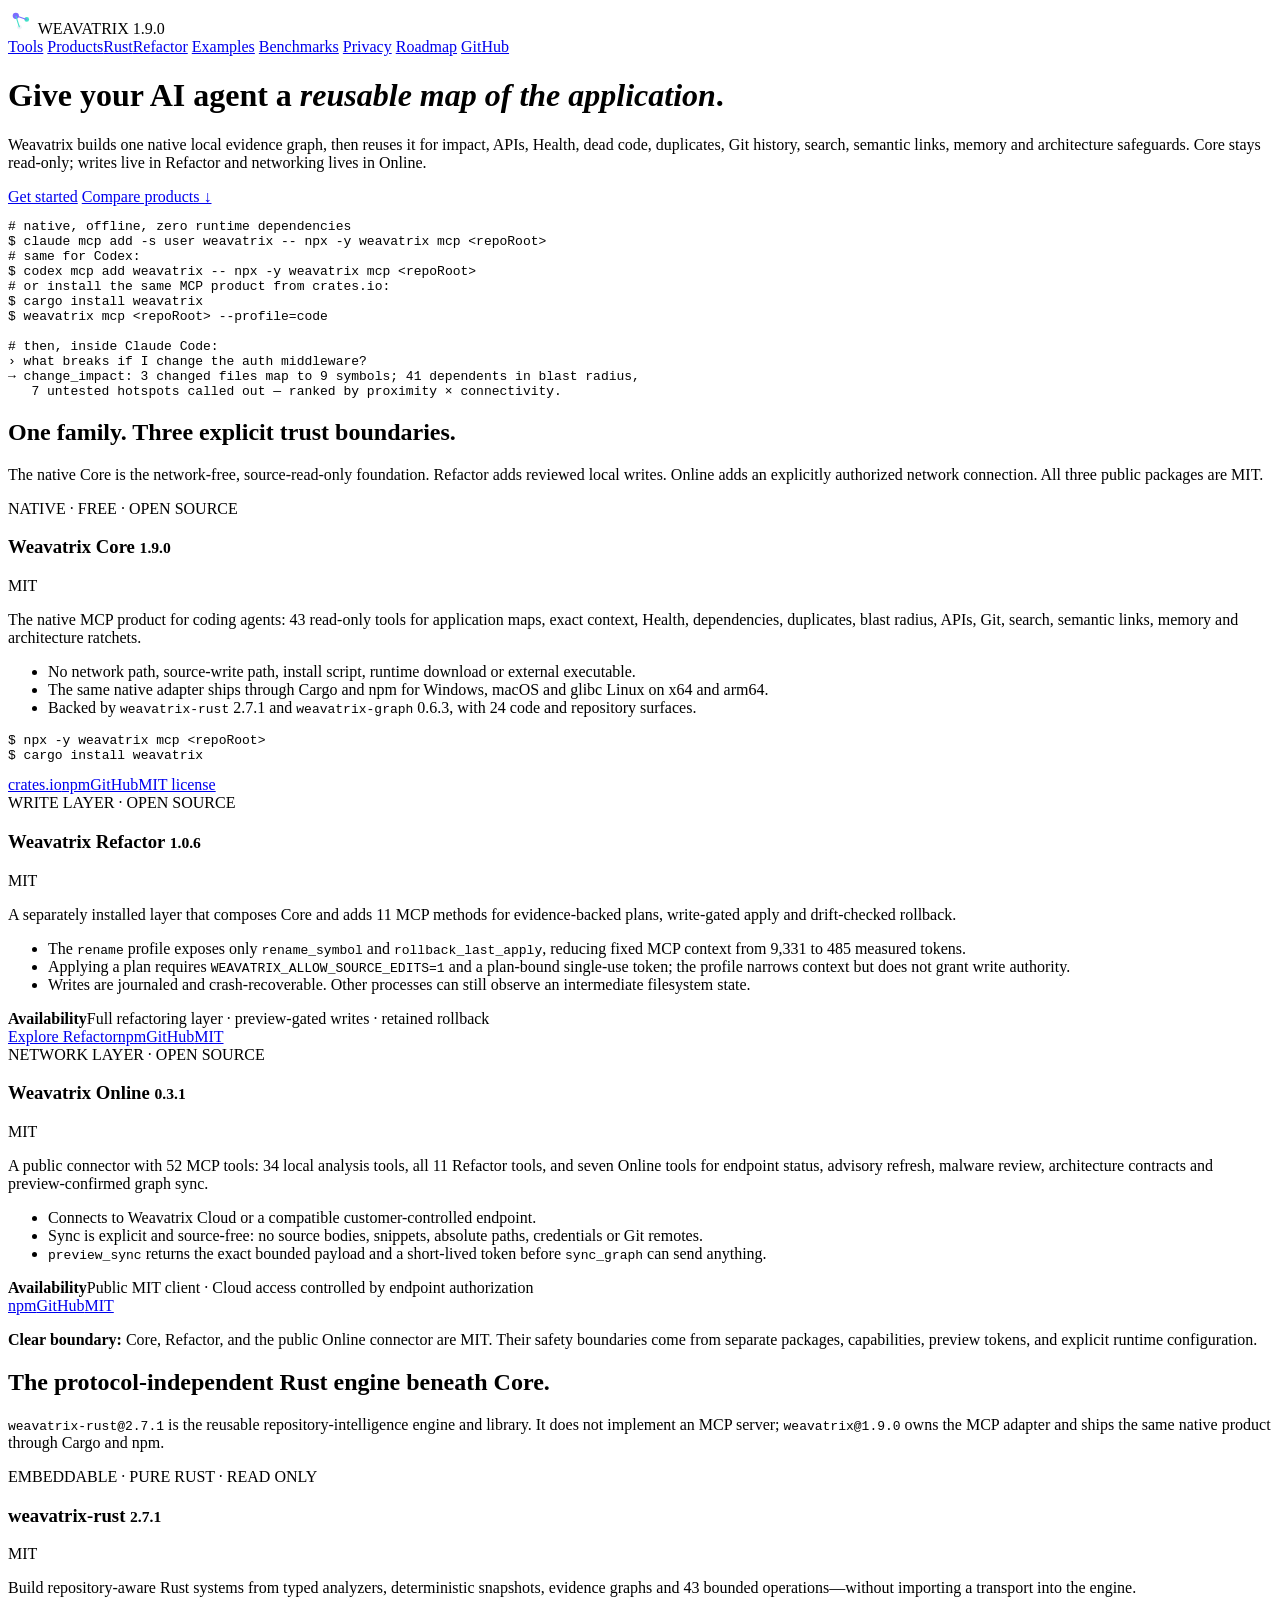
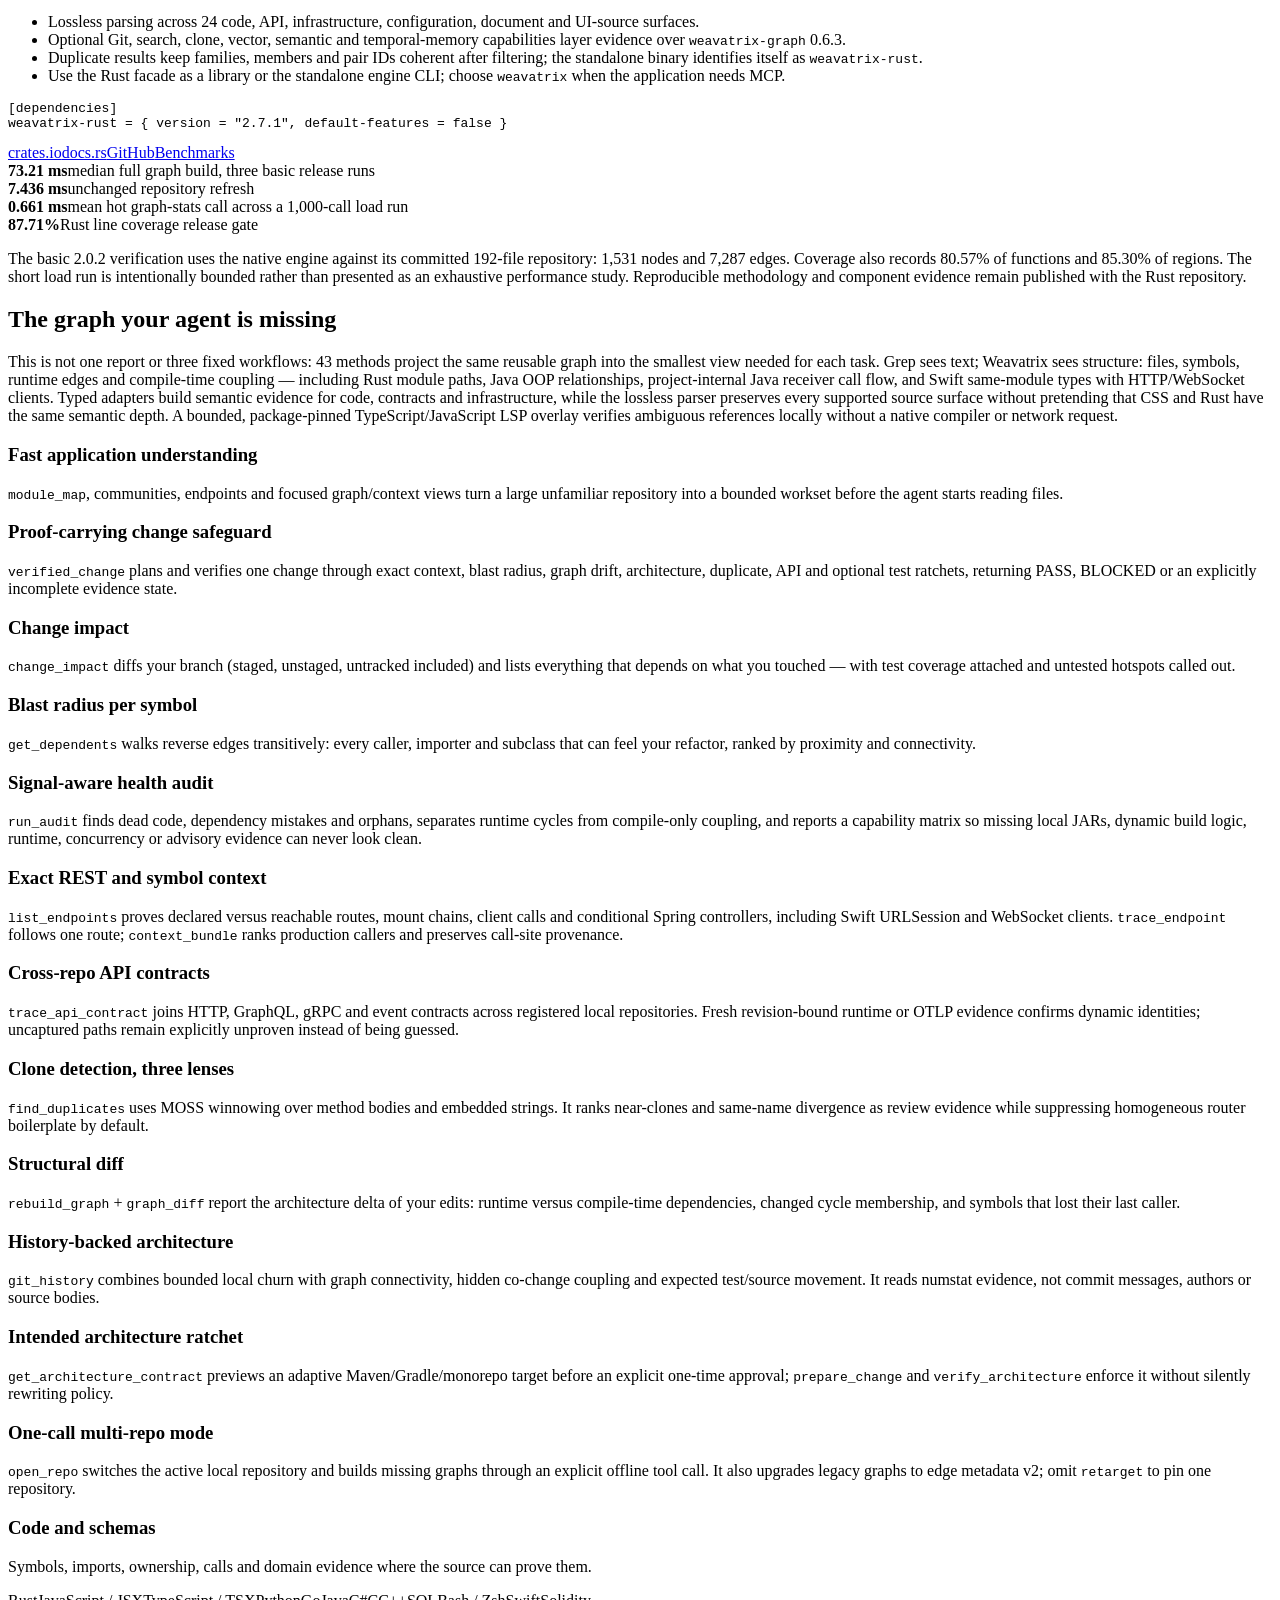
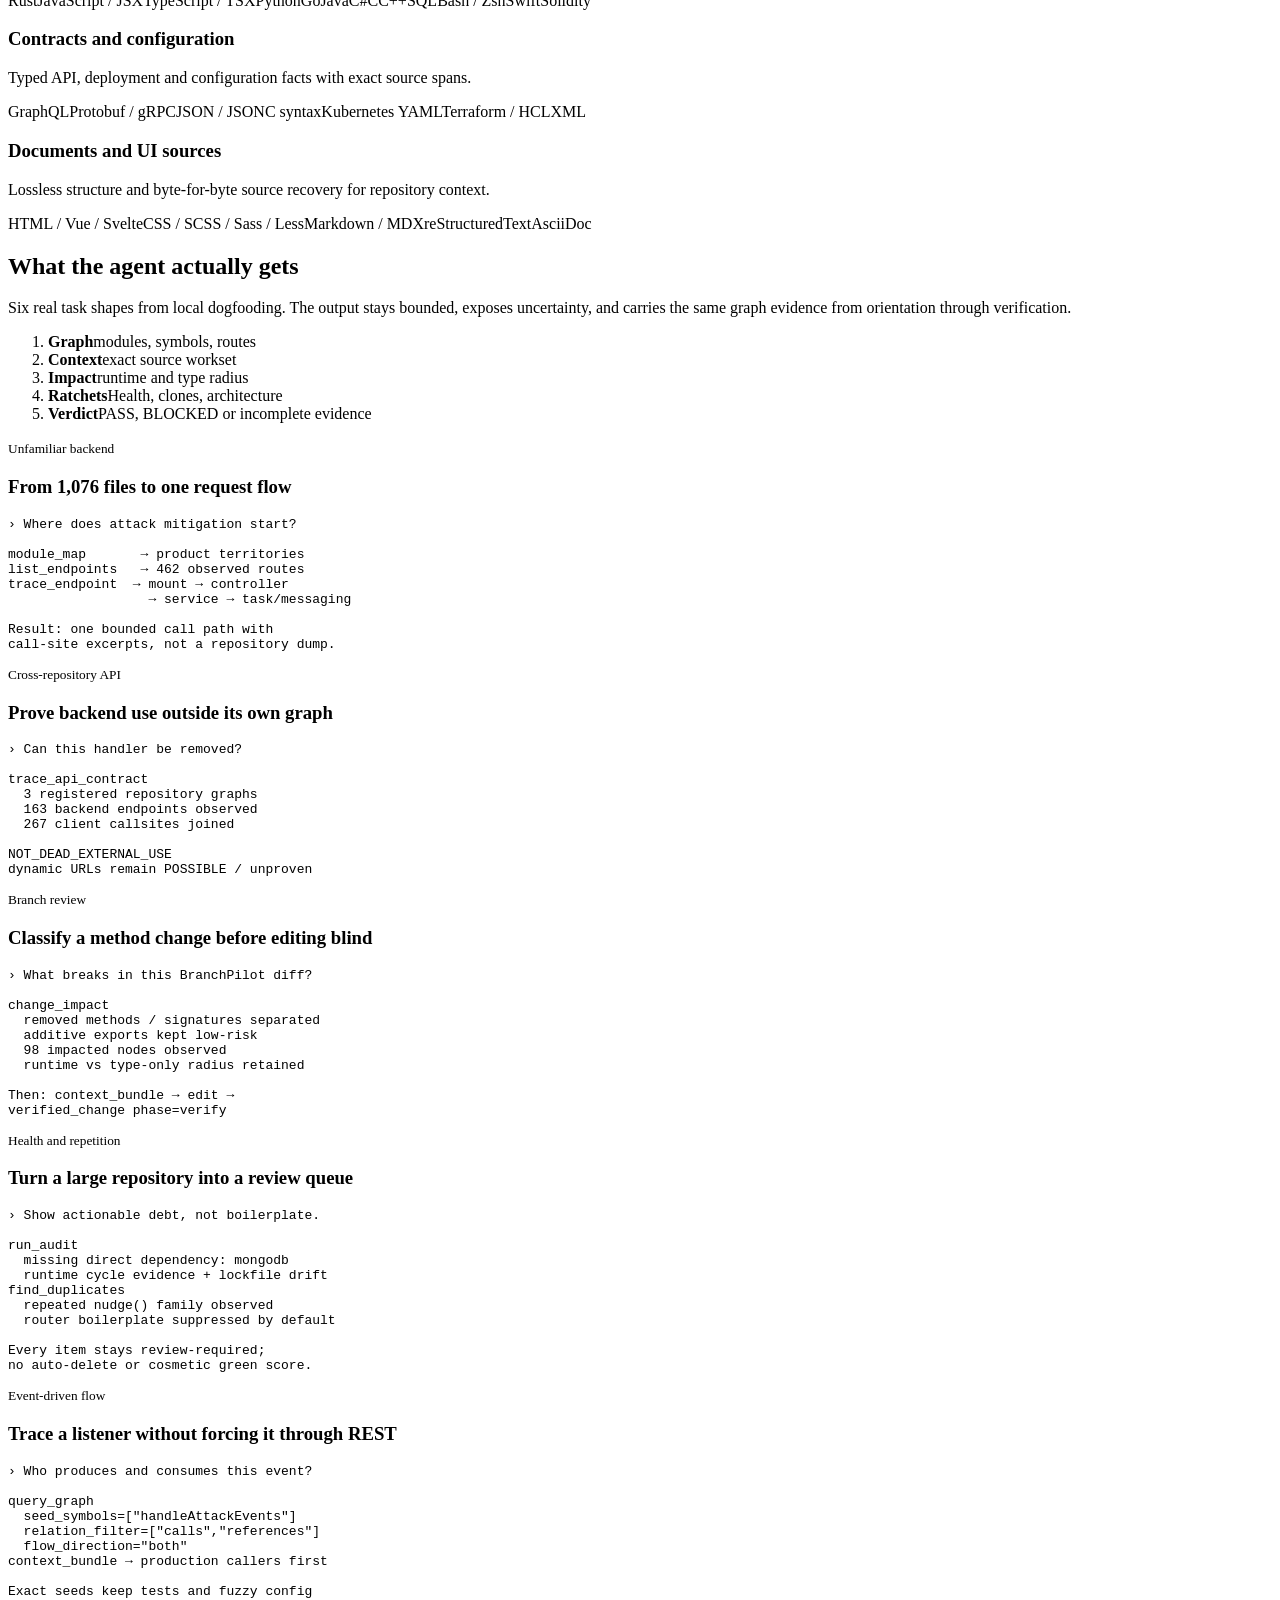
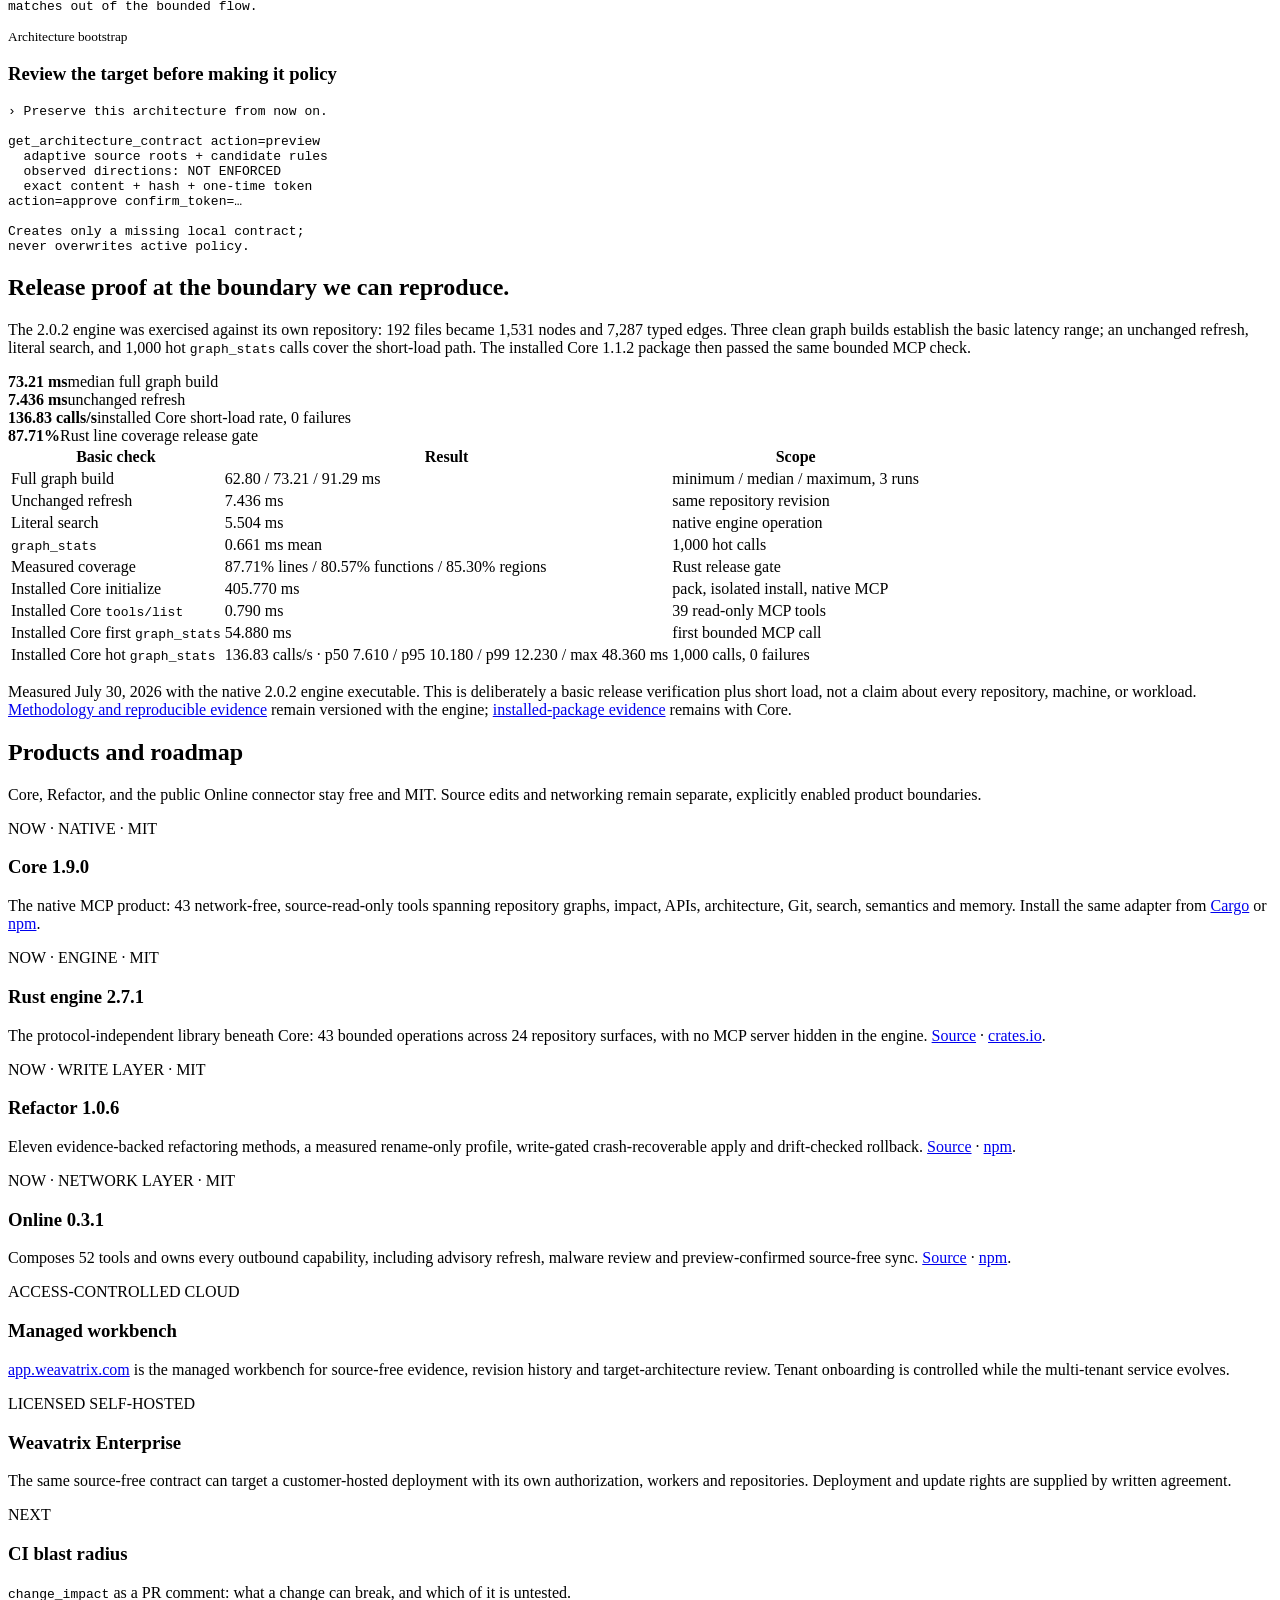
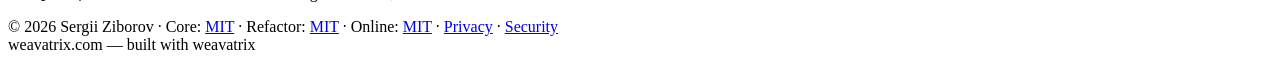
==== site/index.html @ f77d5ce9 "docs: track Core 1.9.0 and Swift client routes The public copy now names the 1.9.0 / 2.7.1 cut and s" ====
﻿<!doctype html>
<html lang="en">
<head>
<meta charset="utf-8">
<meta name="viewport" content="width=device-width, initial-scale=1">
<title>Weavatrix — native repository intelligence for AI coding agents</title>
<meta name="description" content="Weavatrix gives coding agents 43 native, read-only MCP tools backed by a protocol-independent Rust evidence engine across 24 code and configuration surfaces.">
<meta name="keywords" content="MCP server, Model Context Protocol, code graph, blast radius, change impact analysis, AI coding agent, Claude Code, Codex, dependency graph, dead code, clone detection, static analysis, Rust, JavaScript, JSX, TypeScript, TSX, Python, Go, Java, C#, C, C++, SQL, Bash, Zsh, Swift, Solidity, GraphQL, Protobuf, gRPC, JSON, JSONC, Kubernetes YAML, Terraform, HCL, XML, HTML, Vue, Svelte, CSS, SCSS, Sass, Less, Markdown, MDX, reStructuredText, AsciiDoc">
<meta name="robots" content="index, follow">
<link rel="canonical" href="https://weavatrix.com/">
<meta property="og:type" content="website">
<meta property="og:site_name" content="Weavatrix">
<meta property="og:title" content="Weavatrix — give your coding agent the repository map">
<meta property="og:description" content="43 native read-only MCP tools, one reusable evidence graph, 24 code and configuration surfaces, and explicit write and network boundaries.">
<meta property="og:url" content="https://weavatrix.com/">
<meta property="og:image" content="https://weavatrix.com/og-image-v4.png">
<meta property="og:image:width" content="1731">
<meta property="og:image:height" content="909">
<meta name="twitter:card" content="summary_large_image">
<meta name="twitter:title" content="Weavatrix — native repository intelligence for coding agents">
<meta name="twitter:description" content="43 read-only MCP tools backed by one protocol-independent Rust evidence engine across 24 repository surfaces.">
<meta name="twitter:image" content="https://weavatrix.com/og-image-v4.png">
<link rel="icon" type="image/svg+xml" href="/favicon.svg">
<link rel="icon" type="image/png" sizes="32x32" href="/favicon-32.png">
<link rel="apple-touch-icon" href="/apple-touch-icon.png">
<script type="application/ld+json">
{
  "@context": "https://schema.org",
  "@type": "SoftwareApplication",
  "name": "Weavatrix",
  "applicationCategory": "DeveloperApplication",
  "operatingSystem": "Windows, macOS, Linux",
  "description": "Native repository intelligence for coding agents: 43 read-only MCP tools backed by a protocol-independent Rust evidence engine across 24 repository surfaces.",
  "url": "https://weavatrix.com",
  "downloadUrl": "https://www.npmjs.com/package/weavatrix",
  "softwareVersion": "1.9.0",
  "license": "https://opensource.org/licenses/MIT",
  "offers": { "@type": "Offer", "price": "0", "priceCurrency": "USD" },
  "author": { "@type": "Person", "name": "Sergii Ziborov", "url": "https://github.com/sergii-ziborov" },
  "sameAs": [
    "https://github.com/sergii-ziborov/weavatrix", "https://www.npmjs.com/package/weavatrix",
    "https://github.com/sergii-ziborov/weavatrix-rust", "https://crates.io/crates/weavatrix-rust"
  ]
}
</script>
<link rel="stylesheet" href="/styles.css?v=0.3.11-products-1">
</head>
<body>
<div class="wrap">
  <header>
    <div class="mark">
      <svg width="26" height="26" viewBox="0 0 100 100"><circle cx="30" cy="30" r="12" fill="#7c6cff"/><circle cx="72" cy="44" r="9" fill="#40e0c8"/><circle cx="44" cy="74" r="9" fill="#f0f2f8"/><line x1="30" y1="30" x2="72" y2="44" stroke="#7c6cff" stroke-width="4"/><line x1="30" y1="30" x2="44" y2="74" stroke="#40e0c8" stroke-width="4"/></svg>
      WEAVATRIX <span class="badge">1.9.0</span>
    </div>
    <nav>
      <a href="#features">Tools</a>
      <a href="#products">Products</a><a href="#rust">Rust</a><a href="/refactor">Refactor</a>
      <a href="#examples">Examples</a>
      <a href="#benchmarks">Benchmarks</a>
      <a href="/privacy">Privacy</a>
      <a href="#roadmap">Roadmap</a>
      <a href="https://github.com/sergii-ziborov/weavatrix">GitHub</a>
    </nav>
  </header>
  <div class="hero">
    <div id="hero-field" aria-hidden="true"></div>
    <div id="net" class="hero-graph" aria-hidden="true"></div>
    <div class="hero-inner">
      <h1>Give your AI agent a <em>reusable map of the application</em>.</h1>
      <p class="sub">Weavatrix builds one native local evidence graph, then reuses it for impact, APIs, Health, dead code, duplicates, Git history, search, semantic links, memory and architecture safeguards. Core stays read-only; writes live in Refactor and networking lives in Online.</p>
      <a class="cta" href="#install">Get started</a>
      <a class="cta2" href="#products">Compare products ↓</a>
    </div>
    <div class="term" id="install">
      <div class="term-bar"><i></i><i></i><i></i></div>
       <pre><span class="c"># native, offline, zero runtime dependencies</span>
<span class="g">$</span> claude mcp add -s user weavatrix -- npx -y weavatrix mcp <span class="p">&lt;repoRoot&gt;</span>
<span class="c"># same for Codex:</span>
<span class="g">$</span> codex mcp add weavatrix -- npx -y weavatrix mcp <span class="p">&lt;repoRoot&gt;</span>
<span class="c"># or install the same MCP product from crates.io:</span>&#10;<span class="g">$</span> cargo install weavatrix&#10;<span class="g">$</span> weavatrix mcp <span class="p">&lt;repoRoot&gt;</span> --profile=code

<span class="c"># then, inside Claude Code:</span>
<span class="g">›</span> what breaks if I change the auth middleware?
<span class="c">→ change_impact: 3 changed files map to 9 symbols; 41 dependents in blast radius,
   7 untested hotspots called out — ranked by proximity × connectivity.</span></pre>
    </div>
  </div>
  <section id="products">
    <h2>One family. Three explicit trust boundaries.</h2>
    <p class="lead product-lead">The native Core is the network-free, source-read-only foundation. Refactor adds reviewed local writes. Online adds an explicitly authorized network connection. All three public packages are MIT.</p>
    <div class="product-grid">
      <article class="product-card core-product">
        <div class="product-head"><div><span class="product-kicker">NATIVE · FREE · OPEN SOURCE</span><h3>Weavatrix Core <small>1.9.0</small></h3></div><span class="license-chip mit-chip">MIT</span></div>
        <p>The native MCP product for coding agents: 43 read-only tools for application maps, exact context, Health, dependencies, duplicates, blast radius, APIs, Git, search, semantic links, memory and architecture ratchets.</p>
        <ul><li>No network path, source-write path, install script, runtime download or external executable.</li><li>The same native adapter ships through Cargo and npm for Windows, macOS and glibc Linux on x64 and arm64.</li><li>Backed by <code>weavatrix-rust</code> 2.7.1 and <code>weavatrix-graph</code> 0.6.3, with 24 code and repository surfaces.</li></ul>
        <pre><span class="g">$</span> npx -y weavatrix mcp &lt;repoRoot&gt;&#10;<span class="g">$</span> cargo install weavatrix</pre>
        <div class="product-actions"><a href="https://crates.io/crates/weavatrix">crates.io</a><a href="https://www.npmjs.com/package/weavatrix">npm</a><a href="https://github.com/sergii-ziborov/weavatrix">GitHub</a><a href="/license">MIT license</a></div>
      </article>
      <article class="product-card refactor-product">
        <div class="product-head"><div><span class="product-kicker">WRITE LAYER · OPEN SOURCE</span><h3>Weavatrix Refactor <small>1.0.6</small></h3></div><span class="license-chip refactor-chip">MIT</span></div>
        <p>A separately installed layer that composes Core and adds 11 MCP methods for evidence-backed plans, write-gated apply and drift-checked rollback.</p>
        <ul><li>The <code>rename</code> profile exposes only <code>rename_symbol</code> and <code>rollback_last_apply</code>, reducing fixed MCP context from 9,331 to 485 measured tokens.</li><li>Applying a plan requires <code>WEAVATRIX_ALLOW_SOURCE_EDITS=1</code> and a plan-bound single-use token; the profile narrows context but does not grant write authority.</li><li>Writes are journaled and crash-recoverable. Other processes can still observe an intermediate filesystem state.</li></ul>
        <div class="availability"><b>Availability</b><span>Full refactoring layer · preview-gated writes · retained rollback</span></div>
        <div class="product-actions"><a href="/refactor">Explore Refactor</a><a href="https://www.npmjs.com/package/weavatrix-refactor">npm</a><a href="https://github.com/sergii-ziborov/weavatrix-refactor">GitHub</a><a href="https://github.com/sergii-ziborov/weavatrix-refactor/blob/main/LICENSE">MIT</a></div>
      </article>
      <article class="product-card online-product">
        <div class="product-head"><div><span class="product-kicker">NETWORK LAYER · OPEN SOURCE</span><h3>Weavatrix Online <small>0.3.1</small></h3></div><span class="license-chip online-chip">MIT</span></div>
        <p>A public connector with 52 MCP tools: 34 local analysis tools, all 11 Refactor tools, and seven Online tools for endpoint status, advisory refresh, malware review, architecture contracts and preview-confirmed graph sync.</p>
        <ul><li>Connects to Weavatrix Cloud or a compatible customer-controlled endpoint.</li><li>Sync is explicit and source-free: no source bodies, snippets, absolute paths, credentials or Git remotes.</li><li><code>preview_sync</code> returns the exact bounded payload and a short-lived token before <code>sync_graph</code> can send anything.</li></ul>
        <div class="availability"><b>Availability</b><span>Public MIT client · Cloud access controlled by endpoint authorization</span></div>
        <div class="product-actions"><a href="https://www.npmjs.com/package/weavatrix-online">npm</a><a href="https://github.com/sergii-ziborov/weavatrix-online">GitHub</a><a href="https://github.com/sergii-ziborov/weavatrix-online/blob/main/LICENSE.md">MIT</a></div>
      </article>
    </div>
    <p class="license-note"><strong>Clear boundary:</strong> Core, Refactor, and the public Online connector are MIT. Their safety boundaries come from separate packages, capabilities, preview tokens, and explicit runtime configuration.</p>
  </section>
  <section id="rust"><h2>The protocol-independent Rust engine beneath Core.</h2><p class="lead"><code>weavatrix-rust@2.7.1</code> is the reusable repository-intelligence engine and library. It does not implement an MCP server; <code>weavatrix@1.9.0</code> owns the MCP adapter and ships the same native product through Cargo and npm.</p><div class="rust-grid"><article class="product-card rust-product"><div class="product-head"><div><span class="product-kicker">EMBEDDABLE · PURE RUST · READ ONLY</span><h3>weavatrix-rust <small>2.7.1</small></h3></div><span class="license-chip mit-chip">MIT</span></div><p>Build repository-aware Rust systems from typed analyzers, deterministic snapshots, evidence graphs and 43 bounded operations—without importing a transport into the engine.</p><ul><li>Lossless parsing across 24 code, API, infrastructure, configuration, document and UI-source surfaces.</li><li>Optional Git, search, clone, vector, semantic and temporal-memory capabilities layer evidence over <code>weavatrix-graph</code> 0.6.3.</li><li>Duplicate results keep families, members and pair IDs coherent after filtering; the standalone binary identifies itself as <code>weavatrix-rust</code>.</li><li>Use the Rust facade as a library or the standalone engine CLI; choose <code>weavatrix</code> when the application needs MCP.</li></ul><pre>[dependencies]&#10;weavatrix-rust = { version = "2.7.1", default-features = false }</pre><div class="product-actions"><a href="https://crates.io/crates/weavatrix-rust">crates.io</a><a href="https://docs.rs/weavatrix-rust">docs.rs</a><a href="https://github.com/sergii-ziborov/weavatrix-rust">GitHub</a><a href="https://github.com/sergii-ziborov/weavatrix-rust/blob/main/docs/benchmarks.md">Benchmarks</a></div></article><div class="rust-metrics" aria-label="Weavatrix Rust 2.0.2 basic release verification"><div class="metric"><strong>73.21 ms</strong><span>median full graph build, three basic release runs</span></div><div class="metric"><strong>7.436 ms</strong><span>unchanged repository refresh</span></div><div class="metric"><strong>0.661 ms</strong><span>mean hot graph-stats call across a 1,000-call load run</span></div><div class="metric"><strong>87.71%</strong><span>Rust line coverage release gate</span></div></div></div><p class="method-note">The basic 2.0.2 verification uses the native engine against its committed 192-file repository: 1,531 nodes and 7,287 edges. Coverage also records 80.57% of functions and 85.30% of regions. The short load run is intentionally bounded rather than presented as an exhaustive performance study. Reproducible methodology and component evidence remain published with the Rust repository.</p></section>
  <section id="features">
    <h2>The graph your agent is missing</h2>
    <p class="lead">This is not one report or three fixed workflows: 43 methods project the same reusable graph into the smallest view needed for each task. Grep sees text; Weavatrix sees structure: files, symbols, runtime edges and compile-time coupling — including Rust module paths, Java OOP relationships, project-internal Java receiver call flow, and Swift same-module types with HTTP/WebSocket clients. Typed adapters build semantic evidence for code, contracts and infrastructure, while the lossless parser preserves every supported source surface without pretending that CSS and Rust have the same semantic depth. A bounded, package-pinned TypeScript/JavaScript LSP overlay verifies ambiguous references locally without a native compiler or network request.</p>
    <div class="grid">
      <div class="card"><h3><span class="dot"></span>Fast application understanding</h3><p><code>module_map</code>, communities, endpoints and focused graph/context views turn a large unfamiliar repository into a bounded workset before the agent starts reading files.</p></div>
      <div class="card"><h3><span class="dot t"></span>Proof-carrying change safeguard</h3><p><code>verified_change</code> plans and verifies one change through exact context, blast radius, graph drift, architecture, duplicate, API and optional test ratchets, returning PASS, BLOCKED or an explicitly incomplete evidence state.</p></div>
      <div class="card"><h3><span class="dot"></span>Change impact</h3><p><code>change_impact</code> diffs your branch (staged, unstaged, untracked included) and lists everything that depends on what you touched — with test coverage attached and untested hotspots called out.</p></div>
      <div class="card"><h3><span class="dot t"></span>Blast radius per symbol</h3><p><code>get_dependents</code> walks reverse edges transitively: every caller, importer and subclass that can feel your refactor, ranked by proximity and connectivity.</p></div>
      <div class="card"><h3><span class="dot"></span>Signal-aware health audit</h3><p><code>run_audit</code> finds dead code, dependency mistakes and orphans, separates runtime cycles from compile-only coupling, and reports a capability matrix so missing local JARs, dynamic build logic, runtime, concurrency or advisory evidence can never look clean.</p></div>
      <div class="card"><h3><span class="dot t"></span>Exact REST and symbol context</h3><p><code>list_endpoints</code> proves declared versus reachable routes, mount chains, client calls and conditional Spring controllers, including Swift URLSession and WebSocket clients. <code>trace_endpoint</code> follows one route; <code>context_bundle</code> ranks production callers and preserves call-site provenance.</p></div>
      <div class="card"><h3><span class="dot"></span>Cross-repo API contracts</h3><p><code>trace_api_contract</code> joins HTTP, GraphQL, gRPC and event contracts across registered local repositories. Fresh revision-bound runtime or OTLP evidence confirms dynamic identities; uncaptured paths remain explicitly unproven instead of being guessed.</p></div>
      <div class="card"><h3><span class="dot"></span>Clone detection, three lenses</h3><p><code>find_duplicates</code> uses MOSS winnowing over method bodies and embedded strings. It ranks near-clones and same-name divergence as review evidence while suppressing homogeneous router boilerplate by default.</p></div>
      <div class="card"><h3><span class="dot t"></span>Structural diff</h3><p><code>rebuild_graph</code> + <code>graph_diff</code> report the architecture delta of your edits: runtime versus compile-time dependencies, changed cycle membership, and symbols that lost their last caller.</p></div>
      <div class="card"><h3><span class="dot"></span>History-backed architecture</h3><p><code>git_history</code> combines bounded local churn with graph connectivity, hidden co-change coupling and expected test/source movement. It reads numstat evidence, not commit messages, authors or source bodies.</p></div>
      <div class="card"><h3><span class="dot t"></span>Intended architecture ratchet</h3><p><code>get_architecture_contract</code> previews an adaptive Maven/Gradle/monorepo target before an explicit one-time approval; <code>prepare_change</code> and <code>verify_architecture</code> enforce it without silently rewriting policy.</p></div>
      <div class="card"><h3><span class="dot"></span>One-call multi-repo mode</h3><p><code>open_repo</code> switches the active local repository and builds missing graphs through an explicit offline tool call. It also upgrades legacy graphs to edge metadata v2; omit <code>retarget</code> to pin one repository.</p></div>
    </div>
    <div class="language-surfaces" aria-label="24 supported languages and repository surfaces">
      <div class="language-group"><h3>Code and schemas</h3><p>Symbols, imports, ownership, calls and domain evidence where the source can prove them.</p><div class="langs"><span>Rust</span><span>JavaScript / JSX</span><span>TypeScript / TSX</span><span>Python</span><span>Go</span><span>Java</span><span>C#</span><span>C</span><span>C++</span><span>SQL</span><span>Bash / Zsh</span><span>Swift</span><span>Solidity</span></div></div>
      <div class="language-group"><h3>Contracts and configuration</h3><p>Typed API, deployment and configuration facts with exact source spans.</p><div class="langs"><span>GraphQL</span><span>Protobuf / gRPC</span><span>JSON / JSONC syntax</span><span>Kubernetes YAML</span><span>Terraform / HCL</span><span>XML</span></div></div>
      <div class="language-group"><h3>Documents and UI sources</h3><p>Lossless structure and byte-for-byte source recovery for repository context.</p><div class="langs"><span>HTML / Vue / Svelte</span><span>CSS / SCSS / Sass / Less</span><span>Markdown / MDX</span><span>reStructuredText</span><span>AsciiDoc</span></div></div>
    </div>
  </section>
  <section id="examples">
    <h2>What the agent actually gets</h2>
    <p class="lead">Six real task shapes from local dogfooding. The output stays bounded, exposes
      uncertainty, and carries the same graph evidence from orientation through verification.</p>

    <ol class="proof-flow" aria-label="Proof-carrying change pipeline">
      <li><b>Graph</b><span>modules, symbols, routes</span></li>
      <li><b>Context</b><span>exact source workset</span></li>
      <li><b>Impact</b><span>runtime and type radius</span></li>
      <li><b>Ratchets</b><span>Health, clones, architecture</span></li>
      <li><b>Verdict</b><span>PASS, BLOCKED or incomplete evidence</span></li>
    </ol>

    <div class="scenario-grid">
      <article class="scenario">
        <div class="scenario-head"><small>Unfamiliar backend</small><h3>From 1,076 files to one request flow</h3></div>
        <pre><span class="prompt">› Where does attack mitigation start?</span>

module_map       → product territories
list_endpoints   → 462 observed routes
trace_endpoint  → mount → controller
                  → service → task/messaging

<span class="result">Result: one bounded call path with
call-site excerpts, not a repository dump.</span></pre>
      </article>

      <article class="scenario">
        <div class="scenario-head"><small>Cross-repository API</small><h3>Prove backend use outside its own graph</h3></div>
        <pre><span class="prompt">› Can this handler be removed?</span>

trace_api_contract
  3 registered repository graphs
  163 backend endpoints observed
  267 client callsites joined

<span class="result">NOT_DEAD_EXTERNAL_USE</span>
dynamic URLs remain POSSIBLE / unproven</pre>
      </article>

      <article class="scenario">
        <div class="scenario-head"><small>Branch review</small><h3>Classify a method change before editing blind</h3></div>
        <pre><span class="prompt">› What breaks in this BranchPilot diff?</span>

change_impact
  removed methods / signatures separated
  additive exports kept low-risk
  98 impacted nodes observed
  runtime vs type-only radius retained

<span class="result">Then: context_bundle → edit →
verified_change phase=verify</span></pre>
      </article>

      <article class="scenario">
        <div class="scenario-head"><small>Health and repetition</small><h3>Turn a large repository into a review queue</h3></div>
        <pre><span class="prompt">› Show actionable debt, not boilerplate.</span>

run_audit
  missing direct dependency: mongodb
  runtime cycle evidence + lockfile drift
find_duplicates
  repeated nudge() family observed
  router boilerplate suppressed by default

<span class="result">Every item stays review-required;
no auto-delete or cosmetic green score.</span></pre>
      </article>

      <article class="scenario">
        <div class="scenario-head"><small>Event-driven flow</small><h3>Trace a listener without forcing it through REST</h3></div>
        <pre><span class="prompt">› Who produces and consumes this event?</span>

query_graph
  seed_symbols=["handleAttackEvents"]
  relation_filter=["calls","references"]
  flow_direction="both"
context_bundle → production callers first

<span class="result">Exact seeds keep tests and fuzzy config
matches out of the bounded flow.</span></pre>
      </article>

      <article class="scenario">
        <div class="scenario-head"><small>Architecture bootstrap</small><h3>Review the target before making it policy</h3></div>
        <pre><span class="prompt">› Preserve this architecture from now on.</span>

get_architecture_contract action=preview
  adaptive source roots + candidate rules
  observed directions: NOT ENFORCED
  exact content + hash + one-time token
action=approve confirm_token=…

<span class="result">Creates only a missing local contract;
never overwrites active policy.</span></pre>
      </article>
    </div>
  </section>

  <section id="benchmarks">
    <h2>Release proof at the boundary we can reproduce.</h2>
    <p class="lead">The 2.0.2 engine was exercised against its own repository:
      192 files became 1,531 nodes and 7,287 typed edges. Three clean graph
      builds establish the basic latency range; an unchanged refresh, literal
      search, and 1,000 hot <code>graph_stats</code> calls cover the short-load path.
      The installed Core 1.1.2 package then passed the same bounded MCP check.</p>

    <div class="bench-summary">
      <div class="metric"><strong>73.21 ms</strong><span>median full graph build</span></div>
      <div class="metric"><strong>7.436 ms</strong><span>unchanged refresh</span></div>
      <div class="metric"><strong>136.83 calls/s</strong><span>installed Core short-load rate, 0 failures</span></div>
      <div class="metric"><strong>87.71%</strong><span>Rust line coverage release gate</span></div>
    </div>

    <div class="bench-table-wrap">
      <table class="bench-table">
        <thead><tr><th>Basic check</th><th>Result</th><th>Scope</th></tr></thead>
        <tbody>
          <tr><td>Full graph build</td><td><span class="pass">62.80 / 73.21 / 91.29 ms</span></td><td>minimum / median / maximum, 3 runs</td></tr>
          <tr><td>Unchanged refresh</td><td><span class="pass">7.436 ms</span></td><td>same repository revision</td></tr>
          <tr><td>Literal search</td><td><span class="pass">5.504 ms</span></td><td>native engine operation</td></tr>
          <tr><td><code>graph_stats</code></td><td><span class="pass">0.661 ms mean</span></td><td>1,000 hot calls</td></tr>
          <tr><td>Measured coverage</td><td><span class="pass">87.71% lines / 80.57% functions / 85.30% regions</span></td><td>Rust release gate</td></tr>
          <tr><td>Installed Core initialize</td><td><span class="pass">405.770 ms</span></td><td>pack, isolated install, native MCP</td></tr>
          <tr><td>Installed Core <code>tools/list</code></td><td><span class="pass">0.790 ms</span></td><td>39 read-only MCP tools</td></tr>
          <tr><td>Installed Core first <code>graph_stats</code></td><td><span class="pass">54.880 ms</span></td><td>first bounded MCP call</td></tr>
          <tr><td>Installed Core hot <code>graph_stats</code></td><td><span class="pass">136.83 calls/s · p50 7.610 / p95 10.180 / p99 12.230 / max 48.360 ms</span></td><td>1,000 calls, 0 failures</td></tr>
        </tbody>
      </table>
    </div>
    <p class="method-note">Measured July 30, 2026 with the native 2.0.2 engine
      executable. This is deliberately a basic release verification plus short
      load, not a claim about every repository, machine, or workload.
      <a href="https://github.com/sergii-ziborov/weavatrix-rust/blob/main/docs/benchmarks.md">Methodology and reproducible evidence</a>
      remain versioned with the engine; <a href="https://github.com/sergii-ziborov/weavatrix/blob/main/docs/benchmarks.md">installed-package evidence</a> remains with Core.</p>
  </section>

  <section id="roadmap">
    <h2>Products and roadmap</h2>
    <p class="lead">Core, Refactor, and the public Online connector stay free and MIT. Source edits and networking remain separate, explicitly enabled product boundaries.</p>
    <div class="road">
      <div class="step now"><span class="tag">NOW · NATIVE · MIT</span><h3>Core 1.9.0</h3><p>The native MCP product: 43 network-free, source-read-only tools spanning repository graphs, impact, APIs, architecture, Git, search, semantics and memory. Install the same adapter from <a href="https://crates.io/crates/weavatrix">Cargo</a> or <a href="https://www.npmjs.com/package/weavatrix">npm</a>.</p></div>
      <div class="step now"><span class="tag">NOW · ENGINE · MIT</span><h3>Rust engine 2.7.1</h3><p>The protocol-independent library beneath Core: 43 bounded operations across 24 repository surfaces, with no MCP server hidden in the engine. <a href="https://github.com/sergii-ziborov/weavatrix-rust">Source</a> · <a href="https://crates.io/crates/weavatrix-rust">crates.io</a>.</p></div>
      <div class="step now"><span class="tag">NOW · WRITE LAYER · MIT</span><h3>Refactor 1.0.6</h3><p>Eleven evidence-backed refactoring methods, a measured rename-only profile, write-gated crash-recoverable apply and drift-checked rollback. <a href="https://github.com/sergii-ziborov/weavatrix-refactor">Source</a> · <a href="https://www.npmjs.com/package/weavatrix-refactor">npm</a>.</p></div>
      <div class="step now"><span class="tag">NOW · NETWORK LAYER · MIT</span><h3>Online 0.3.1</h3><p>Composes 52 tools and owns every outbound capability, including advisory refresh, malware review and preview-confirmed source-free sync. <a href="https://github.com/sergii-ziborov/weavatrix-online">Source</a> · <a href="https://www.npmjs.com/package/weavatrix-online">npm</a>.</p></div>
      <div class="step next"><span class="tag">ACCESS-CONTROLLED CLOUD</span><h3>Managed workbench</h3><p><a href="https://app.weavatrix.com">app.weavatrix.com</a> is the managed workbench for source-free evidence, revision history and target-architecture review. Tenant onboarding is controlled while the multi-tenant service evolves.</p></div>
      <div class="step next"><span class="tag">LICENSED SELF-HOSTED</span><h3>Weavatrix Enterprise</h3><p>The same source-free contract can target a customer-hosted deployment with its own authorization, workers and repositories. Deployment and update rights are supplied by written agreement.</p></div>
      <div class="step later"><span class="tag">NEXT</span><h3>CI blast radius</h3><p><code>change_impact</code> as a PR comment: what a change can break, and which of it is untested.</p></div>
    </div>
  </section>

  <footer>
    <div>© 2026 Sergii Ziborov · Core: <a href="/license">MIT</a> · Refactor: <a href="https://github.com/sergii-ziborov/weavatrix-refactor/blob/main/LICENSE">MIT</a> · Online: <a href="https://github.com/sergii-ziborov/weavatrix-online/blob/main/LICENSE.md">MIT</a> · <a href="/privacy">Privacy</a> · <a href="/security">Security</a></div>
    <div>weavatrix.com — built with weavatrix</div>
  </footer>
</div>

<script src="/hero-field.js?v=0.3.9-hero-field-1"></script>
<script src="/graph-animation.js?v=0.3.9-hero-graph-6"></script>
</body>
</html>
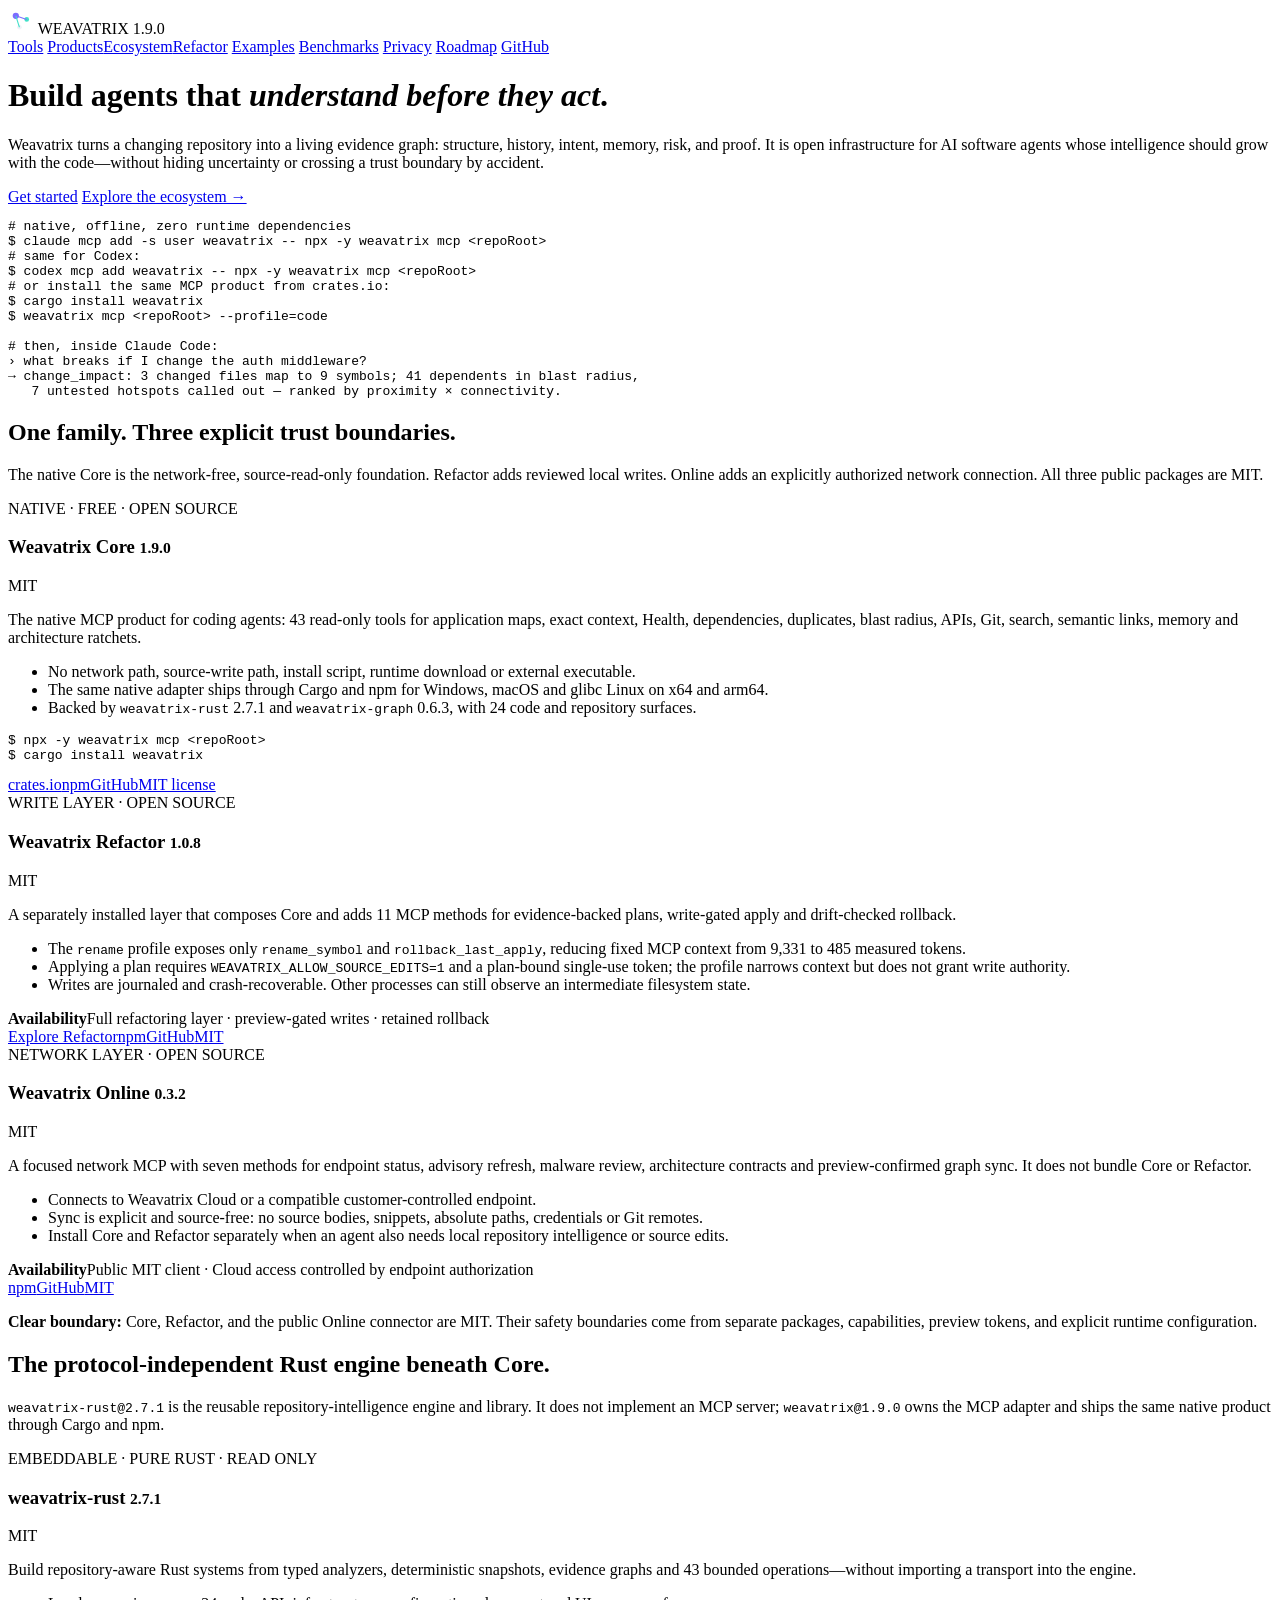
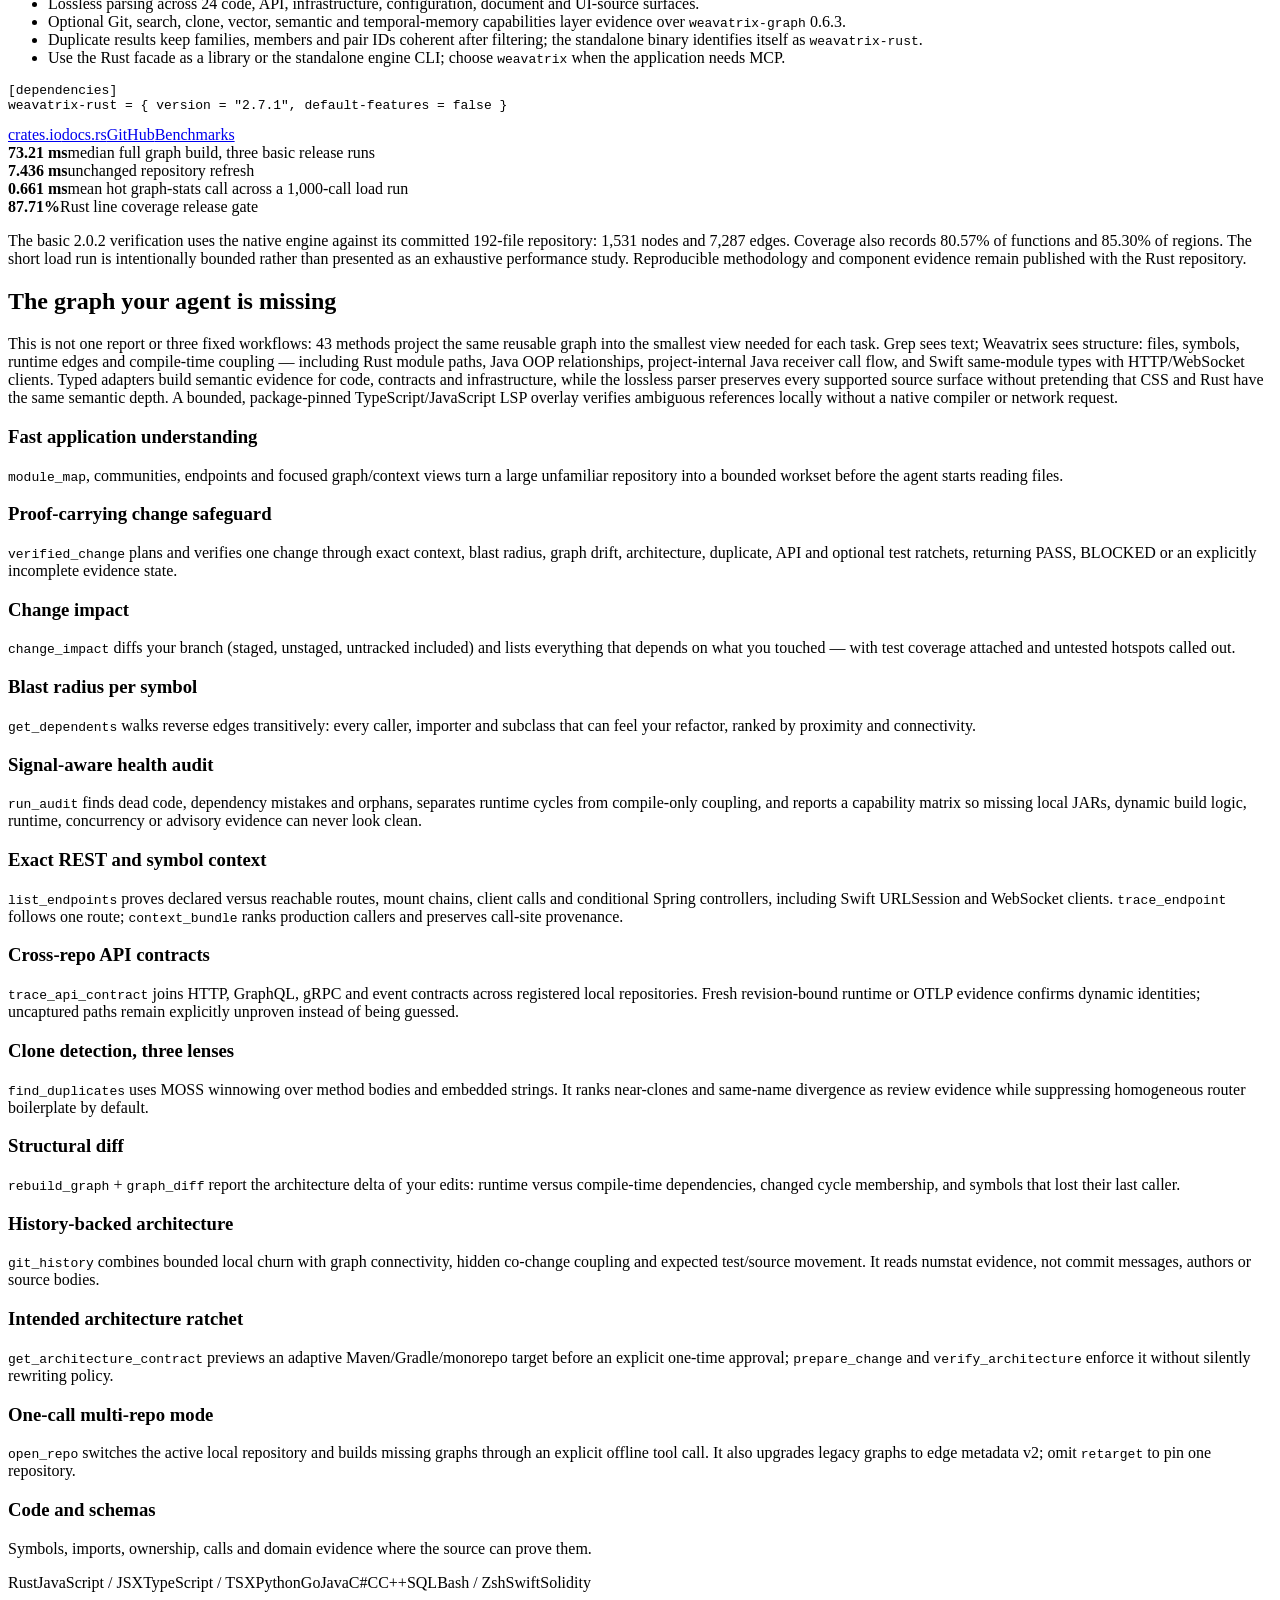
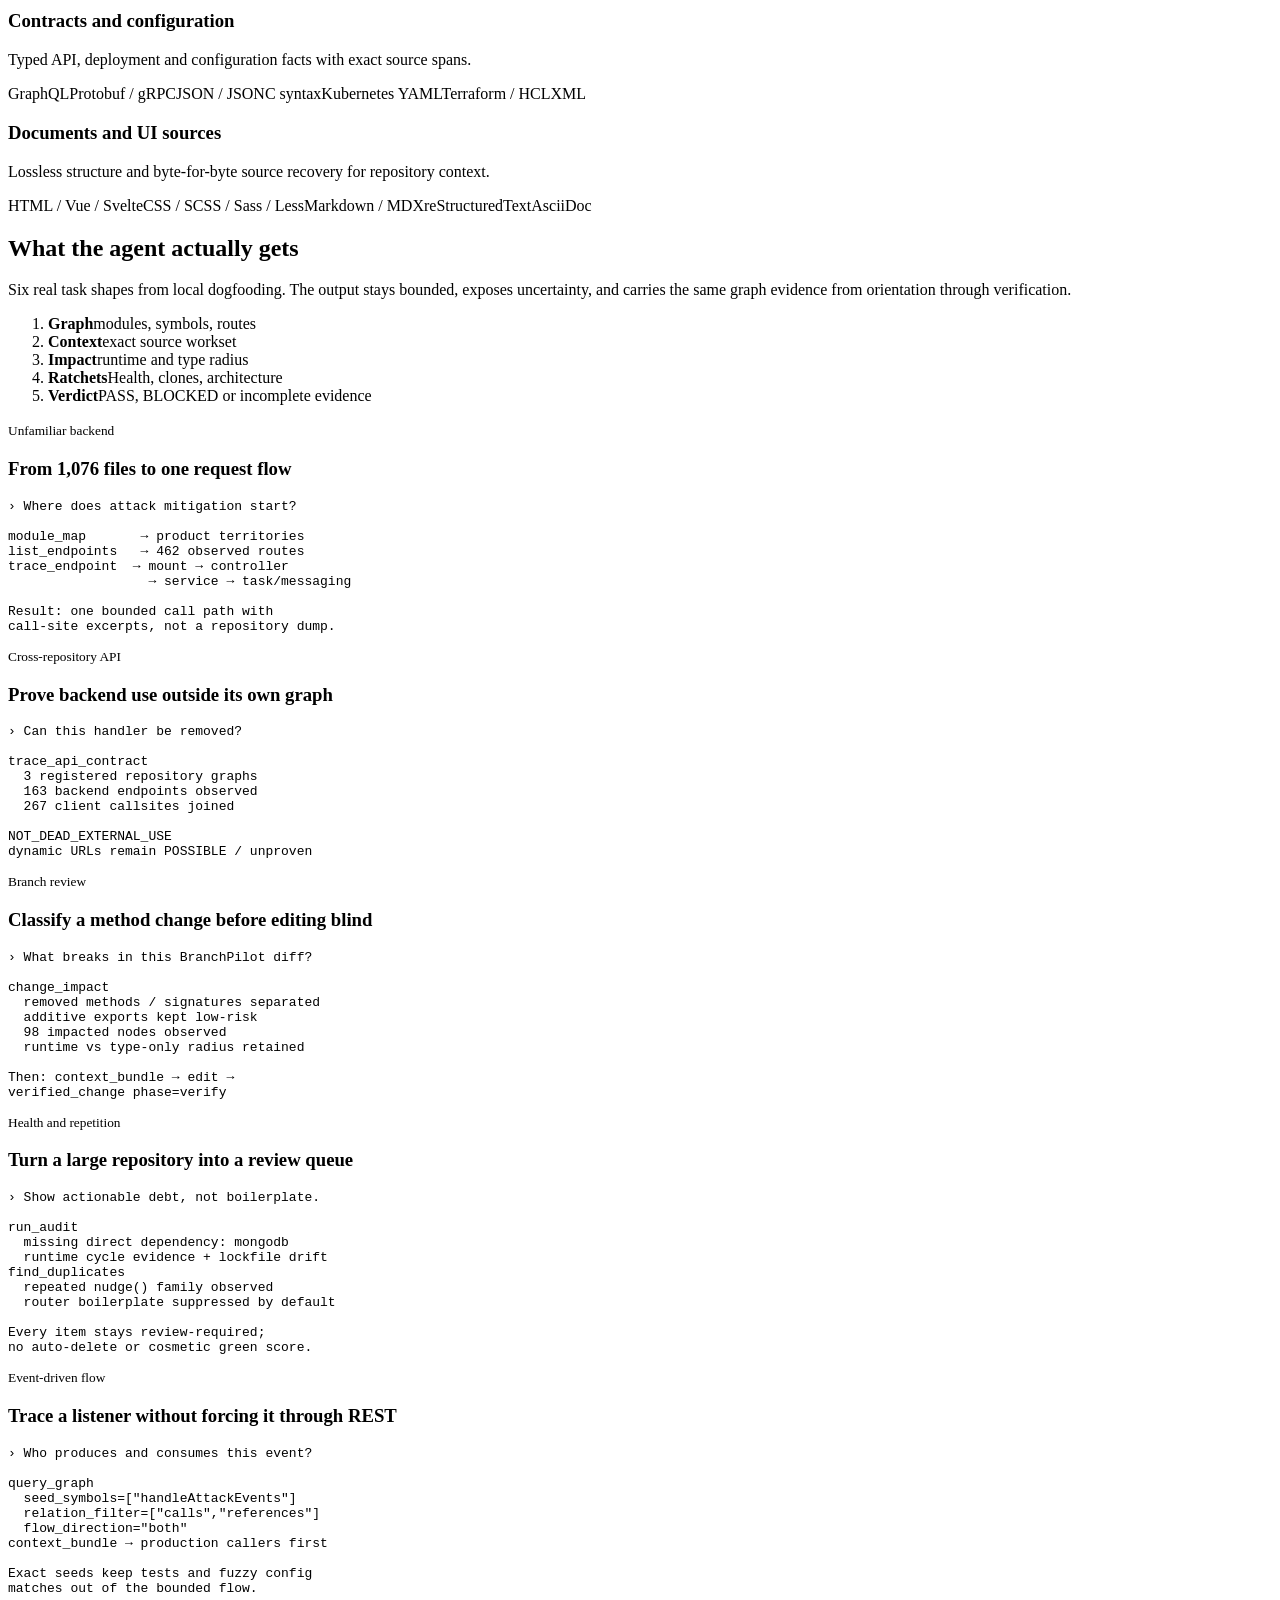
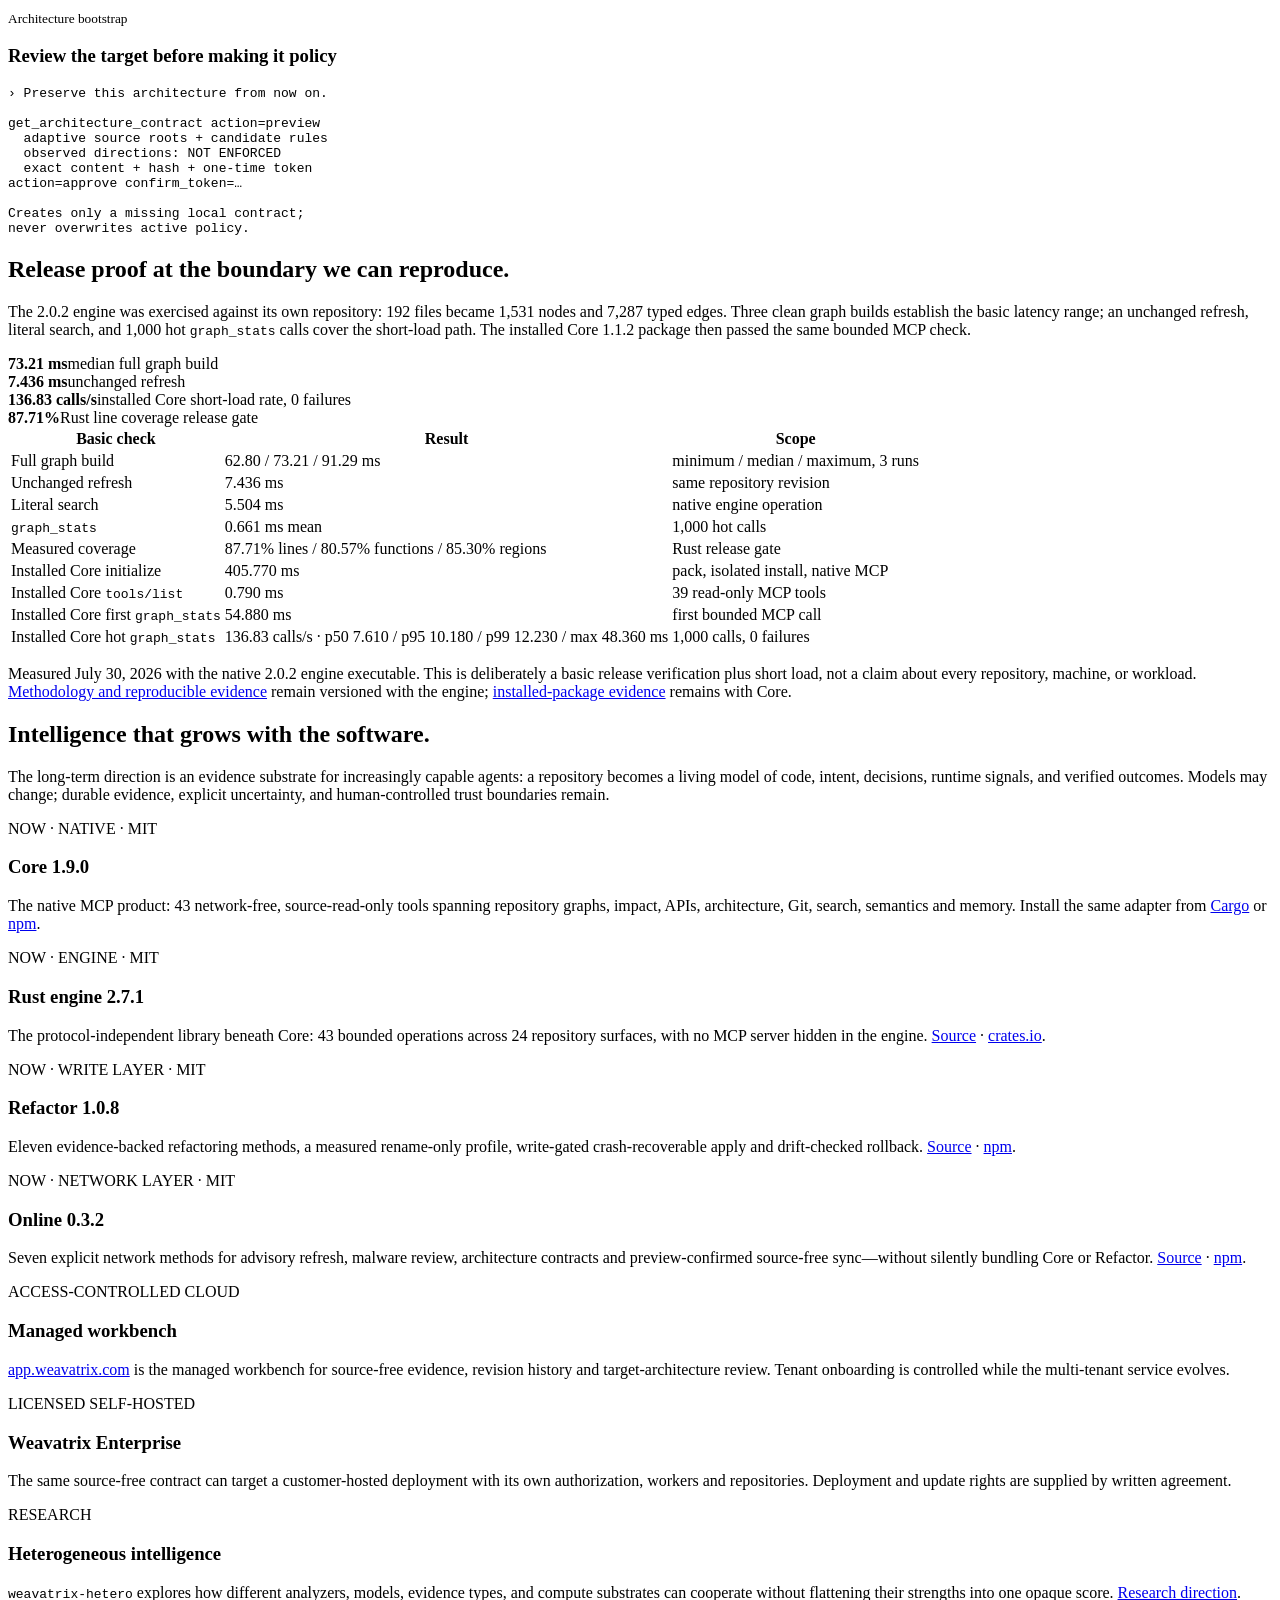
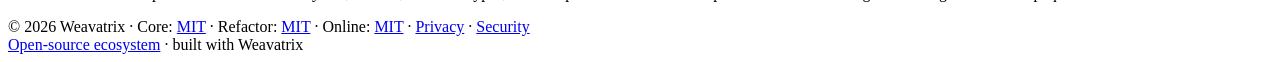
==== commit 0a3d20a0: "feat: map the Weavatrix agent ecosystem" ====
--- a/site/index.html
+++ b/site/index.html
@@ -3,22 +3,22 @@
 <head>
 <meta charset="utf-8">
 <meta name="viewport" content="width=device-width, initial-scale=1">
-<title>Weavatrix — native repository intelligence for AI coding agents</title>
-<meta name="description" content="Weavatrix gives coding agents 43 native, read-only MCP tools backed by a protocol-independent Rust evidence engine across 24 code and configuration surfaces.">
+<title>Weavatrix — evidence infrastructure for AI software agents</title>
+<meta name="description" content="Weavatrix turns repositories into evidence graphs, durable memory, and safe action surfaces for the next generation of AI software agents.">
 <meta name="keywords" content="MCP server, Model Context Protocol, code graph, blast radius, change impact analysis, AI coding agent, Claude Code, Codex, dependency graph, dead code, clone detection, static analysis, Rust, JavaScript, JSX, TypeScript, TSX, Python, Go, Java, C#, C, C++, SQL, Bash, Zsh, Swift, Solidity, GraphQL, Protobuf, gRPC, JSON, JSONC, Kubernetes YAML, Terraform, HCL, XML, HTML, Vue, Svelte, CSS, SCSS, Sass, Less, Markdown, MDX, reStructuredText, AsciiDoc">
 <meta name="robots" content="index, follow">
 <link rel="canonical" href="https://weavatrix.com/">
 <meta property="og:type" content="website">
 <meta property="og:site_name" content="Weavatrix">
-<meta property="og:title" content="Weavatrix — give your coding agent the repository map">
-<meta property="og:description" content="43 native read-only MCP tools, one reusable evidence graph, 24 code and configuration surfaces, and explicit write and network boundaries.">
+<meta property="og:title" content="Weavatrix — intelligence that grows with the code">
+<meta property="og:description" content="Open infrastructure for AI agents: evidence graphs, repository memory, bounded intelligence, safe refactoring, and explicit trust boundaries.">
 <meta property="og:url" content="https://weavatrix.com/">
 <meta property="og:image" content="https://weavatrix.com/og-image-v4.png">
 <meta property="og:image:width" content="1731">
 <meta property="og:image:height" content="909">
 <meta name="twitter:card" content="summary_large_image">
-<meta name="twitter:title" content="Weavatrix — native repository intelligence for coding agents">
-<meta name="twitter:description" content="43 read-only MCP tools backed by one protocol-independent Rust evidence engine across 24 repository surfaces.">
+<meta name="twitter:title" content="Weavatrix — evidence infrastructure for AI agents">
+<meta name="twitter:description" content="Repository graphs, memory, search, proof, and safe action surfaces for agents that need to understand before they change.">
 <meta name="twitter:image" content="https://weavatrix.com/og-image-v4.png">
 <link rel="icon" type="image/svg+xml" href="/favicon.svg">
 <link rel="icon" type="image/png" sizes="32x32" href="/favicon-32.png">
@@ -30,20 +30,20 @@
   "name": "Weavatrix",
   "applicationCategory": "DeveloperApplication",
   "operatingSystem": "Windows, macOS, Linux",
-  "description": "Native repository intelligence for coding agents: 43 read-only MCP tools backed by a protocol-independent Rust evidence engine across 24 repository surfaces.",
+  "description": "Open evidence infrastructure for AI software agents: repository graphs, memory, bounded intelligence, and safe action surfaces.",
   "url": "https://weavatrix.com",
   "downloadUrl": "https://www.npmjs.com/package/weavatrix",
   "softwareVersion": "1.9.0",
   "license": "https://opensource.org/licenses/MIT",
   "offers": { "@type": "Offer", "price": "0", "priceCurrency": "USD" },
-  "author": { "@type": "Person", "name": "Sergii Ziborov", "url": "https://github.com/sergii-ziborov" },
+  "author": { "@type": "Organization", "name": "Weavatrix", "url": "https://github.com/Weavatrix" },
   "sameAs": [
-    "https://github.com/sergii-ziborov/weavatrix", "https://www.npmjs.com/package/weavatrix",
-    "https://github.com/sergii-ziborov/weavatrix-rust", "https://crates.io/crates/weavatrix-rust"
+    "https://github.com/Weavatrix/weavatrix", "https://www.npmjs.com/package/weavatrix",
+    "https://github.com/Weavatrix/weavatrix-rust", "https://crates.io/crates/weavatrix-rust"
   ]
 }
 </script>
-<link rel="stylesheet" href="/styles.css?v=0.3.11-products-1">
+<link rel="stylesheet" href="/styles.css?v=0.4.0-ecosystem-1">
 </head>
 <body>
 <div class="wrap">
@@ -54,22 +54,22 @@
     </div>
     <nav>
       <a href="#features">Tools</a>
-      <a href="#products">Products</a><a href="#rust">Rust</a><a href="/refactor">Refactor</a>
+      <a href="#products">Products</a><a href="/ecosystem">Ecosystem</a><a href="/refactor">Refactor</a>
       <a href="#examples">Examples</a>
       <a href="#benchmarks">Benchmarks</a>
       <a href="/privacy">Privacy</a>
       <a href="#roadmap">Roadmap</a>
-      <a href="https://github.com/sergii-ziborov/weavatrix">GitHub</a>
+      <a href="https://github.com/Weavatrix">GitHub</a>
     </nav>
   </header>
   <div class="hero">
     <div id="hero-field" aria-hidden="true"></div>
     <div id="net" class="hero-graph" aria-hidden="true"></div>
     <div class="hero-inner">
-      <h1>Give your AI agent a <em>reusable map of the application</em>.</h1>
-      <p class="sub">Weavatrix builds one native local evidence graph, then reuses it for impact, APIs, Health, dead code, duplicates, Git history, search, semantic links, memory and architecture safeguards. Core stays read-only; writes live in Refactor and networking lives in Online.</p>
+      <h1>Build agents that <em>understand before they act</em>.</h1>
+      <p class="sub">Weavatrix turns a changing repository into a living evidence graph: structure, history, intent, memory, risk, and proof. It is open infrastructure for AI software agents whose intelligence should grow with the code—without hiding uncertainty or crossing a trust boundary by accident.</p>
       <a class="cta" href="#install">Get started</a>
-      <a class="cta2" href="#products">Compare products ↓</a>
+      <a class="cta2" href="/ecosystem">Explore the ecosystem →</a>
     </div>
     <div class="term" id="install">
       <div class="term-bar"><i></i><i></i><i></i></div>
@@ -94,26 +94,26 @@
         <p>The native MCP product for coding agents: 43 read-only tools for application maps, exact context, Health, dependencies, duplicates, blast radius, APIs, Git, search, semantic links, memory and architecture ratchets.</p>
         <ul><li>No network path, source-write path, install script, runtime download or external executable.</li><li>The same native adapter ships through Cargo and npm for Windows, macOS and glibc Linux on x64 and arm64.</li><li>Backed by <code>weavatrix-rust</code> 2.7.1 and <code>weavatrix-graph</code> 0.6.3, with 24 code and repository surfaces.</li></ul>
         <pre><span class="g">$</span> npx -y weavatrix mcp &lt;repoRoot&gt;&#10;<span class="g">$</span> cargo install weavatrix</pre>
-        <div class="product-actions"><a href="https://crates.io/crates/weavatrix">crates.io</a><a href="https://www.npmjs.com/package/weavatrix">npm</a><a href="https://github.com/sergii-ziborov/weavatrix">GitHub</a><a href="/license">MIT license</a></div>
+        <div class="product-actions"><a href="https://crates.io/crates/weavatrix">crates.io</a><a href="https://www.npmjs.com/package/weavatrix">npm</a><a href="https://github.com/Weavatrix/weavatrix">GitHub</a><a href="/license">MIT license</a></div>
       </article>
       <article class="product-card refactor-product">
-        <div class="product-head"><div><span class="product-kicker">WRITE LAYER · OPEN SOURCE</span><h3>Weavatrix Refactor <small>1.0.6</small></h3></div><span class="license-chip refactor-chip">MIT</span></div>
+        <div class="product-head"><div><span class="product-kicker">WRITE LAYER · OPEN SOURCE</span><h3>Weavatrix Refactor <small>1.0.8</small></h3></div><span class="license-chip refactor-chip">MIT</span></div>
         <p>A separately installed layer that composes Core and adds 11 MCP methods for evidence-backed plans, write-gated apply and drift-checked rollback.</p>
         <ul><li>The <code>rename</code> profile exposes only <code>rename_symbol</code> and <code>rollback_last_apply</code>, reducing fixed MCP context from 9,331 to 485 measured tokens.</li><li>Applying a plan requires <code>WEAVATRIX_ALLOW_SOURCE_EDITS=1</code> and a plan-bound single-use token; the profile narrows context but does not grant write authority.</li><li>Writes are journaled and crash-recoverable. Other processes can still observe an intermediate filesystem state.</li></ul>
         <div class="availability"><b>Availability</b><span>Full refactoring layer · preview-gated writes · retained rollback</span></div>
-        <div class="product-actions"><a href="/refactor">Explore Refactor</a><a href="https://www.npmjs.com/package/weavatrix-refactor">npm</a><a href="https://github.com/sergii-ziborov/weavatrix-refactor">GitHub</a><a href="https://github.com/sergii-ziborov/weavatrix-refactor/blob/main/LICENSE">MIT</a></div>
+        <div class="product-actions"><a href="/refactor">Explore Refactor</a><a href="https://www.npmjs.com/package/weavatrix-refactor">npm</a><a href="https://github.com/Weavatrix/weavatrix-refactor">GitHub</a><a href="https://github.com/Weavatrix/weavatrix-refactor/blob/main/LICENSE">MIT</a></div>
       </article>
       <article class="product-card online-product">
-        <div class="product-head"><div><span class="product-kicker">NETWORK LAYER · OPEN SOURCE</span><h3>Weavatrix Online <small>0.3.1</small></h3></div><span class="license-chip online-chip">MIT</span></div>
-        <p>A public connector with 52 MCP tools: 34 local analysis tools, all 11 Refactor tools, and seven Online tools for endpoint status, advisory refresh, malware review, architecture contracts and preview-confirmed graph sync.</p>
-        <ul><li>Connects to Weavatrix Cloud or a compatible customer-controlled endpoint.</li><li>Sync is explicit and source-free: no source bodies, snippets, absolute paths, credentials or Git remotes.</li><li><code>preview_sync</code> returns the exact bounded payload and a short-lived token before <code>sync_graph</code> can send anything.</li></ul>
+        <div class="product-head"><div><span class="product-kicker">NETWORK LAYER · OPEN SOURCE</span><h3>Weavatrix Online <small>0.3.2</small></h3></div><span class="license-chip online-chip">MIT</span></div>
+        <p>A focused network MCP with seven methods for endpoint status, advisory refresh, malware review, architecture contracts and preview-confirmed graph sync. It does not bundle Core or Refactor.</p>
+        <ul><li>Connects to Weavatrix Cloud or a compatible customer-controlled endpoint.</li><li>Sync is explicit and source-free: no source bodies, snippets, absolute paths, credentials or Git remotes.</li><li>Install Core and Refactor separately when an agent also needs local repository intelligence or source edits.</li></ul>
         <div class="availability"><b>Availability</b><span>Public MIT client · Cloud access controlled by endpoint authorization</span></div>
-        <div class="product-actions"><a href="https://www.npmjs.com/package/weavatrix-online">npm</a><a href="https://github.com/sergii-ziborov/weavatrix-online">GitHub</a><a href="https://github.com/sergii-ziborov/weavatrix-online/blob/main/LICENSE.md">MIT</a></div>
+        <div class="product-actions"><a href="https://www.npmjs.com/package/weavatrix-online">npm</a><a href="https://github.com/Weavatrix/weavatrix-online">GitHub</a><a href="https://github.com/Weavatrix/weavatrix-online/blob/main/LICENSE.md">MIT</a></div>
       </article>
     </div>
     <p class="license-note"><strong>Clear boundary:</strong> Core, Refactor, and the public Online connector are MIT. Their safety boundaries come from separate packages, capabilities, preview tokens, and explicit runtime configuration.</p>
   </section>
-  <section id="rust"><h2>The protocol-independent Rust engine beneath Core.</h2><p class="lead"><code>weavatrix-rust@2.7.1</code> is the reusable repository-intelligence engine and library. It does not implement an MCP server; <code>weavatrix@1.9.0</code> owns the MCP adapter and ships the same native product through Cargo and npm.</p><div class="rust-grid"><article class="product-card rust-product"><div class="product-head"><div><span class="product-kicker">EMBEDDABLE · PURE RUST · READ ONLY</span><h3>weavatrix-rust <small>2.7.1</small></h3></div><span class="license-chip mit-chip">MIT</span></div><p>Build repository-aware Rust systems from typed analyzers, deterministic snapshots, evidence graphs and 43 bounded operations—without importing a transport into the engine.</p><ul><li>Lossless parsing across 24 code, API, infrastructure, configuration, document and UI-source surfaces.</li><li>Optional Git, search, clone, vector, semantic and temporal-memory capabilities layer evidence over <code>weavatrix-graph</code> 0.6.3.</li><li>Duplicate results keep families, members and pair IDs coherent after filtering; the standalone binary identifies itself as <code>weavatrix-rust</code>.</li><li>Use the Rust facade as a library or the standalone engine CLI; choose <code>weavatrix</code> when the application needs MCP.</li></ul><pre>[dependencies]&#10;weavatrix-rust = { version = "2.7.1", default-features = false }</pre><div class="product-actions"><a href="https://crates.io/crates/weavatrix-rust">crates.io</a><a href="https://docs.rs/weavatrix-rust">docs.rs</a><a href="https://github.com/sergii-ziborov/weavatrix-rust">GitHub</a><a href="https://github.com/sergii-ziborov/weavatrix-rust/blob/main/docs/benchmarks.md">Benchmarks</a></div></article><div class="rust-metrics" aria-label="Weavatrix Rust 2.0.2 basic release verification"><div class="metric"><strong>73.21 ms</strong><span>median full graph build, three basic release runs</span></div><div class="metric"><strong>7.436 ms</strong><span>unchanged repository refresh</span></div><div class="metric"><strong>0.661 ms</strong><span>mean hot graph-stats call across a 1,000-call load run</span></div><div class="metric"><strong>87.71%</strong><span>Rust line coverage release gate</span></div></div></div><p class="method-note">The basic 2.0.2 verification uses the native engine against its committed 192-file repository: 1,531 nodes and 7,287 edges. Coverage also records 80.57% of functions and 85.30% of regions. The short load run is intentionally bounded rather than presented as an exhaustive performance study. Reproducible methodology and component evidence remain published with the Rust repository.</p></section>
+  <section id="rust"><h2>The protocol-independent Rust engine beneath Core.</h2><p class="lead"><code>weavatrix-rust@2.7.1</code> is the reusable repository-intelligence engine and library. It does not implement an MCP server; <code>weavatrix@1.9.0</code> owns the MCP adapter and ships the same native product through Cargo and npm.</p><div class="rust-grid"><article class="product-card rust-product"><div class="product-head"><div><span class="product-kicker">EMBEDDABLE · PURE RUST · READ ONLY</span><h3>weavatrix-rust <small>2.7.1</small></h3></div><span class="license-chip mit-chip">MIT</span></div><p>Build repository-aware Rust systems from typed analyzers, deterministic snapshots, evidence graphs and 43 bounded operations—without importing a transport into the engine.</p><ul><li>Lossless parsing across 24 code, API, infrastructure, configuration, document and UI-source surfaces.</li><li>Optional Git, search, clone, vector, semantic and temporal-memory capabilities layer evidence over <code>weavatrix-graph</code> 0.6.3.</li><li>Duplicate results keep families, members and pair IDs coherent after filtering; the standalone binary identifies itself as <code>weavatrix-rust</code>.</li><li>Use the Rust facade as a library or the standalone engine CLI; choose <code>weavatrix</code> when the application needs MCP.</li></ul><pre>[dependencies]&#10;weavatrix-rust = { version = "2.7.1", default-features = false }</pre><div class="product-actions"><a href="https://crates.io/crates/weavatrix-rust">crates.io</a><a href="https://docs.rs/weavatrix-rust">docs.rs</a><a href="https://github.com/Weavatrix/weavatrix-rust">GitHub</a><a href="https://github.com/Weavatrix/weavatrix-rust/blob/main/docs/benchmarks.md">Benchmarks</a></div></article><div class="rust-metrics" aria-label="Weavatrix Rust 2.0.2 basic release verification"><div class="metric"><strong>73.21 ms</strong><span>median full graph build, three basic release runs</span></div><div class="metric"><strong>7.436 ms</strong><span>unchanged repository refresh</span></div><div class="metric"><strong>0.661 ms</strong><span>mean hot graph-stats call across a 1,000-call load run</span></div><div class="metric"><strong>87.71%</strong><span>Rust line coverage release gate</span></div></div></div><p class="method-note">The basic 2.0.2 verification uses the native engine against its committed 192-file repository: 1,531 nodes and 7,287 edges. Coverage also records 80.57% of functions and 85.30% of regions. The short load run is intentionally bounded rather than presented as an exhaustive performance study. Reproducible methodology and component evidence remain published with the Rust repository.</p></section>
   <section id="features">
     <h2>The graph your agent is missing</h2>
     <p class="lead">This is not one report or three fixed workflows: 43 methods project the same reusable graph into the smallest view needed for each task. Grep sees text; Weavatrix sees structure: files, symbols, runtime edges and compile-time coupling — including Rust module paths, Java OOP relationships, project-internal Java receiver call flow, and Swift same-module types with HTTP/WebSocket clients. Typed adapters build semantic evidence for code, contracts and infrastructure, while the lossless parser preserves every supported source surface without pretending that CSS and Rust have the same semantic depth. A bounded, package-pinned TypeScript/JavaScript LSP overlay verifies ambiguous references locally without a native compiler or network request.</p>
@@ -270,27 +270,27 @@
     <p class="method-note">Measured July 30, 2026 with the native 2.0.2 engine
       executable. This is deliberately a basic release verification plus short
       load, not a claim about every repository, machine, or workload.
-      <a href="https://github.com/sergii-ziborov/weavatrix-rust/blob/main/docs/benchmarks.md">Methodology and reproducible evidence</a>
-      remain versioned with the engine; <a href="https://github.com/sergii-ziborov/weavatrix/blob/main/docs/benchmarks.md">installed-package evidence</a> remains with Core.</p>
+      <a href="https://github.com/Weavatrix/weavatrix-rust/blob/main/docs/benchmarks.md">Methodology and reproducible evidence</a>
+      remain versioned with the engine; <a href="https://github.com/Weavatrix/weavatrix/blob/main/docs/benchmarks.md">installed-package evidence</a> remains with Core.</p>
   </section>
 
   <section id="roadmap">
-    <h2>Products and roadmap</h2>
-    <p class="lead">Core, Refactor, and the public Online connector stay free and MIT. Source edits and networking remain separate, explicitly enabled product boundaries.</p>
+    <h2>Intelligence that grows with the software.</h2>
+    <p class="lead">The long-term direction is an evidence substrate for increasingly capable agents: a repository becomes a living model of code, intent, decisions, runtime signals, and verified outcomes. Models may change; durable evidence, explicit uncertainty, and human-controlled trust boundaries remain.</p>
     <div class="road">
       <div class="step now"><span class="tag">NOW · NATIVE · MIT</span><h3>Core 1.9.0</h3><p>The native MCP product: 43 network-free, source-read-only tools spanning repository graphs, impact, APIs, architecture, Git, search, semantics and memory. Install the same adapter from <a href="https://crates.io/crates/weavatrix">Cargo</a> or <a href="https://www.npmjs.com/package/weavatrix">npm</a>.</p></div>
-      <div class="step now"><span class="tag">NOW · ENGINE · MIT</span><h3>Rust engine 2.7.1</h3><p>The protocol-independent library beneath Core: 43 bounded operations across 24 repository surfaces, with no MCP server hidden in the engine. <a href="https://github.com/sergii-ziborov/weavatrix-rust">Source</a> · <a href="https://crates.io/crates/weavatrix-rust">crates.io</a>.</p></div>
-      <div class="step now"><span class="tag">NOW · WRITE LAYER · MIT</span><h3>Refactor 1.0.6</h3><p>Eleven evidence-backed refactoring methods, a measured rename-only profile, write-gated crash-recoverable apply and drift-checked rollback. <a href="https://github.com/sergii-ziborov/weavatrix-refactor">Source</a> · <a href="https://www.npmjs.com/package/weavatrix-refactor">npm</a>.</p></div>
-      <div class="step now"><span class="tag">NOW · NETWORK LAYER · MIT</span><h3>Online 0.3.1</h3><p>Composes 52 tools and owns every outbound capability, including advisory refresh, malware review and preview-confirmed source-free sync. <a href="https://github.com/sergii-ziborov/weavatrix-online">Source</a> · <a href="https://www.npmjs.com/package/weavatrix-online">npm</a>.</p></div>
+      <div class="step now"><span class="tag">NOW · ENGINE · MIT</span><h3>Rust engine 2.7.1</h3><p>The protocol-independent library beneath Core: 43 bounded operations across 24 repository surfaces, with no MCP server hidden in the engine. <a href="https://github.com/Weavatrix/weavatrix-rust">Source</a> · <a href="https://crates.io/crates/weavatrix-rust">crates.io</a>.</p></div>
+      <div class="step now"><span class="tag">NOW · WRITE LAYER · MIT</span><h3>Refactor 1.0.8</h3><p>Eleven evidence-backed refactoring methods, a measured rename-only profile, write-gated crash-recoverable apply and drift-checked rollback. <a href="https://github.com/Weavatrix/weavatrix-refactor">Source</a> · <a href="https://www.npmjs.com/package/weavatrix-refactor">npm</a>.</p></div>
+      <div class="step now"><span class="tag">NOW · NETWORK LAYER · MIT</span><h3>Online 0.3.2</h3><p>Seven explicit network methods for advisory refresh, malware review, architecture contracts and preview-confirmed source-free sync—without silently bundling Core or Refactor. <a href="https://github.com/Weavatrix/weavatrix-online">Source</a> · <a href="https://www.npmjs.com/package/weavatrix-online">npm</a>.</p></div>
       <div class="step next"><span class="tag">ACCESS-CONTROLLED CLOUD</span><h3>Managed workbench</h3><p><a href="https://app.weavatrix.com">app.weavatrix.com</a> is the managed workbench for source-free evidence, revision history and target-architecture review. Tenant onboarding is controlled while the multi-tenant service evolves.</p></div>
       <div class="step next"><span class="tag">LICENSED SELF-HOSTED</span><h3>Weavatrix Enterprise</h3><p>The same source-free contract can target a customer-hosted deployment with its own authorization, workers and repositories. Deployment and update rights are supplied by written agreement.</p></div>
-      <div class="step later"><span class="tag">NEXT</span><h3>CI blast radius</h3><p><code>change_impact</code> as a PR comment: what a change can break, and which of it is untested.</p></div>
+      <div class="step later"><span class="tag">RESEARCH</span><h3>Heterogeneous intelligence</h3><p><code>weavatrix-hetero</code> explores how different analyzers, models, evidence types, and compute substrates can cooperate without flattening their strengths into one opaque score. <a href="/ecosystem#research">Research direction</a>.</p></div>
     </div>
   </section>
 
   <footer>
-    <div>© 2026 Sergii Ziborov · Core: <a href="/license">MIT</a> · Refactor: <a href="https://github.com/sergii-ziborov/weavatrix-refactor/blob/main/LICENSE">MIT</a> · Online: <a href="https://github.com/sergii-ziborov/weavatrix-online/blob/main/LICENSE.md">MIT</a> · <a href="/privacy">Privacy</a> · <a href="/security">Security</a></div>
-    <div>weavatrix.com — built with weavatrix</div>
+    <div>© 2026 Weavatrix · Core: <a href="/license">MIT</a> · Refactor: <a href="https://github.com/Weavatrix/weavatrix-refactor/blob/main/LICENSE">MIT</a> · Online: <a href="https://github.com/Weavatrix/weavatrix-online/blob/main/LICENSE.md">MIT</a> · <a href="/privacy">Privacy</a> · <a href="/security">Security</a></div>
+    <div><a href="/ecosystem">Open-source ecosystem</a> · built with Weavatrix</div>
   </footer>
 </div>
 
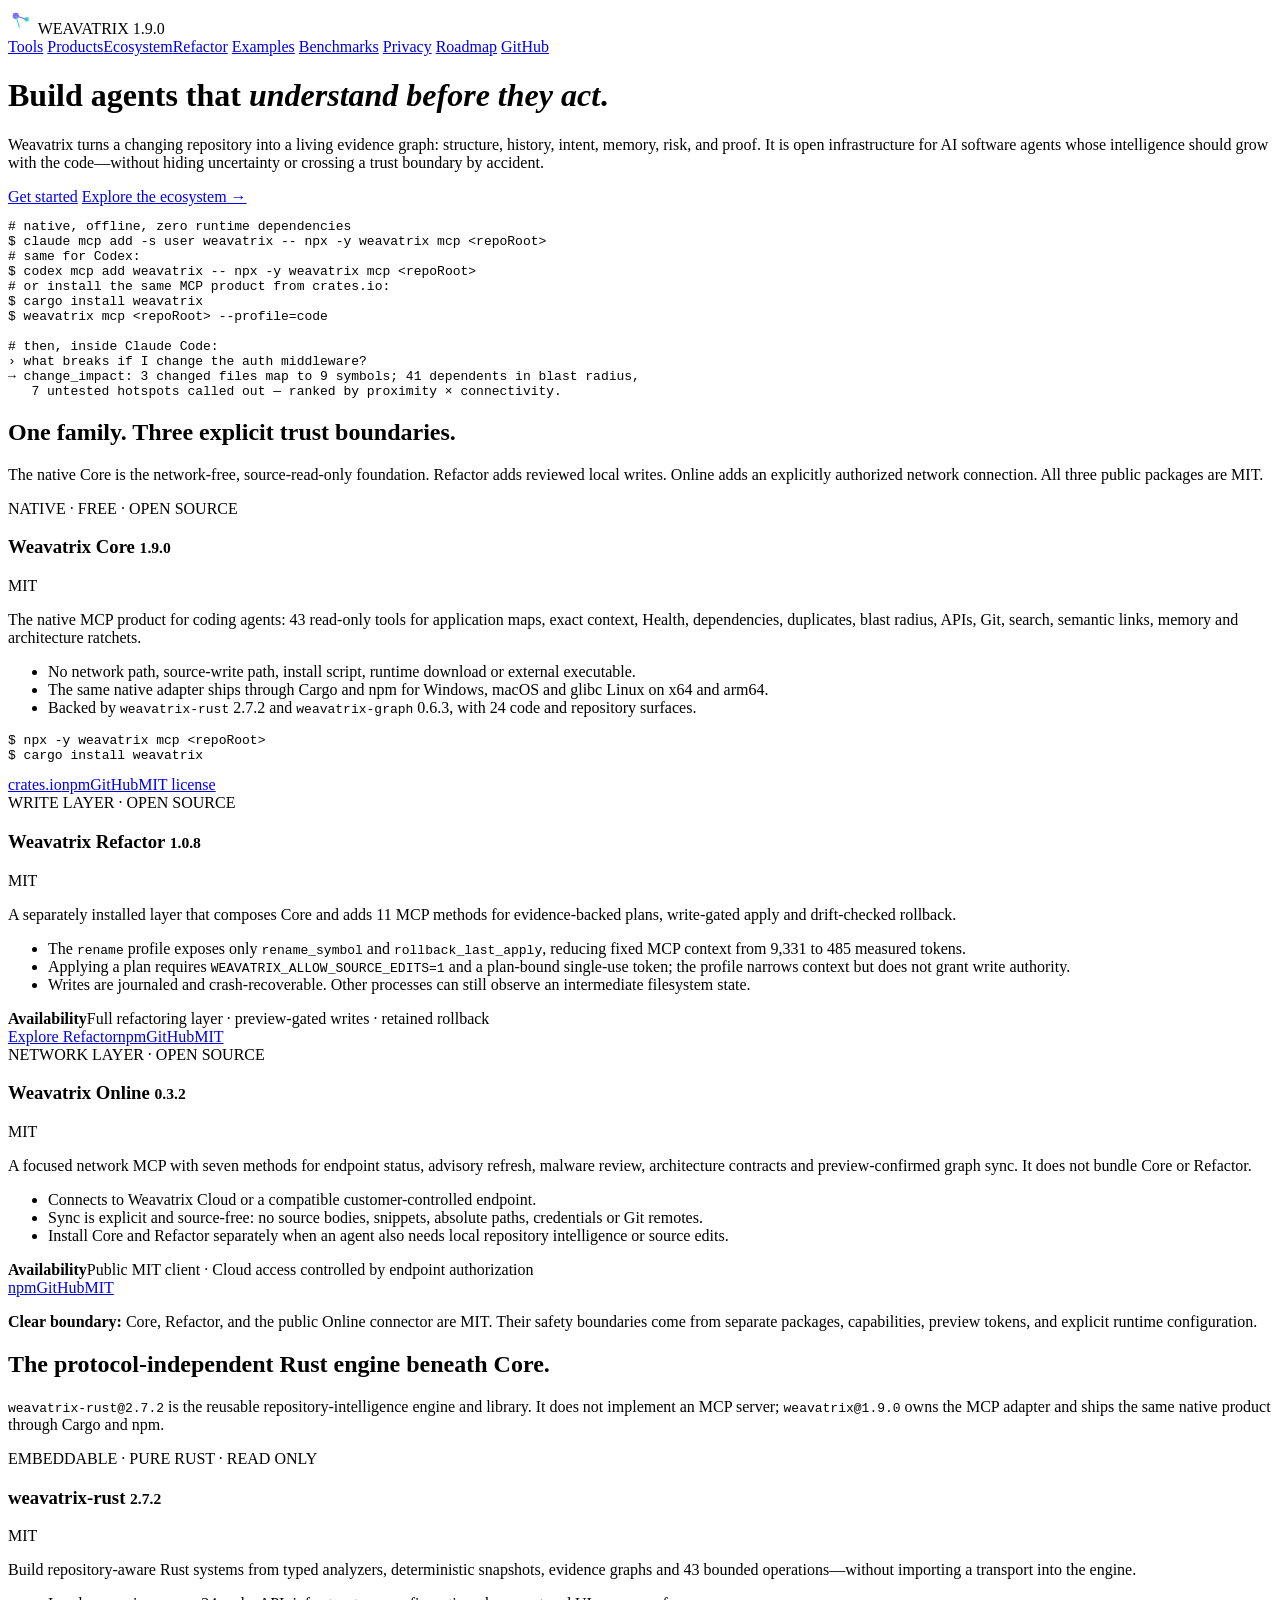
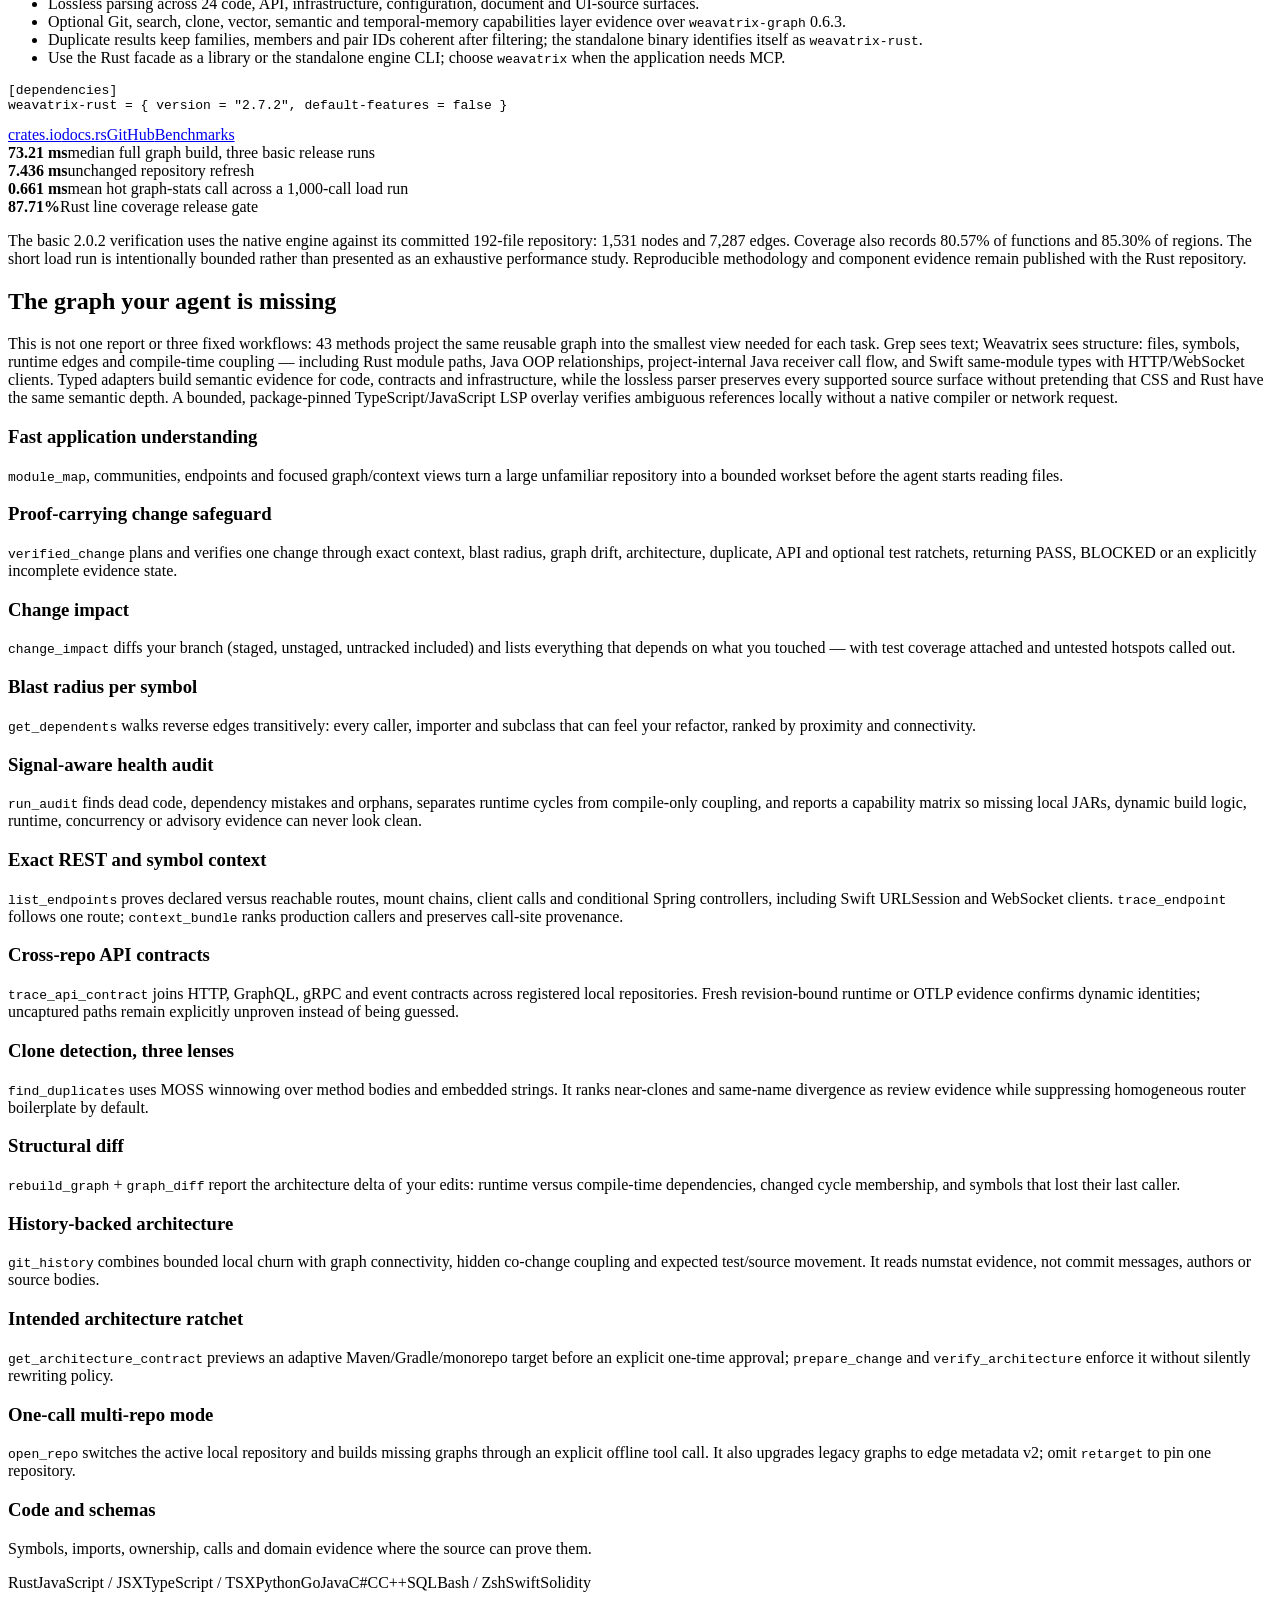
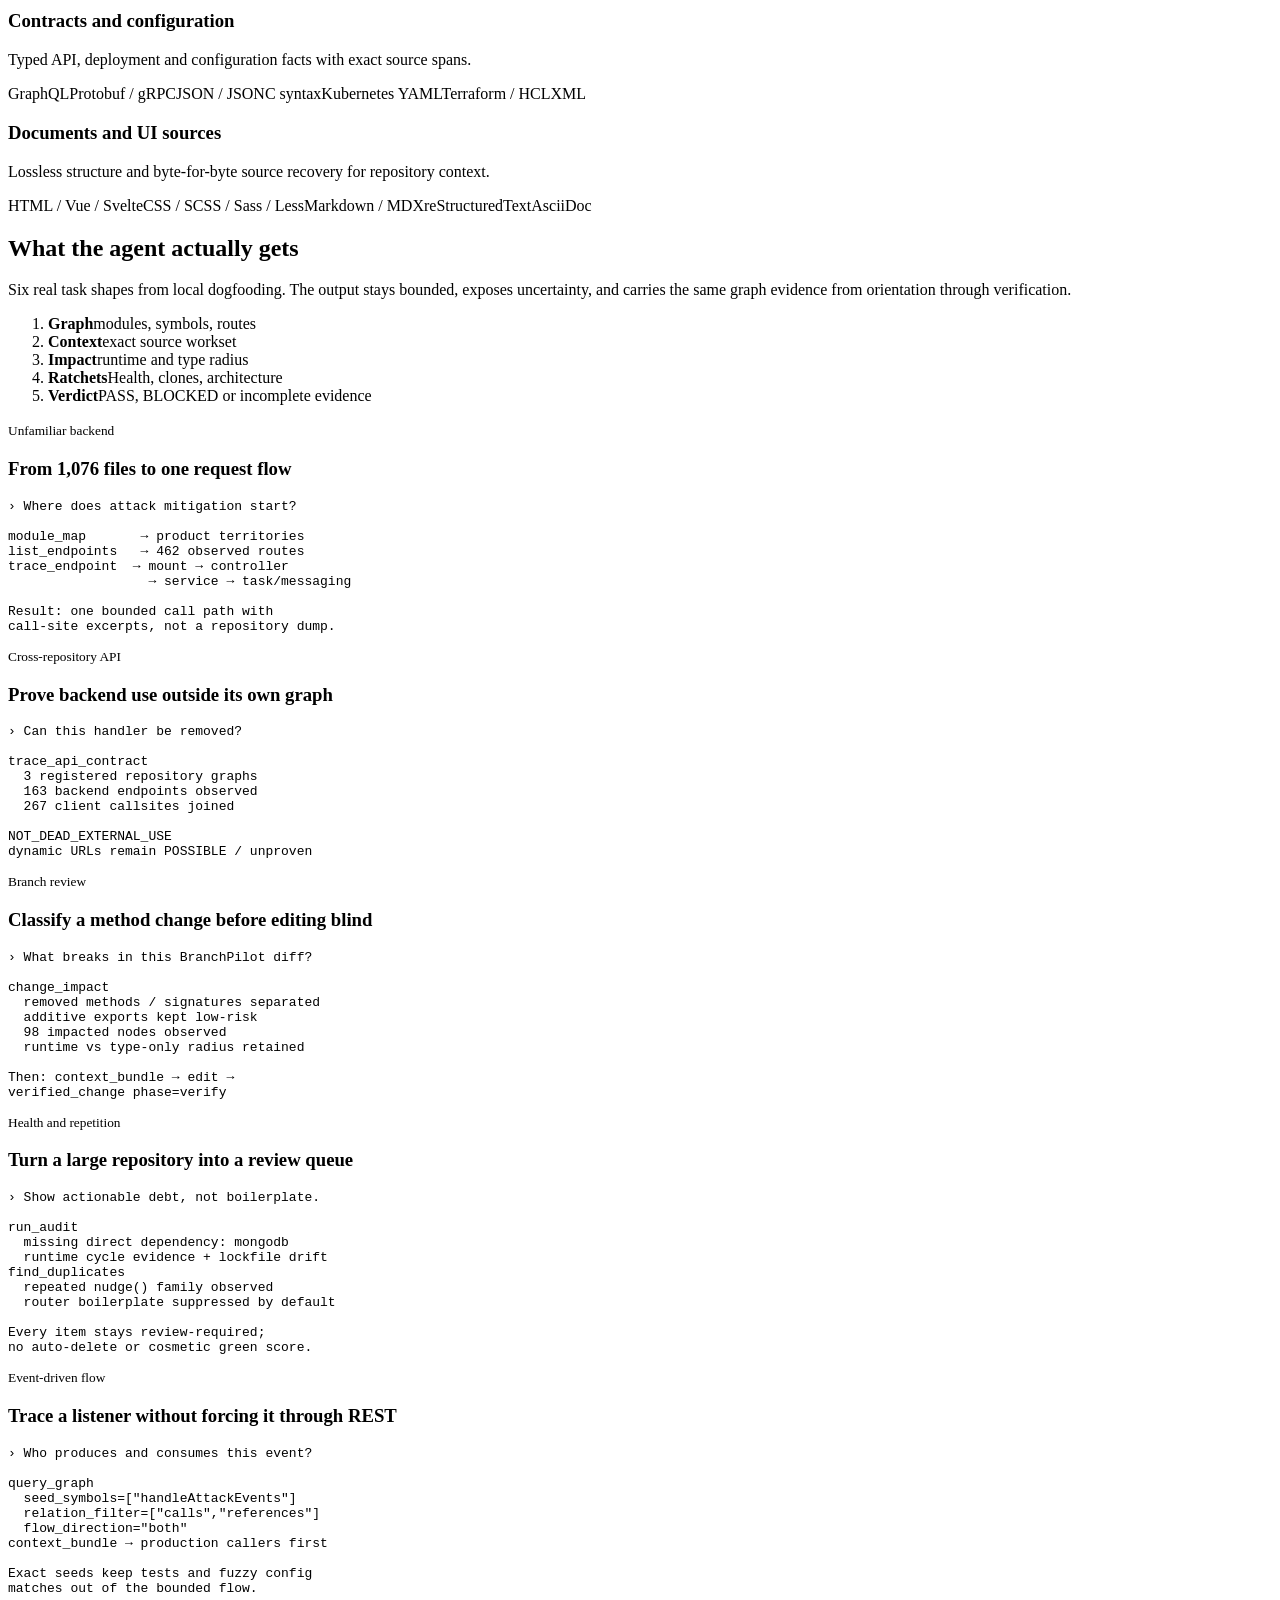
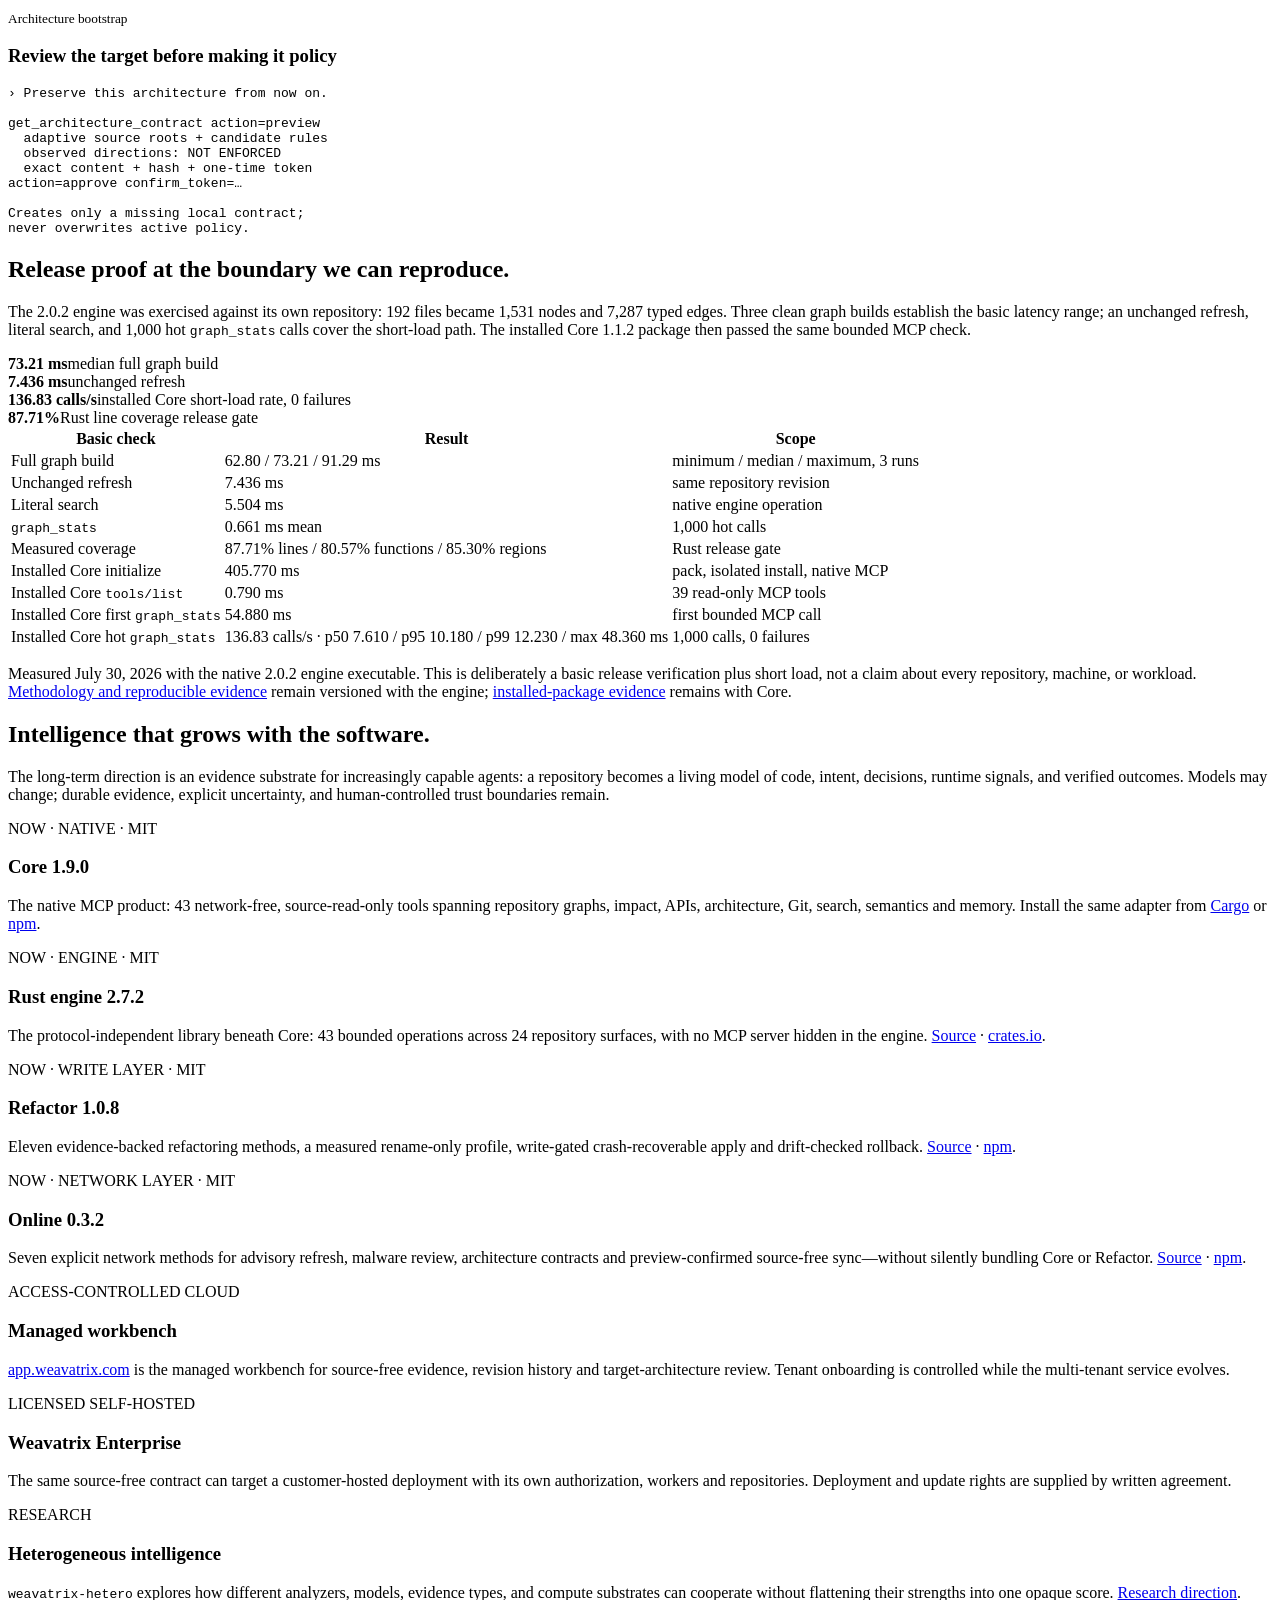
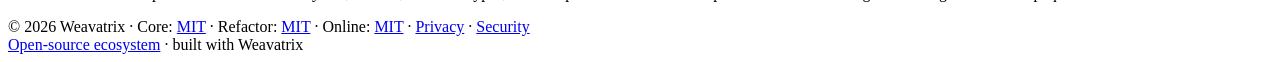
==== commit 3ee72c0e: "docs: track the published Rust engine 2.7.2" ====
--- a/site/index.html
+++ b/site/index.html
@@ -92,7 +92,7 @@
       <article class="product-card core-product">
         <div class="product-head"><div><span class="product-kicker">NATIVE · FREE · OPEN SOURCE</span><h3>Weavatrix Core <small>1.9.0</small></h3></div><span class="license-chip mit-chip">MIT</span></div>
         <p>The native MCP product for coding agents: 43 read-only tools for application maps, exact context, Health, dependencies, duplicates, blast radius, APIs, Git, search, semantic links, memory and architecture ratchets.</p>
-        <ul><li>No network path, source-write path, install script, runtime download or external executable.</li><li>The same native adapter ships through Cargo and npm for Windows, macOS and glibc Linux on x64 and arm64.</li><li>Backed by <code>weavatrix-rust</code> 2.7.1 and <code>weavatrix-graph</code> 0.6.3, with 24 code and repository surfaces.</li></ul>
+        <ul><li>No network path, source-write path, install script, runtime download or external executable.</li><li>The same native adapter ships through Cargo and npm for Windows, macOS and glibc Linux on x64 and arm64.</li><li>Backed by <code>weavatrix-rust</code> 2.7.2 and <code>weavatrix-graph</code> 0.6.3, with 24 code and repository surfaces.</li></ul>
         <pre><span class="g">$</span> npx -y weavatrix mcp &lt;repoRoot&gt;&#10;<span class="g">$</span> cargo install weavatrix</pre>
         <div class="product-actions"><a href="https://crates.io/crates/weavatrix">crates.io</a><a href="https://www.npmjs.com/package/weavatrix">npm</a><a href="https://github.com/Weavatrix/weavatrix">GitHub</a><a href="/license">MIT license</a></div>
       </article>
@@ -113,7 +113,7 @@
     </div>
     <p class="license-note"><strong>Clear boundary:</strong> Core, Refactor, and the public Online connector are MIT. Their safety boundaries come from separate packages, capabilities, preview tokens, and explicit runtime configuration.</p>
   </section>
-  <section id="rust"><h2>The protocol-independent Rust engine beneath Core.</h2><p class="lead"><code>weavatrix-rust@2.7.1</code> is the reusable repository-intelligence engine and library. It does not implement an MCP server; <code>weavatrix@1.9.0</code> owns the MCP adapter and ships the same native product through Cargo and npm.</p><div class="rust-grid"><article class="product-card rust-product"><div class="product-head"><div><span class="product-kicker">EMBEDDABLE · PURE RUST · READ ONLY</span><h3>weavatrix-rust <small>2.7.1</small></h3></div><span class="license-chip mit-chip">MIT</span></div><p>Build repository-aware Rust systems from typed analyzers, deterministic snapshots, evidence graphs and 43 bounded operations—without importing a transport into the engine.</p><ul><li>Lossless parsing across 24 code, API, infrastructure, configuration, document and UI-source surfaces.</li><li>Optional Git, search, clone, vector, semantic and temporal-memory capabilities layer evidence over <code>weavatrix-graph</code> 0.6.3.</li><li>Duplicate results keep families, members and pair IDs coherent after filtering; the standalone binary identifies itself as <code>weavatrix-rust</code>.</li><li>Use the Rust facade as a library or the standalone engine CLI; choose <code>weavatrix</code> when the application needs MCP.</li></ul><pre>[dependencies]&#10;weavatrix-rust = { version = "2.7.1", default-features = false }</pre><div class="product-actions"><a href="https://crates.io/crates/weavatrix-rust">crates.io</a><a href="https://docs.rs/weavatrix-rust">docs.rs</a><a href="https://github.com/Weavatrix/weavatrix-rust">GitHub</a><a href="https://github.com/Weavatrix/weavatrix-rust/blob/main/docs/benchmarks.md">Benchmarks</a></div></article><div class="rust-metrics" aria-label="Weavatrix Rust 2.0.2 basic release verification"><div class="metric"><strong>73.21 ms</strong><span>median full graph build, three basic release runs</span></div><div class="metric"><strong>7.436 ms</strong><span>unchanged repository refresh</span></div><div class="metric"><strong>0.661 ms</strong><span>mean hot graph-stats call across a 1,000-call load run</span></div><div class="metric"><strong>87.71%</strong><span>Rust line coverage release gate</span></div></div></div><p class="method-note">The basic 2.0.2 verification uses the native engine against its committed 192-file repository: 1,531 nodes and 7,287 edges. Coverage also records 80.57% of functions and 85.30% of regions. The short load run is intentionally bounded rather than presented as an exhaustive performance study. Reproducible methodology and component evidence remain published with the Rust repository.</p></section>
+  <section id="rust"><h2>The protocol-independent Rust engine beneath Core.</h2><p class="lead"><code>weavatrix-rust@2.7.2</code> is the reusable repository-intelligence engine and library. It does not implement an MCP server; <code>weavatrix@1.9.0</code> owns the MCP adapter and ships the same native product through Cargo and npm.</p><div class="rust-grid"><article class="product-card rust-product"><div class="product-head"><div><span class="product-kicker">EMBEDDABLE · PURE RUST · READ ONLY</span><h3>weavatrix-rust <small>2.7.2</small></h3></div><span class="license-chip mit-chip">MIT</span></div><p>Build repository-aware Rust systems from typed analyzers, deterministic snapshots, evidence graphs and 43 bounded operations—without importing a transport into the engine.</p><ul><li>Lossless parsing across 24 code, API, infrastructure, configuration, document and UI-source surfaces.</li><li>Optional Git, search, clone, vector, semantic and temporal-memory capabilities layer evidence over <code>weavatrix-graph</code> 0.6.3.</li><li>Duplicate results keep families, members and pair IDs coherent after filtering; the standalone binary identifies itself as <code>weavatrix-rust</code>.</li><li>Use the Rust facade as a library or the standalone engine CLI; choose <code>weavatrix</code> when the application needs MCP.</li></ul><pre>[dependencies]&#10;weavatrix-rust = { version = "2.7.2", default-features = false }</pre><div class="product-actions"><a href="https://crates.io/crates/weavatrix-rust">crates.io</a><a href="https://docs.rs/weavatrix-rust">docs.rs</a><a href="https://github.com/Weavatrix/weavatrix-rust">GitHub</a><a href="https://github.com/Weavatrix/weavatrix-rust/blob/main/docs/benchmarks.md">Benchmarks</a></div></article><div class="rust-metrics" aria-label="Weavatrix Rust 2.0.2 basic release verification"><div class="metric"><strong>73.21 ms</strong><span>median full graph build, three basic release runs</span></div><div class="metric"><strong>7.436 ms</strong><span>unchanged repository refresh</span></div><div class="metric"><strong>0.661 ms</strong><span>mean hot graph-stats call across a 1,000-call load run</span></div><div class="metric"><strong>87.71%</strong><span>Rust line coverage release gate</span></div></div></div><p class="method-note">The basic 2.0.2 verification uses the native engine against its committed 192-file repository: 1,531 nodes and 7,287 edges. Coverage also records 80.57% of functions and 85.30% of regions. The short load run is intentionally bounded rather than presented as an exhaustive performance study. Reproducible methodology and component evidence remain published with the Rust repository.</p></section>
   <section id="features">
     <h2>The graph your agent is missing</h2>
     <p class="lead">This is not one report or three fixed workflows: 43 methods project the same reusable graph into the smallest view needed for each task. Grep sees text; Weavatrix sees structure: files, symbols, runtime edges and compile-time coupling — including Rust module paths, Java OOP relationships, project-internal Java receiver call flow, and Swift same-module types with HTTP/WebSocket clients. Typed adapters build semantic evidence for code, contracts and infrastructure, while the lossless parser preserves every supported source surface without pretending that CSS and Rust have the same semantic depth. A bounded, package-pinned TypeScript/JavaScript LSP overlay verifies ambiguous references locally without a native compiler or network request.</p>
@@ -279,7 +279,7 @@
     <p class="lead">The long-term direction is an evidence substrate for increasingly capable agents: a repository becomes a living model of code, intent, decisions, runtime signals, and verified outcomes. Models may change; durable evidence, explicit uncertainty, and human-controlled trust boundaries remain.</p>
     <div class="road">
       <div class="step now"><span class="tag">NOW · NATIVE · MIT</span><h3>Core 1.9.0</h3><p>The native MCP product: 43 network-free, source-read-only tools spanning repository graphs, impact, APIs, architecture, Git, search, semantics and memory. Install the same adapter from <a href="https://crates.io/crates/weavatrix">Cargo</a> or <a href="https://www.npmjs.com/package/weavatrix">npm</a>.</p></div>
-      <div class="step now"><span class="tag">NOW · ENGINE · MIT</span><h3>Rust engine 2.7.1</h3><p>The protocol-independent library beneath Core: 43 bounded operations across 24 repository surfaces, with no MCP server hidden in the engine. <a href="https://github.com/Weavatrix/weavatrix-rust">Source</a> · <a href="https://crates.io/crates/weavatrix-rust">crates.io</a>.</p></div>
+      <div class="step now"><span class="tag">NOW · ENGINE · MIT</span><h3>Rust engine 2.7.2</h3><p>The protocol-independent library beneath Core: 43 bounded operations across 24 repository surfaces, with no MCP server hidden in the engine. <a href="https://github.com/Weavatrix/weavatrix-rust">Source</a> · <a href="https://crates.io/crates/weavatrix-rust">crates.io</a>.</p></div>
       <div class="step now"><span class="tag">NOW · WRITE LAYER · MIT</span><h3>Refactor 1.0.8</h3><p>Eleven evidence-backed refactoring methods, a measured rename-only profile, write-gated crash-recoverable apply and drift-checked rollback. <a href="https://github.com/Weavatrix/weavatrix-refactor">Source</a> · <a href="https://www.npmjs.com/package/weavatrix-refactor">npm</a>.</p></div>
       <div class="step now"><span class="tag">NOW · NETWORK LAYER · MIT</span><h3>Online 0.3.2</h3><p>Seven explicit network methods for advisory refresh, malware review, architecture contracts and preview-confirmed source-free sync—without silently bundling Core or Refactor. <a href="https://github.com/Weavatrix/weavatrix-online">Source</a> · <a href="https://www.npmjs.com/package/weavatrix-online">npm</a>.</p></div>
       <div class="step next"><span class="tag">ACCESS-CONTROLLED CLOUD</span><h3>Managed workbench</h3><p><a href="https://app.weavatrix.com">app.weavatrix.com</a> is the managed workbench for source-free evidence, revision history and target-architecture review. Tenant onboarding is controlled while the multi-tenant service evolves.</p></div>
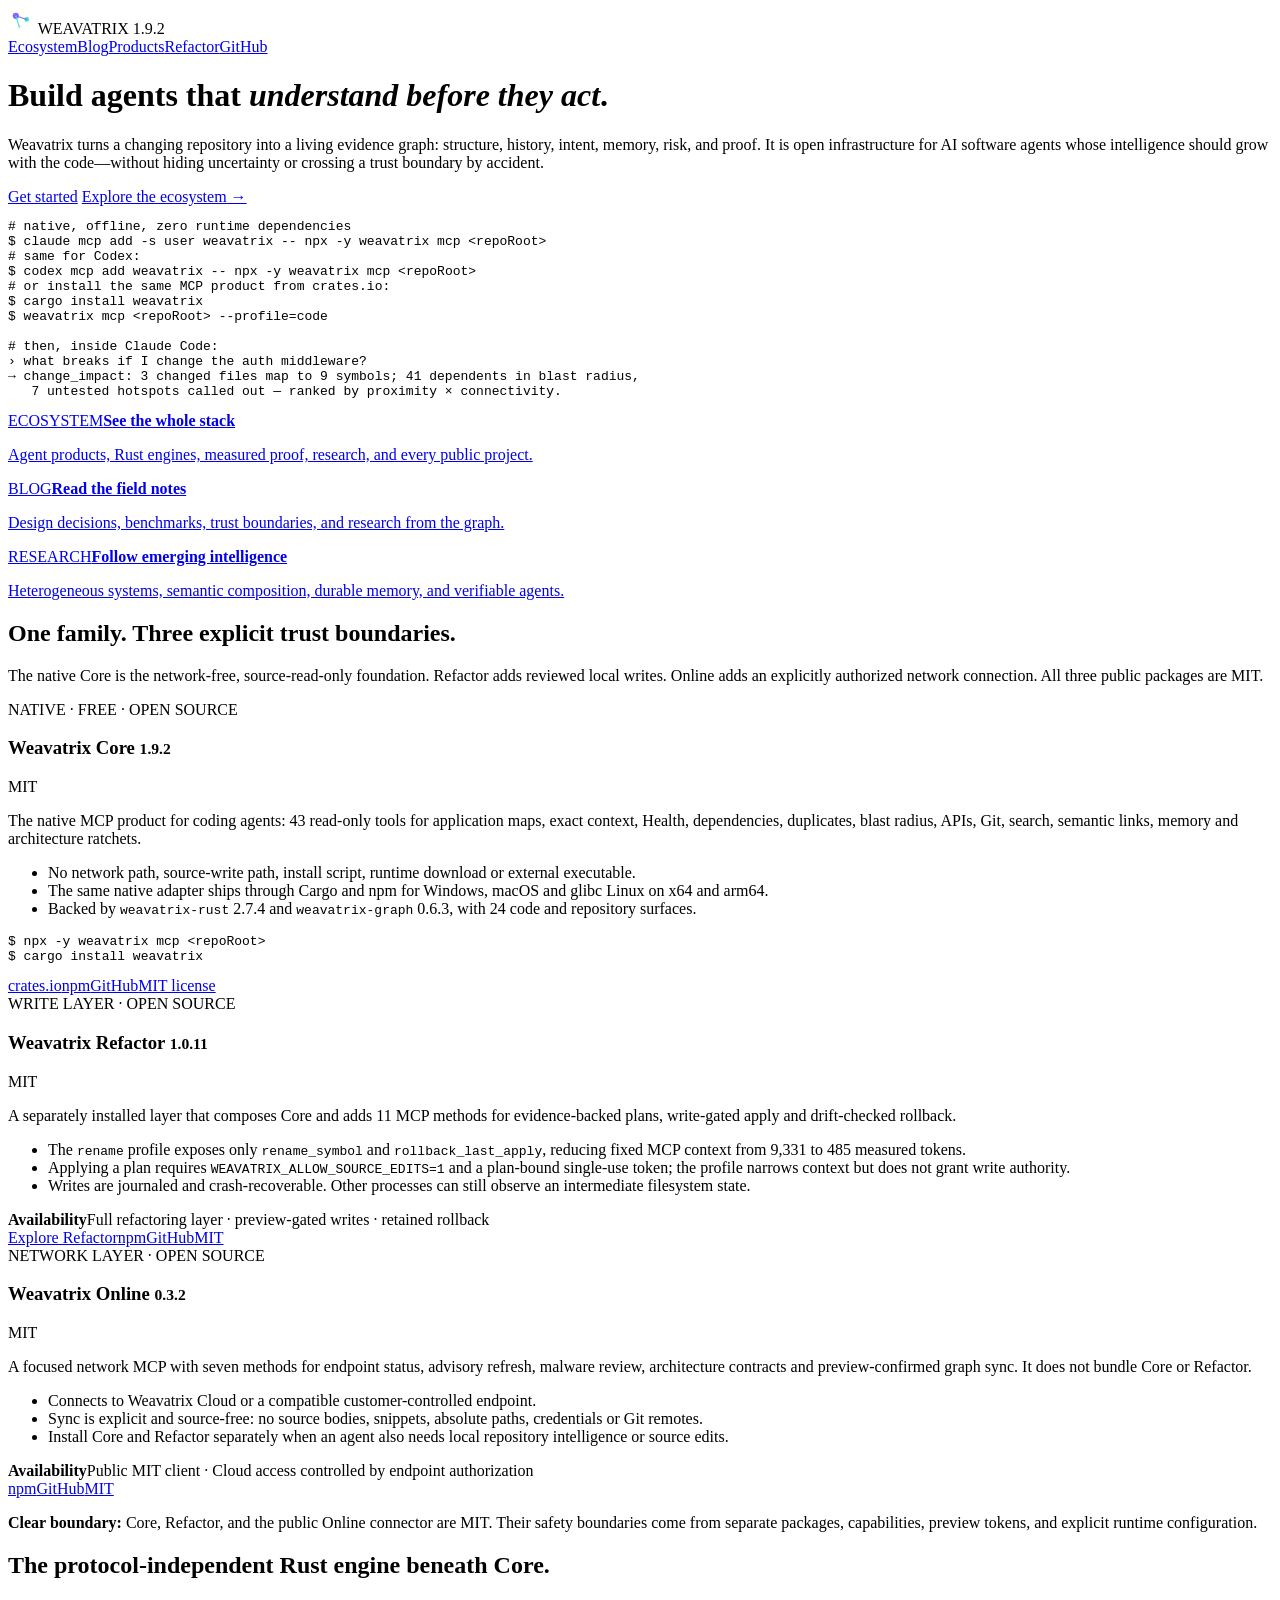
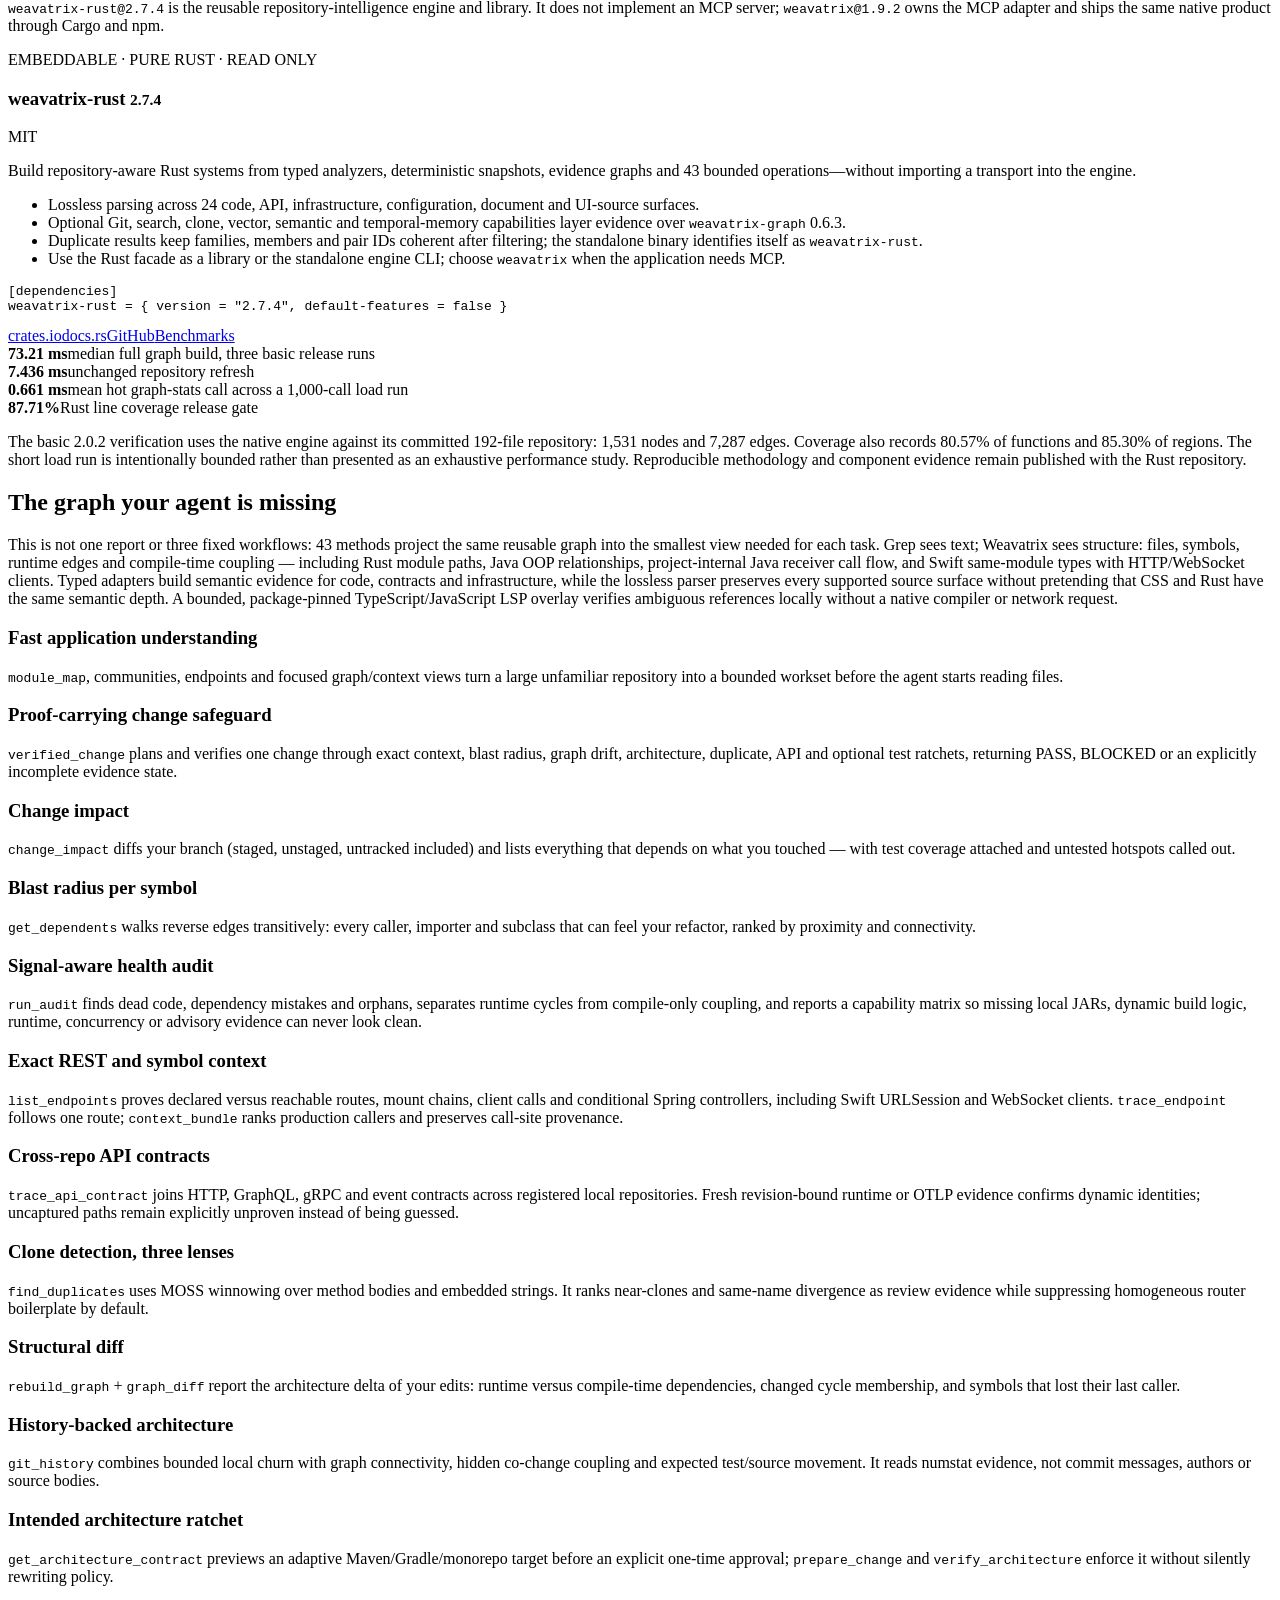
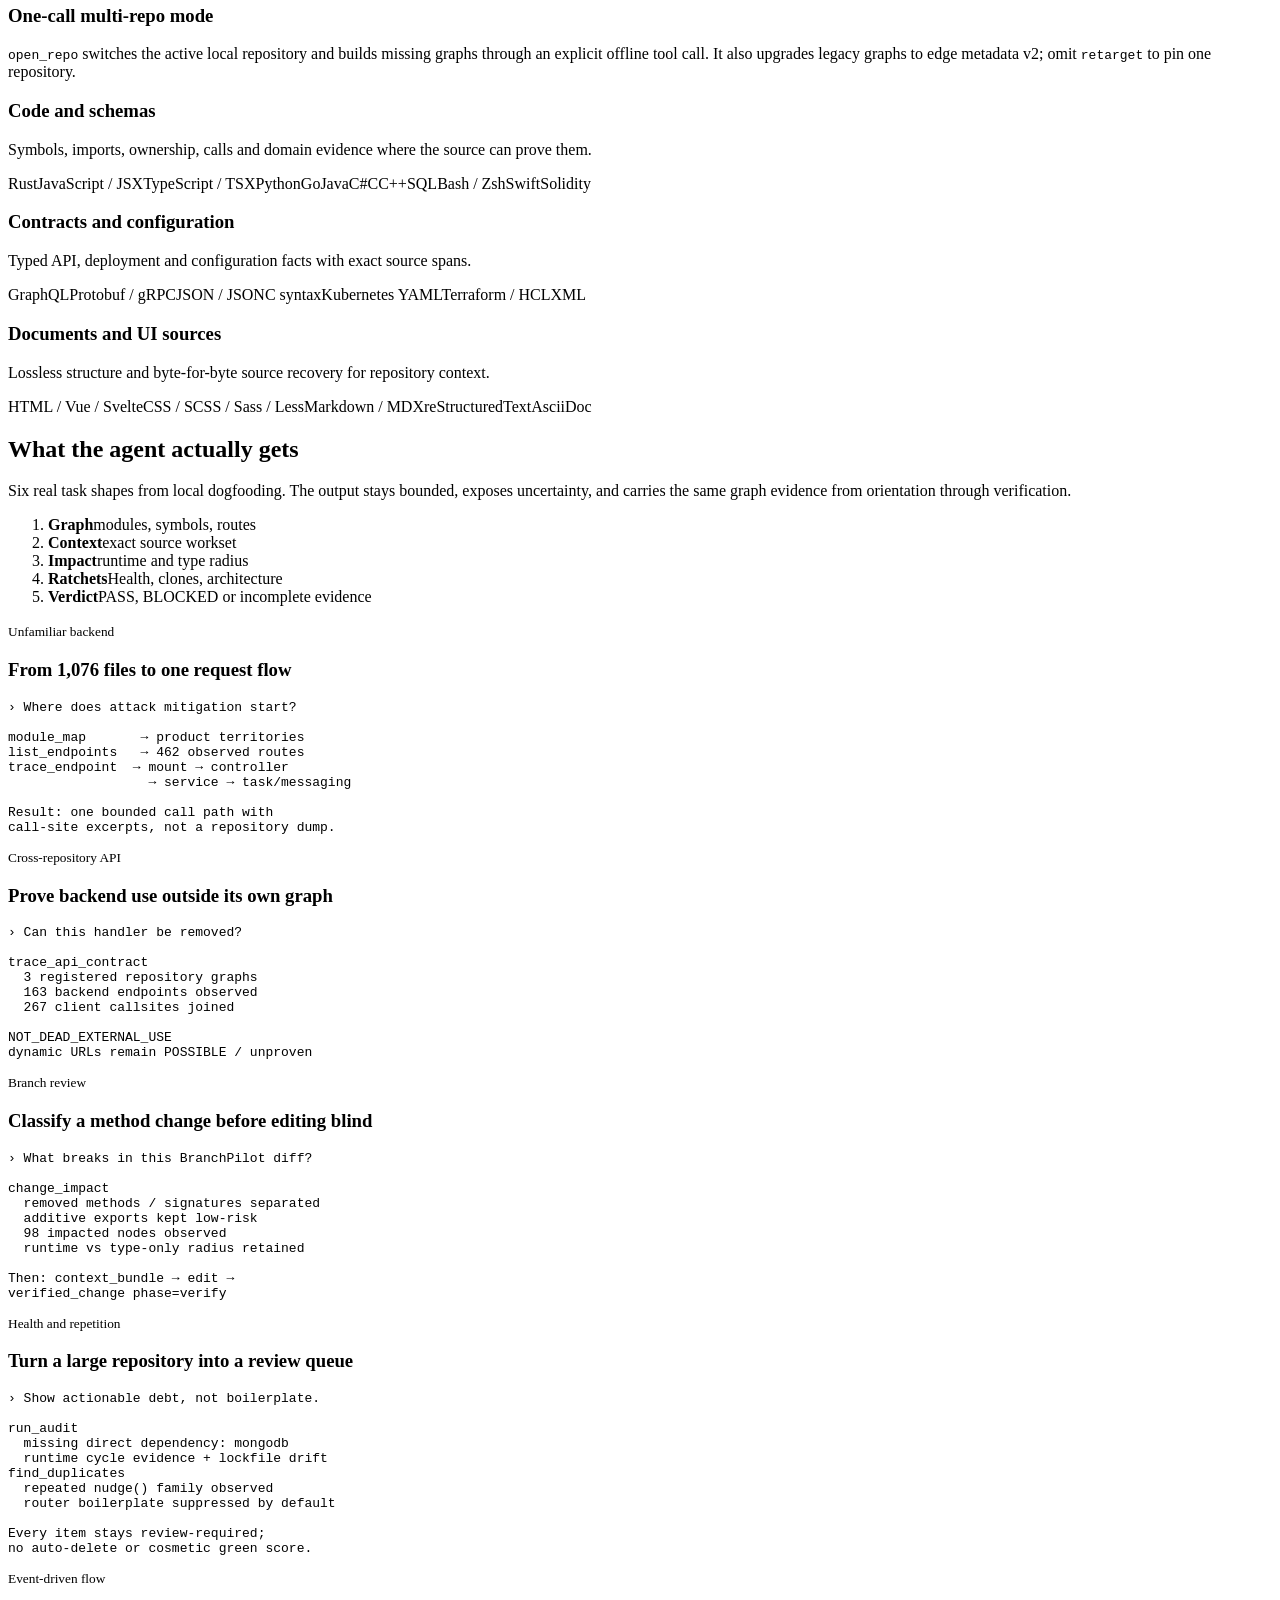
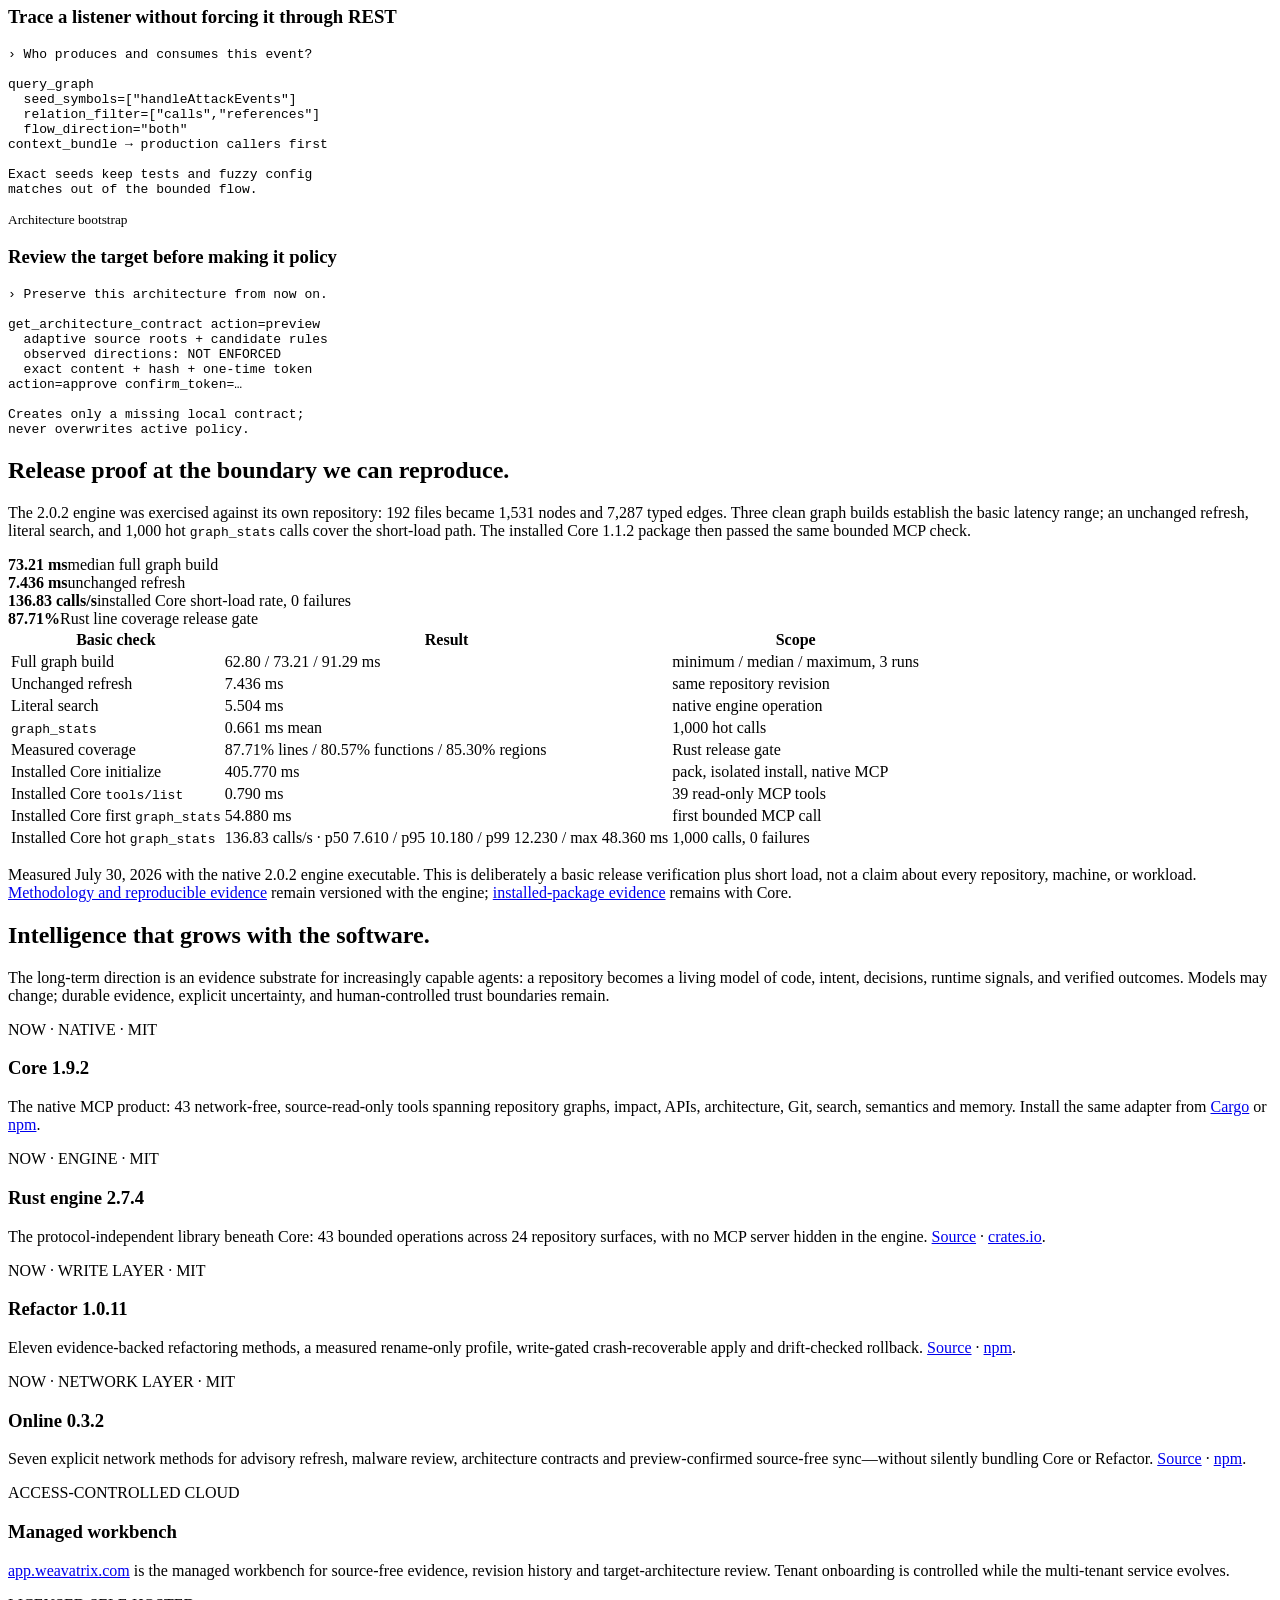
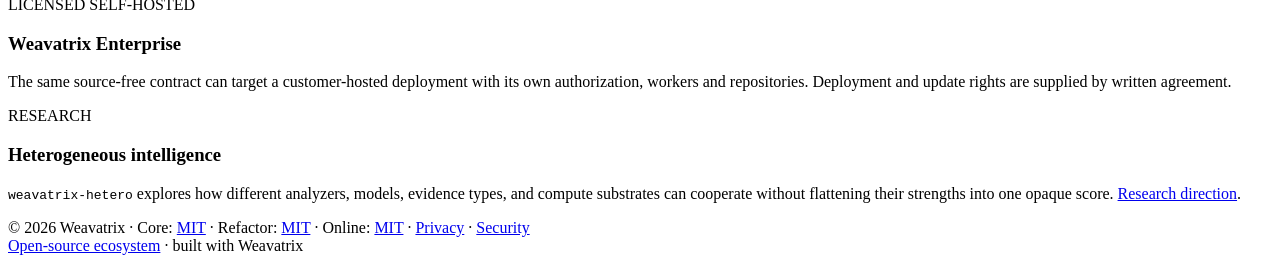
==== commit c88d6704: "feat: expose ecosystem and engineering journal" ====
--- a/site/index.html
+++ b/site/index.html
@@ -33,7 +33,7 @@
   "description": "Open evidence infrastructure for AI software agents: repository graphs, memory, bounded intelligence, and safe action surfaces.",
   "url": "https://weavatrix.com",
   "downloadUrl": "https://www.npmjs.com/package/weavatrix",
-  "softwareVersion": "1.9.0",
+  "softwareVersion": "1.9.2",
   "license": "https://opensource.org/licenses/MIT",
   "offers": { "@type": "Offer", "price": "0", "priceCurrency": "USD" },
   "author": { "@type": "Organization", "name": "Weavatrix", "url": "https://github.com/Weavatrix" },
@@ -43,24 +43,16 @@
   ]
 }
 </script>
-<link rel="stylesheet" href="/styles.css?v=0.4.0-ecosystem-1">
+<link rel="stylesheet" href="/styles.css?v=0.5.0-navigation-1">
 </head>
 <body>
 <div class="wrap">
   <header>
     <div class="mark">
       <svg width="26" height="26" viewBox="0 0 100 100"><circle cx="30" cy="30" r="12" fill="#7c6cff"/><circle cx="72" cy="44" r="9" fill="#40e0c8"/><circle cx="44" cy="74" r="9" fill="#f0f2f8"/><line x1="30" y1="30" x2="72" y2="44" stroke="#7c6cff" stroke-width="4"/><line x1="30" y1="30" x2="44" y2="74" stroke="#40e0c8" stroke-width="4"/></svg>
-      WEAVATRIX <span class="badge">1.9.0</span>
-    </div>
-    <nav>
-      <a href="#features">Tools</a>
-      <a href="#products">Products</a><a href="/ecosystem">Ecosystem</a><a href="/refactor">Refactor</a>
-      <a href="#examples">Examples</a>
-      <a href="#benchmarks">Benchmarks</a>
-      <a href="/privacy">Privacy</a>
-      <a href="#roadmap">Roadmap</a>
-      <a href="https://github.com/Weavatrix">GitHub</a>
-    </nav>
+      WEAVATRIX <span class="badge">1.9.2</span>
+    </div>
+    <nav aria-label="Primary"><a href="/ecosystem">Ecosystem</a><a href="/blog">Blog</a><a href="#products">Products</a><a href="/refactor">Refactor</a><a href="https://github.com/Weavatrix">GitHub</a></nav>
   </header>
   <div class="hero">
     <div id="hero-field" aria-hidden="true"></div>
@@ -85,19 +77,24 @@
    7 untested hotspots called out — ranked by proximity × connectivity.</span></pre>
     </div>
   </div>
+  <section class="portal-strip" aria-label="Explore Weavatrix">
+    <a class="portal-card" href="/ecosystem"><span>ECOSYSTEM</span><strong>See the whole stack</strong><p>Agent products, Rust engines, measured proof, research, and every public project.</p></a>
+    <a class="portal-card" href="/blog"><span>BLOG</span><strong>Read the field notes</strong><p>Design decisions, benchmarks, trust boundaries, and research from the graph.</p></a>
+    <a class="portal-card" href="/ecosystem#research"><span>RESEARCH</span><strong>Follow emerging intelligence</strong><p>Heterogeneous systems, semantic composition, durable memory, and verifiable agents.</p></a>
+  </section>
   <section id="products">
     <h2>One family. Three explicit trust boundaries.</h2>
     <p class="lead product-lead">The native Core is the network-free, source-read-only foundation. Refactor adds reviewed local writes. Online adds an explicitly authorized network connection. All three public packages are MIT.</p>
     <div class="product-grid">
       <article class="product-card core-product">
-        <div class="product-head"><div><span class="product-kicker">NATIVE · FREE · OPEN SOURCE</span><h3>Weavatrix Core <small>1.9.0</small></h3></div><span class="license-chip mit-chip">MIT</span></div>
+        <div class="product-head"><div><span class="product-kicker">NATIVE · FREE · OPEN SOURCE</span><h3>Weavatrix Core <small>1.9.2</small></h3></div><span class="license-chip mit-chip">MIT</span></div>
         <p>The native MCP product for coding agents: 43 read-only tools for application maps, exact context, Health, dependencies, duplicates, blast radius, APIs, Git, search, semantic links, memory and architecture ratchets.</p>
-        <ul><li>No network path, source-write path, install script, runtime download or external executable.</li><li>The same native adapter ships through Cargo and npm for Windows, macOS and glibc Linux on x64 and arm64.</li><li>Backed by <code>weavatrix-rust</code> 2.7.2 and <code>weavatrix-graph</code> 0.6.3, with 24 code and repository surfaces.</li></ul>
+        <ul><li>No network path, source-write path, install script, runtime download or external executable.</li><li>The same native adapter ships through Cargo and npm for Windows, macOS and glibc Linux on x64 and arm64.</li><li>Backed by <code>weavatrix-rust</code> 2.7.4 and <code>weavatrix-graph</code> 0.6.3, with 24 code and repository surfaces.</li></ul>
         <pre><span class="g">$</span> npx -y weavatrix mcp &lt;repoRoot&gt;&#10;<span class="g">$</span> cargo install weavatrix</pre>
         <div class="product-actions"><a href="https://crates.io/crates/weavatrix">crates.io</a><a href="https://www.npmjs.com/package/weavatrix">npm</a><a href="https://github.com/Weavatrix/weavatrix">GitHub</a><a href="/license">MIT license</a></div>
       </article>
       <article class="product-card refactor-product">
-        <div class="product-head"><div><span class="product-kicker">WRITE LAYER · OPEN SOURCE</span><h3>Weavatrix Refactor <small>1.0.8</small></h3></div><span class="license-chip refactor-chip">MIT</span></div>
+        <div class="product-head"><div><span class="product-kicker">WRITE LAYER · OPEN SOURCE</span><h3>Weavatrix Refactor <small>1.0.11</small></h3></div><span class="license-chip refactor-chip">MIT</span></div>
         <p>A separately installed layer that composes Core and adds 11 MCP methods for evidence-backed plans, write-gated apply and drift-checked rollback.</p>
         <ul><li>The <code>rename</code> profile exposes only <code>rename_symbol</code> and <code>rollback_last_apply</code>, reducing fixed MCP context from 9,331 to 485 measured tokens.</li><li>Applying a plan requires <code>WEAVATRIX_ALLOW_SOURCE_EDITS=1</code> and a plan-bound single-use token; the profile narrows context but does not grant write authority.</li><li>Writes are journaled and crash-recoverable. Other processes can still observe an intermediate filesystem state.</li></ul>
         <div class="availability"><b>Availability</b><span>Full refactoring layer · preview-gated writes · retained rollback</span></div>
@@ -113,7 +110,7 @@
     </div>
     <p class="license-note"><strong>Clear boundary:</strong> Core, Refactor, and the public Online connector are MIT. Their safety boundaries come from separate packages, capabilities, preview tokens, and explicit runtime configuration.</p>
   </section>
-  <section id="rust"><h2>The protocol-independent Rust engine beneath Core.</h2><p class="lead"><code>weavatrix-rust@2.7.2</code> is the reusable repository-intelligence engine and library. It does not implement an MCP server; <code>weavatrix@1.9.0</code> owns the MCP adapter and ships the same native product through Cargo and npm.</p><div class="rust-grid"><article class="product-card rust-product"><div class="product-head"><div><span class="product-kicker">EMBEDDABLE · PURE RUST · READ ONLY</span><h3>weavatrix-rust <small>2.7.2</small></h3></div><span class="license-chip mit-chip">MIT</span></div><p>Build repository-aware Rust systems from typed analyzers, deterministic snapshots, evidence graphs and 43 bounded operations—without importing a transport into the engine.</p><ul><li>Lossless parsing across 24 code, API, infrastructure, configuration, document and UI-source surfaces.</li><li>Optional Git, search, clone, vector, semantic and temporal-memory capabilities layer evidence over <code>weavatrix-graph</code> 0.6.3.</li><li>Duplicate results keep families, members and pair IDs coherent after filtering; the standalone binary identifies itself as <code>weavatrix-rust</code>.</li><li>Use the Rust facade as a library or the standalone engine CLI; choose <code>weavatrix</code> when the application needs MCP.</li></ul><pre>[dependencies]&#10;weavatrix-rust = { version = "2.7.2", default-features = false }</pre><div class="product-actions"><a href="https://crates.io/crates/weavatrix-rust">crates.io</a><a href="https://docs.rs/weavatrix-rust">docs.rs</a><a href="https://github.com/Weavatrix/weavatrix-rust">GitHub</a><a href="https://github.com/Weavatrix/weavatrix-rust/blob/main/docs/benchmarks.md">Benchmarks</a></div></article><div class="rust-metrics" aria-label="Weavatrix Rust 2.0.2 basic release verification"><div class="metric"><strong>73.21 ms</strong><span>median full graph build, three basic release runs</span></div><div class="metric"><strong>7.436 ms</strong><span>unchanged repository refresh</span></div><div class="metric"><strong>0.661 ms</strong><span>mean hot graph-stats call across a 1,000-call load run</span></div><div class="metric"><strong>87.71%</strong><span>Rust line coverage release gate</span></div></div></div><p class="method-note">The basic 2.0.2 verification uses the native engine against its committed 192-file repository: 1,531 nodes and 7,287 edges. Coverage also records 80.57% of functions and 85.30% of regions. The short load run is intentionally bounded rather than presented as an exhaustive performance study. Reproducible methodology and component evidence remain published with the Rust repository.</p></section>
+  <section id="rust"><h2>The protocol-independent Rust engine beneath Core.</h2><p class="lead"><code>weavatrix-rust@2.7.4</code> is the reusable repository-intelligence engine and library. It does not implement an MCP server; <code>weavatrix@1.9.2</code> owns the MCP adapter and ships the same native product through Cargo and npm.</p><div class="rust-grid"><article class="product-card rust-product"><div class="product-head"><div><span class="product-kicker">EMBEDDABLE · PURE RUST · READ ONLY</span><h3>weavatrix-rust <small>2.7.4</small></h3></div><span class="license-chip mit-chip">MIT</span></div><p>Build repository-aware Rust systems from typed analyzers, deterministic snapshots, evidence graphs and 43 bounded operations—without importing a transport into the engine.</p><ul><li>Lossless parsing across 24 code, API, infrastructure, configuration, document and UI-source surfaces.</li><li>Optional Git, search, clone, vector, semantic and temporal-memory capabilities layer evidence over <code>weavatrix-graph</code> 0.6.3.</li><li>Duplicate results keep families, members and pair IDs coherent after filtering; the standalone binary identifies itself as <code>weavatrix-rust</code>.</li><li>Use the Rust facade as a library or the standalone engine CLI; choose <code>weavatrix</code> when the application needs MCP.</li></ul><pre>[dependencies]&#10;weavatrix-rust = { version = "2.7.4", default-features = false }</pre><div class="product-actions"><a href="https://crates.io/crates/weavatrix-rust">crates.io</a><a href="https://docs.rs/weavatrix-rust">docs.rs</a><a href="https://github.com/Weavatrix/weavatrix-rust">GitHub</a><a href="https://github.com/Weavatrix/weavatrix-rust/blob/main/docs/benchmarks.md">Benchmarks</a></div></article><div class="rust-metrics" aria-label="Weavatrix Rust 2.0.2 basic release verification"><div class="metric"><strong>73.21 ms</strong><span>median full graph build, three basic release runs</span></div><div class="metric"><strong>7.436 ms</strong><span>unchanged repository refresh</span></div><div class="metric"><strong>0.661 ms</strong><span>mean hot graph-stats call across a 1,000-call load run</span></div><div class="metric"><strong>87.71%</strong><span>Rust line coverage release gate</span></div></div></div><p class="method-note">The basic 2.0.2 verification uses the native engine against its committed 192-file repository: 1,531 nodes and 7,287 edges. Coverage also records 80.57% of functions and 85.30% of regions. The short load run is intentionally bounded rather than presented as an exhaustive performance study. Reproducible methodology and component evidence remain published with the Rust repository.</p></section>
   <section id="features">
     <h2>The graph your agent is missing</h2>
     <p class="lead">This is not one report or three fixed workflows: 43 methods project the same reusable graph into the smallest view needed for each task. Grep sees text; Weavatrix sees structure: files, symbols, runtime edges and compile-time coupling — including Rust module paths, Java OOP relationships, project-internal Java receiver call flow, and Swift same-module types with HTTP/WebSocket clients. Typed adapters build semantic evidence for code, contracts and infrastructure, while the lossless parser preserves every supported source surface without pretending that CSS and Rust have the same semantic depth. A bounded, package-pinned TypeScript/JavaScript LSP overlay verifies ambiguous references locally without a native compiler or network request.</p>
@@ -278,9 +275,9 @@
     <h2>Intelligence that grows with the software.</h2>
     <p class="lead">The long-term direction is an evidence substrate for increasingly capable agents: a repository becomes a living model of code, intent, decisions, runtime signals, and verified outcomes. Models may change; durable evidence, explicit uncertainty, and human-controlled trust boundaries remain.</p>
     <div class="road">
-      <div class="step now"><span class="tag">NOW · NATIVE · MIT</span><h3>Core 1.9.0</h3><p>The native MCP product: 43 network-free, source-read-only tools spanning repository graphs, impact, APIs, architecture, Git, search, semantics and memory. Install the same adapter from <a href="https://crates.io/crates/weavatrix">Cargo</a> or <a href="https://www.npmjs.com/package/weavatrix">npm</a>.</p></div>
-      <div class="step now"><span class="tag">NOW · ENGINE · MIT</span><h3>Rust engine 2.7.2</h3><p>The protocol-independent library beneath Core: 43 bounded operations across 24 repository surfaces, with no MCP server hidden in the engine. <a href="https://github.com/Weavatrix/weavatrix-rust">Source</a> · <a href="https://crates.io/crates/weavatrix-rust">crates.io</a>.</p></div>
-      <div class="step now"><span class="tag">NOW · WRITE LAYER · MIT</span><h3>Refactor 1.0.8</h3><p>Eleven evidence-backed refactoring methods, a measured rename-only profile, write-gated crash-recoverable apply and drift-checked rollback. <a href="https://github.com/Weavatrix/weavatrix-refactor">Source</a> · <a href="https://www.npmjs.com/package/weavatrix-refactor">npm</a>.</p></div>
+      <div class="step now"><span class="tag">NOW · NATIVE · MIT</span><h3>Core 1.9.2</h3><p>The native MCP product: 43 network-free, source-read-only tools spanning repository graphs, impact, APIs, architecture, Git, search, semantics and memory. Install the same adapter from <a href="https://crates.io/crates/weavatrix">Cargo</a> or <a href="https://www.npmjs.com/package/weavatrix">npm</a>.</p></div>
+      <div class="step now"><span class="tag">NOW · ENGINE · MIT</span><h3>Rust engine 2.7.4</h3><p>The protocol-independent library beneath Core: 43 bounded operations across 24 repository surfaces, with no MCP server hidden in the engine. <a href="https://github.com/Weavatrix/weavatrix-rust">Source</a> · <a href="https://crates.io/crates/weavatrix-rust">crates.io</a>.</p></div>
+      <div class="step now"><span class="tag">NOW · WRITE LAYER · MIT</span><h3>Refactor 1.0.11</h3><p>Eleven evidence-backed refactoring methods, a measured rename-only profile, write-gated crash-recoverable apply and drift-checked rollback. <a href="https://github.com/Weavatrix/weavatrix-refactor">Source</a> · <a href="https://www.npmjs.com/package/weavatrix-refactor">npm</a>.</p></div>
       <div class="step now"><span class="tag">NOW · NETWORK LAYER · MIT</span><h3>Online 0.3.2</h3><p>Seven explicit network methods for advisory refresh, malware review, architecture contracts and preview-confirmed source-free sync—without silently bundling Core or Refactor. <a href="https://github.com/Weavatrix/weavatrix-online">Source</a> · <a href="https://www.npmjs.com/package/weavatrix-online">npm</a>.</p></div>
       <div class="step next"><span class="tag">ACCESS-CONTROLLED CLOUD</span><h3>Managed workbench</h3><p><a href="https://app.weavatrix.com">app.weavatrix.com</a> is the managed workbench for source-free evidence, revision history and target-architecture review. Tenant onboarding is controlled while the multi-tenant service evolves.</p></div>
       <div class="step next"><span class="tag">LICENSED SELF-HOSTED</span><h3>Weavatrix Enterprise</h3><p>The same source-free contract can target a customer-hosted deployment with its own authorization, workers and repositories. Deployment and update rights are supplied by written agreement.</p></div>
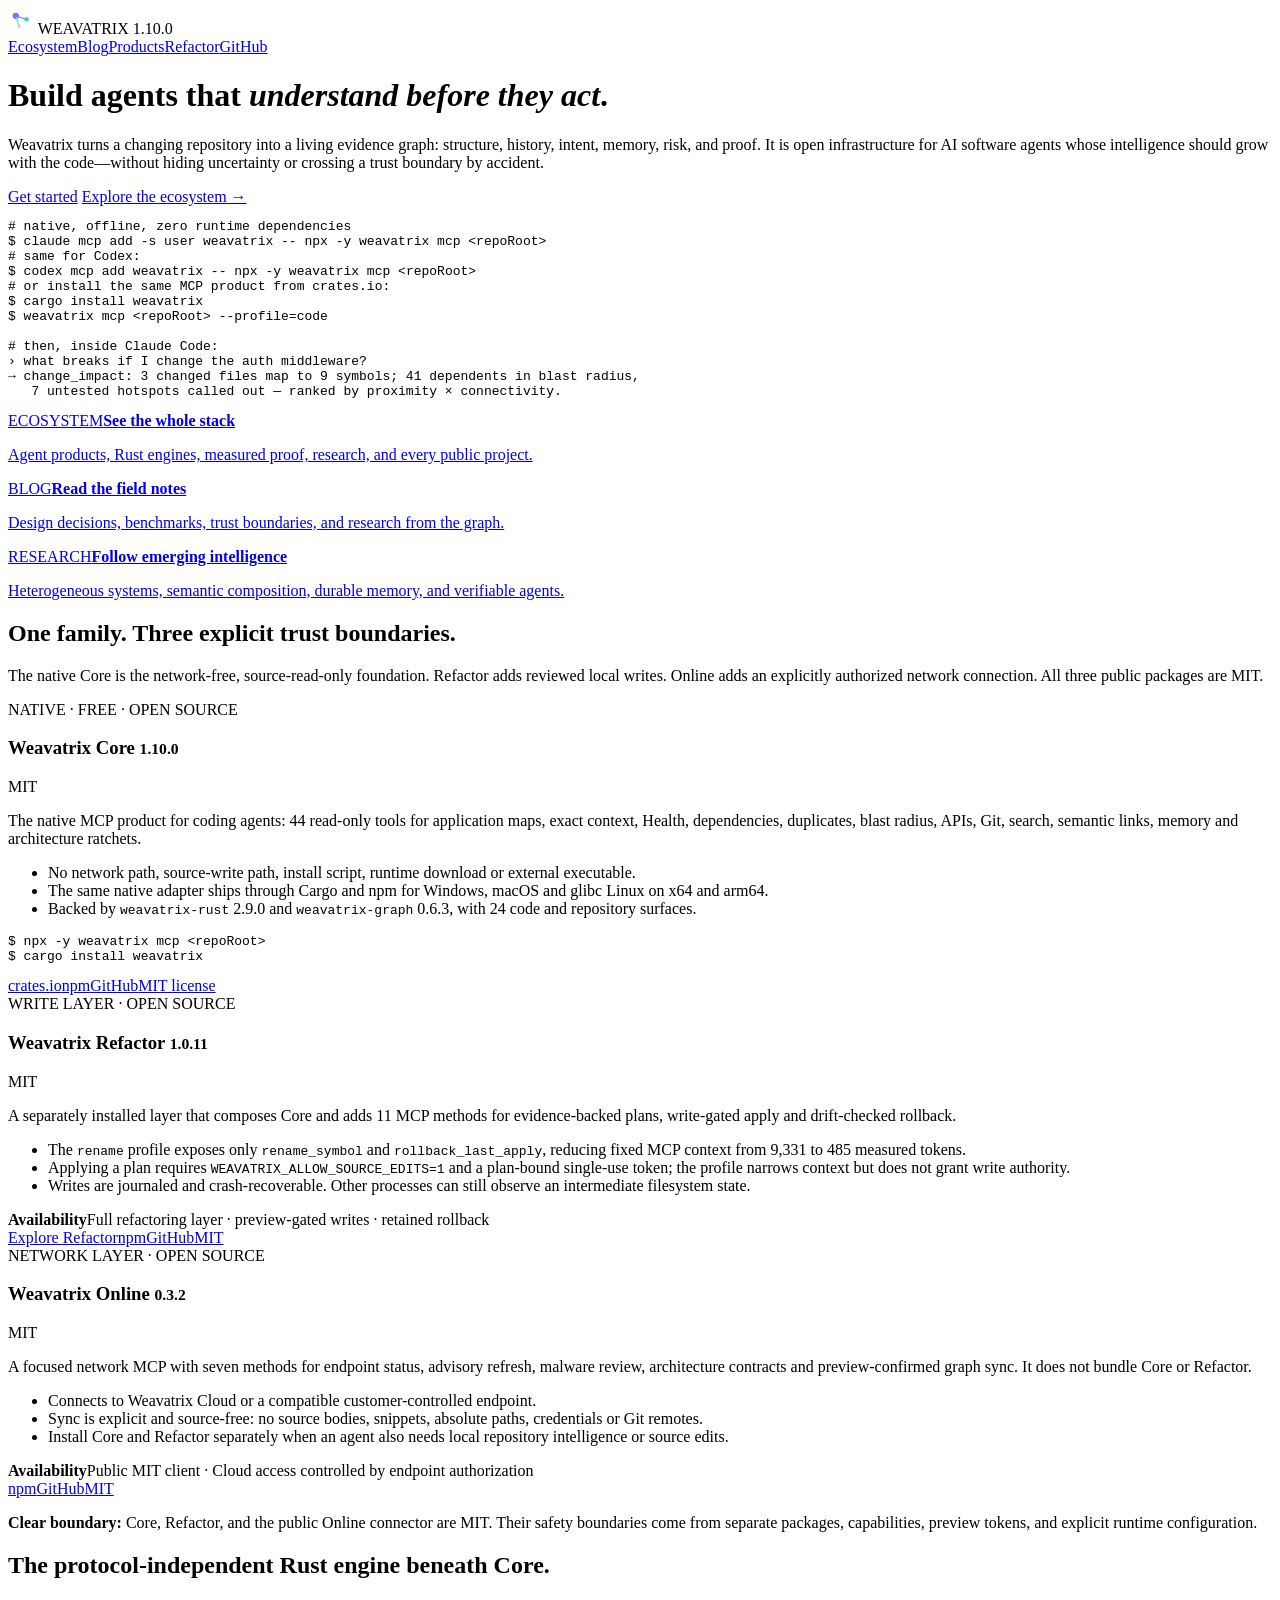
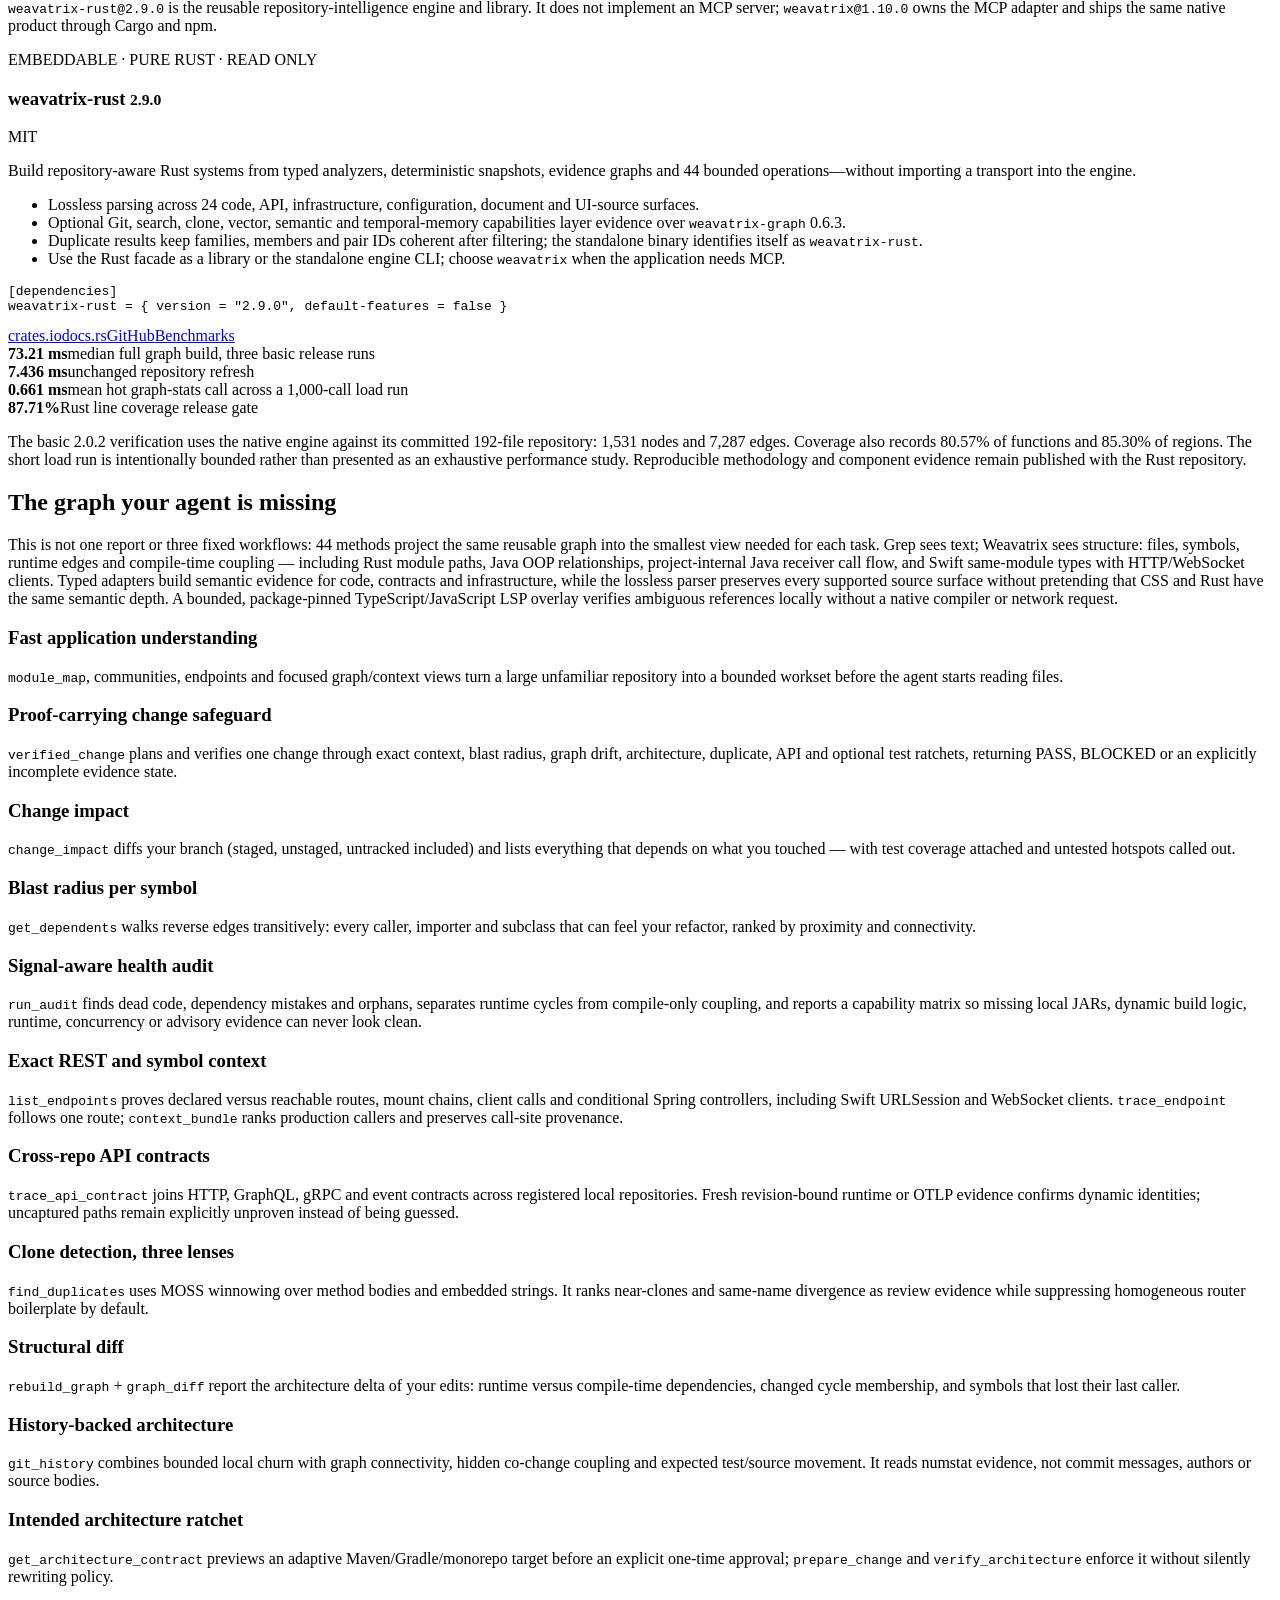
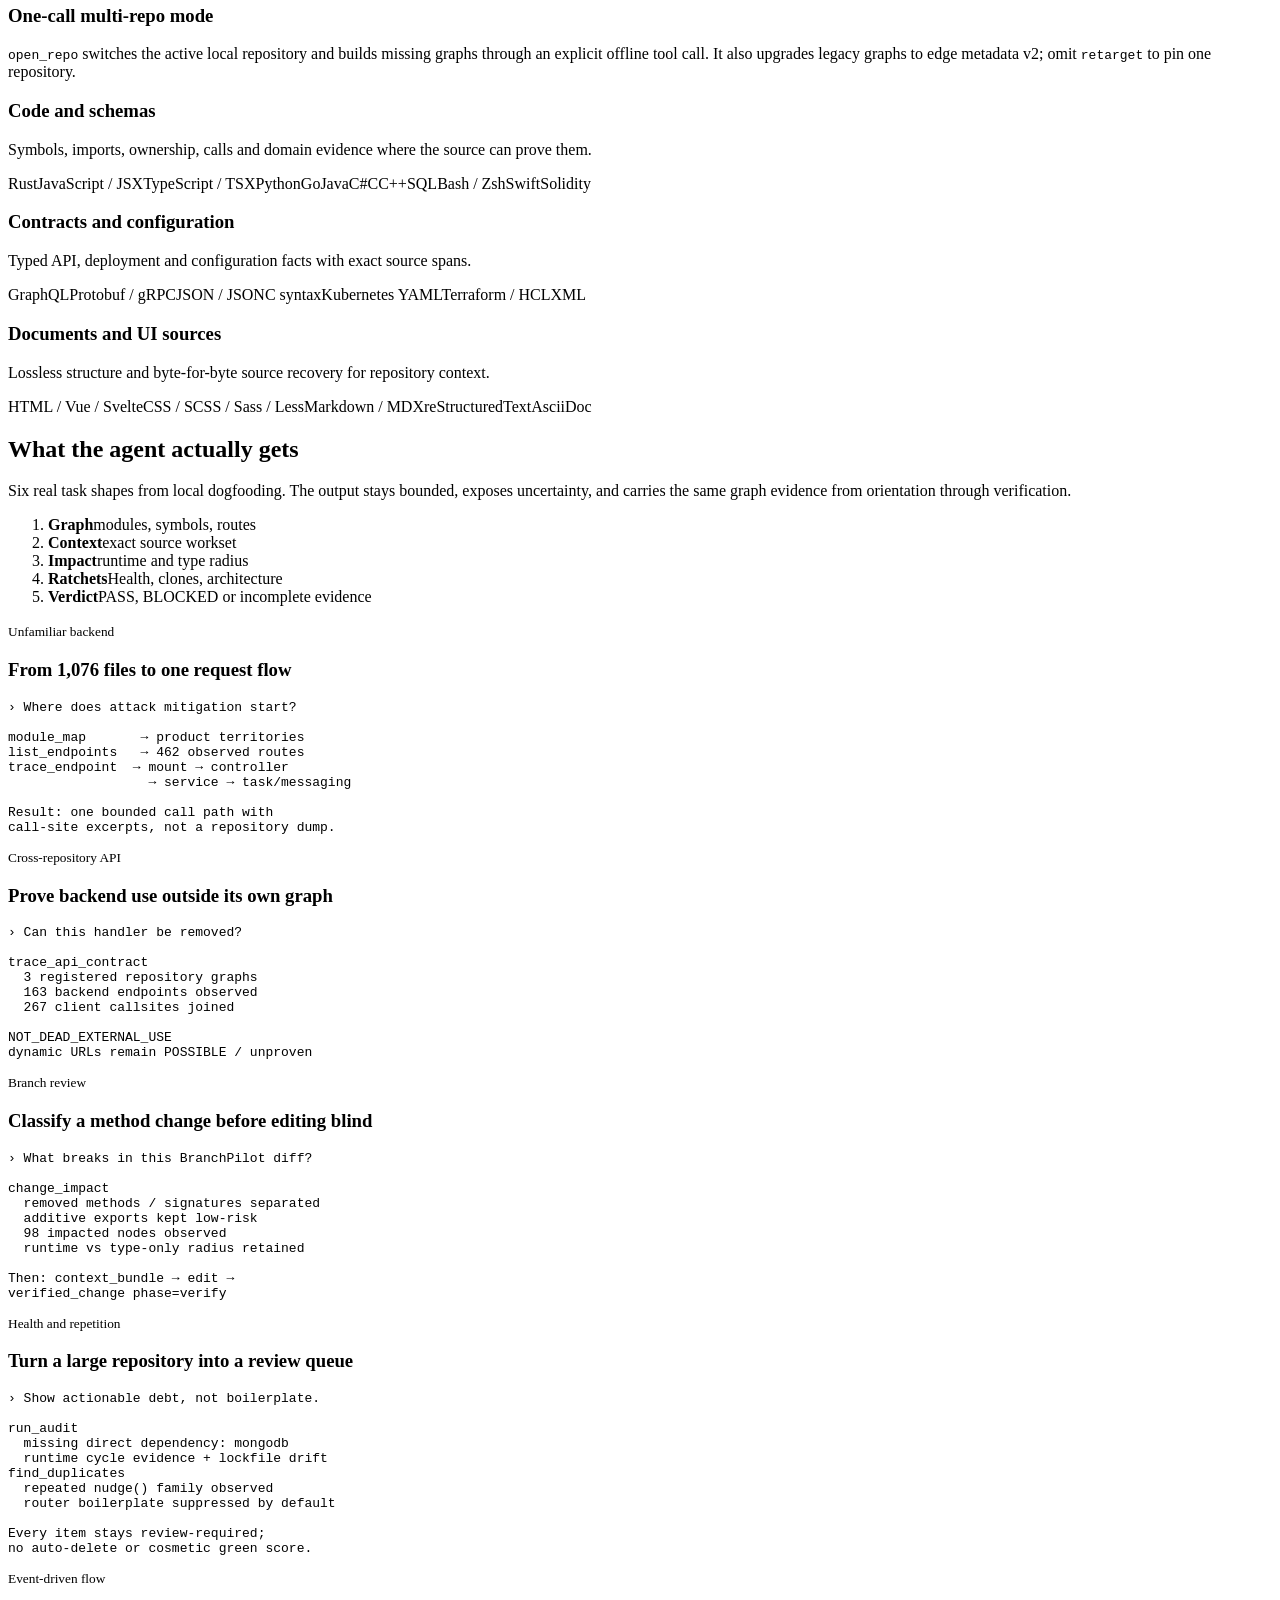
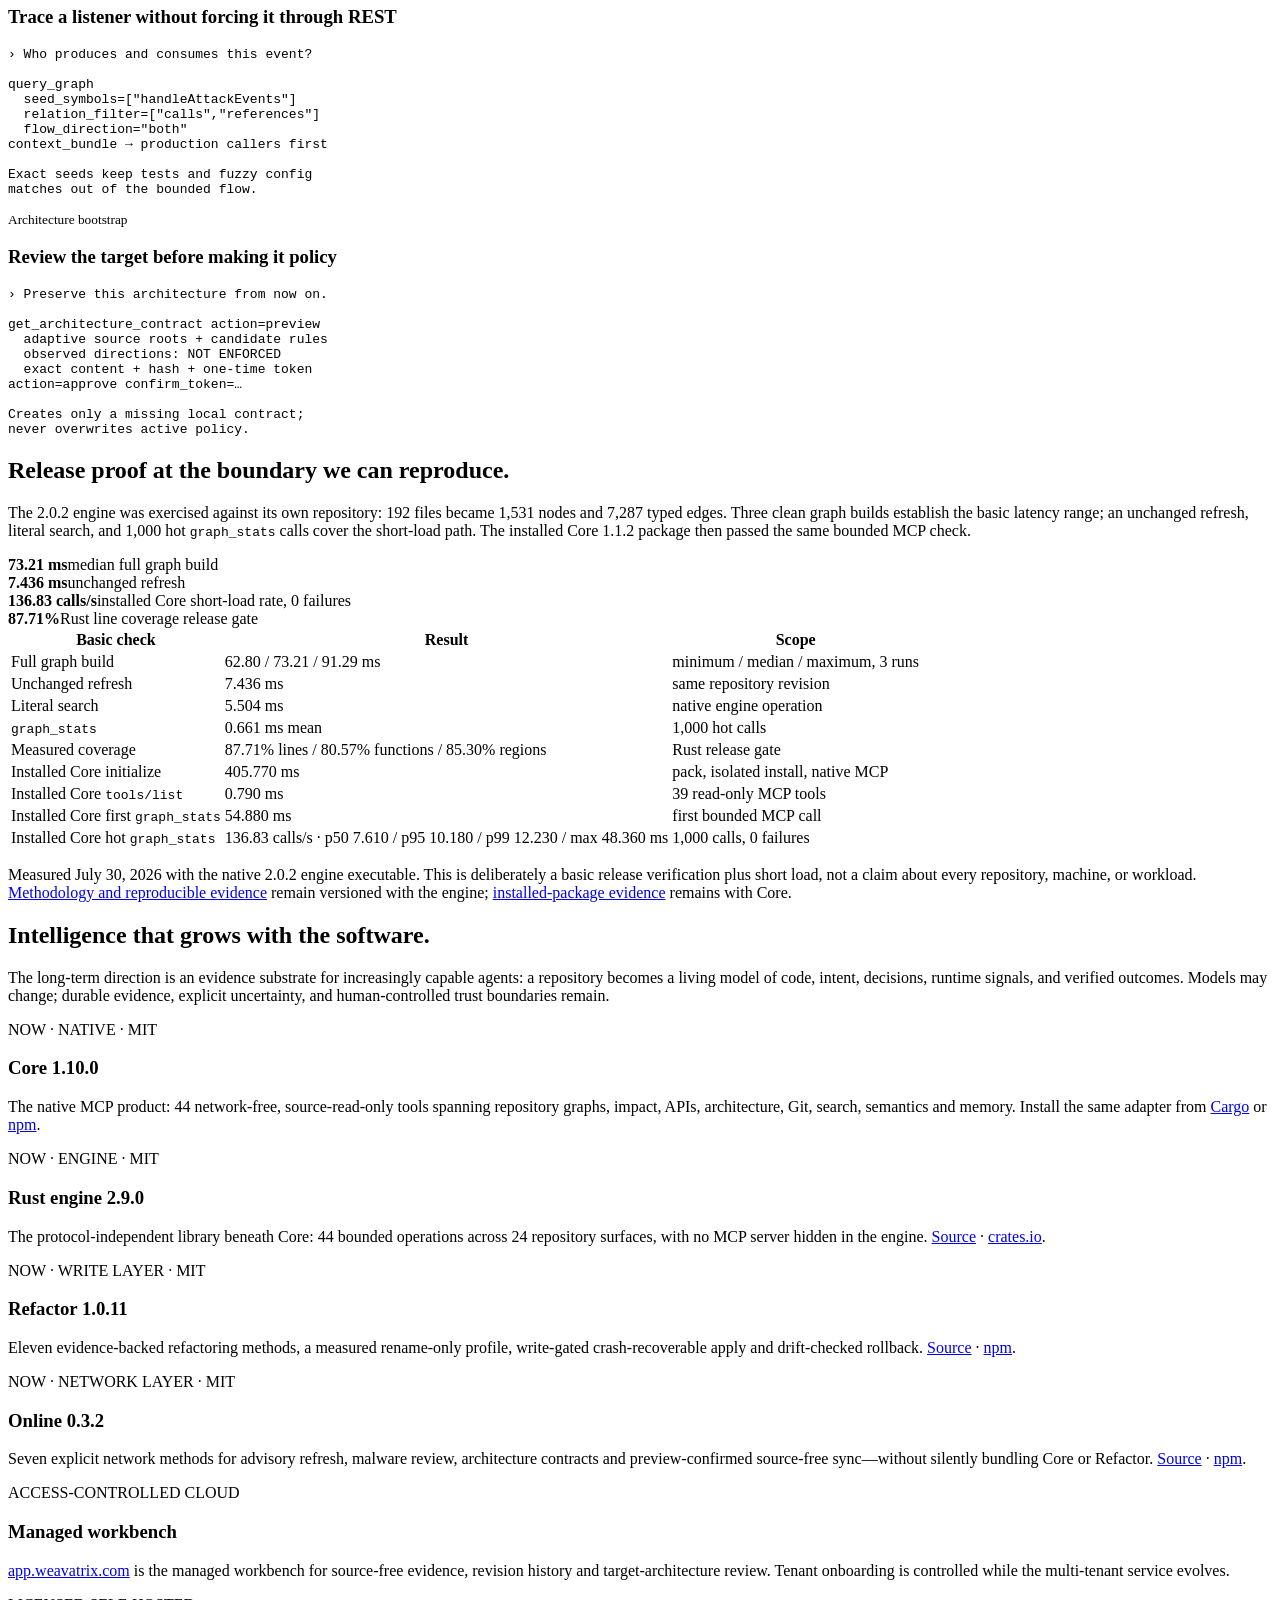
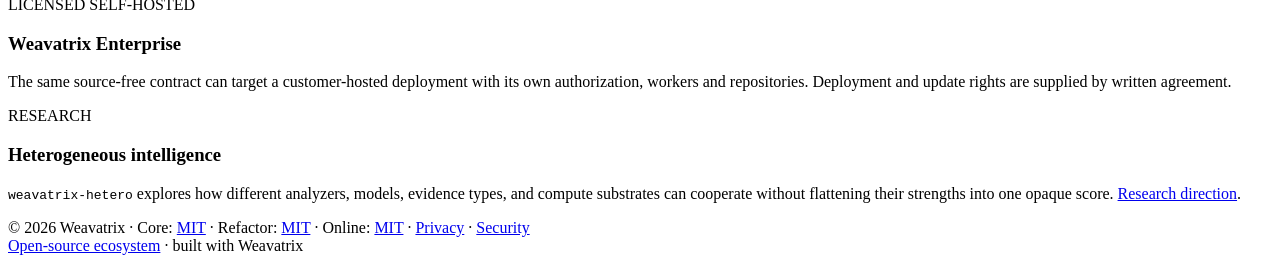
==== commit e43e4310: "site: weavatrix 1.10.0 with 44 operations on engine 2.9.0" ====
--- a/site/index.html
+++ b/site/index.html
@@ -33,7 +33,7 @@
   "description": "Open evidence infrastructure for AI software agents: repository graphs, memory, bounded intelligence, and safe action surfaces.",
   "url": "https://weavatrix.com",
   "downloadUrl": "https://www.npmjs.com/package/weavatrix",
-  "softwareVersion": "1.9.2",
+  "softwareVersion": "1.10.0",
   "license": "https://opensource.org/licenses/MIT",
   "offers": { "@type": "Offer", "price": "0", "priceCurrency": "USD" },
   "author": { "@type": "Organization", "name": "Weavatrix", "url": "https://github.com/Weavatrix" },
@@ -43,14 +43,14 @@
   ]
 }
 </script>
-<link rel="stylesheet" href="/styles.css?v=0.5.0-navigation-1">
+<link rel="stylesheet" href="/styles.css?v=0.5.1-mobile-hero-1">
 </head>
 <body>
 <div class="wrap">
   <header>
     <div class="mark">
       <svg width="26" height="26" viewBox="0 0 100 100"><circle cx="30" cy="30" r="12" fill="#7c6cff"/><circle cx="72" cy="44" r="9" fill="#40e0c8"/><circle cx="44" cy="74" r="9" fill="#f0f2f8"/><line x1="30" y1="30" x2="72" y2="44" stroke="#7c6cff" stroke-width="4"/><line x1="30" y1="30" x2="44" y2="74" stroke="#40e0c8" stroke-width="4"/></svg>
-      WEAVATRIX <span class="badge">1.9.2</span>
+      WEAVATRIX <span class="badge">1.10.0</span>
     </div>
     <nav aria-label="Primary"><a href="/ecosystem">Ecosystem</a><a href="/blog">Blog</a><a href="#products">Products</a><a href="/refactor">Refactor</a><a href="https://github.com/Weavatrix">GitHub</a></nav>
   </header>
@@ -87,9 +87,9 @@
     <p class="lead product-lead">The native Core is the network-free, source-read-only foundation. Refactor adds reviewed local writes. Online adds an explicitly authorized network connection. All three public packages are MIT.</p>
     <div class="product-grid">
       <article class="product-card core-product">
-        <div class="product-head"><div><span class="product-kicker">NATIVE · FREE · OPEN SOURCE</span><h3>Weavatrix Core <small>1.9.2</small></h3></div><span class="license-chip mit-chip">MIT</span></div>
-        <p>The native MCP product for coding agents: 43 read-only tools for application maps, exact context, Health, dependencies, duplicates, blast radius, APIs, Git, search, semantic links, memory and architecture ratchets.</p>
-        <ul><li>No network path, source-write path, install script, runtime download or external executable.</li><li>The same native adapter ships through Cargo and npm for Windows, macOS and glibc Linux on x64 and arm64.</li><li>Backed by <code>weavatrix-rust</code> 2.7.4 and <code>weavatrix-graph</code> 0.6.3, with 24 code and repository surfaces.</li></ul>
+        <div class="product-head"><div><span class="product-kicker">NATIVE · FREE · OPEN SOURCE</span><h3>Weavatrix Core <small>1.10.0</small></h3></div><span class="license-chip mit-chip">MIT</span></div>
+        <p>The native MCP product for coding agents: 44 read-only tools for application maps, exact context, Health, dependencies, duplicates, blast radius, APIs, Git, search, semantic links, memory and architecture ratchets.</p>
+        <ul><li>No network path, source-write path, install script, runtime download or external executable.</li><li>The same native adapter ships through Cargo and npm for Windows, macOS and glibc Linux on x64 and arm64.</li><li>Backed by <code>weavatrix-rust</code> 2.9.0 and <code>weavatrix-graph</code> 0.6.3, with 24 code and repository surfaces.</li></ul>
         <pre><span class="g">$</span> npx -y weavatrix mcp &lt;repoRoot&gt;&#10;<span class="g">$</span> cargo install weavatrix</pre>
         <div class="product-actions"><a href="https://crates.io/crates/weavatrix">crates.io</a><a href="https://www.npmjs.com/package/weavatrix">npm</a><a href="https://github.com/Weavatrix/weavatrix">GitHub</a><a href="/license">MIT license</a></div>
       </article>
@@ -110,10 +110,10 @@
     </div>
     <p class="license-note"><strong>Clear boundary:</strong> Core, Refactor, and the public Online connector are MIT. Their safety boundaries come from separate packages, capabilities, preview tokens, and explicit runtime configuration.</p>
   </section>
-  <section id="rust"><h2>The protocol-independent Rust engine beneath Core.</h2><p class="lead"><code>weavatrix-rust@2.7.4</code> is the reusable repository-intelligence engine and library. It does not implement an MCP server; <code>weavatrix@1.9.2</code> owns the MCP adapter and ships the same native product through Cargo and npm.</p><div class="rust-grid"><article class="product-card rust-product"><div class="product-head"><div><span class="product-kicker">EMBEDDABLE · PURE RUST · READ ONLY</span><h3>weavatrix-rust <small>2.7.4</small></h3></div><span class="license-chip mit-chip">MIT</span></div><p>Build repository-aware Rust systems from typed analyzers, deterministic snapshots, evidence graphs and 43 bounded operations—without importing a transport into the engine.</p><ul><li>Lossless parsing across 24 code, API, infrastructure, configuration, document and UI-source surfaces.</li><li>Optional Git, search, clone, vector, semantic and temporal-memory capabilities layer evidence over <code>weavatrix-graph</code> 0.6.3.</li><li>Duplicate results keep families, members and pair IDs coherent after filtering; the standalone binary identifies itself as <code>weavatrix-rust</code>.</li><li>Use the Rust facade as a library or the standalone engine CLI; choose <code>weavatrix</code> when the application needs MCP.</li></ul><pre>[dependencies]&#10;weavatrix-rust = { version = "2.7.4", default-features = false }</pre><div class="product-actions"><a href="https://crates.io/crates/weavatrix-rust">crates.io</a><a href="https://docs.rs/weavatrix-rust">docs.rs</a><a href="https://github.com/Weavatrix/weavatrix-rust">GitHub</a><a href="https://github.com/Weavatrix/weavatrix-rust/blob/main/docs/benchmarks.md">Benchmarks</a></div></article><div class="rust-metrics" aria-label="Weavatrix Rust 2.0.2 basic release verification"><div class="metric"><strong>73.21 ms</strong><span>median full graph build, three basic release runs</span></div><div class="metric"><strong>7.436 ms</strong><span>unchanged repository refresh</span></div><div class="metric"><strong>0.661 ms</strong><span>mean hot graph-stats call across a 1,000-call load run</span></div><div class="metric"><strong>87.71%</strong><span>Rust line coverage release gate</span></div></div></div><p class="method-note">The basic 2.0.2 verification uses the native engine against its committed 192-file repository: 1,531 nodes and 7,287 edges. Coverage also records 80.57% of functions and 85.30% of regions. The short load run is intentionally bounded rather than presented as an exhaustive performance study. Reproducible methodology and component evidence remain published with the Rust repository.</p></section>
+  <section id="rust"><h2>The protocol-independent Rust engine beneath Core.</h2><p class="lead"><code>weavatrix-rust@2.9.0</code> is the reusable repository-intelligence engine and library. It does not implement an MCP server; <code>weavatrix@1.10.0</code> owns the MCP adapter and ships the same native product through Cargo and npm.</p><div class="rust-grid"><article class="product-card rust-product"><div class="product-head"><div><span class="product-kicker">EMBEDDABLE · PURE RUST · READ ONLY</span><h3>weavatrix-rust <small>2.9.0</small></h3></div><span class="license-chip mit-chip">MIT</span></div><p>Build repository-aware Rust systems from typed analyzers, deterministic snapshots, evidence graphs and 44 bounded operations—without importing a transport into the engine.</p><ul><li>Lossless parsing across 24 code, API, infrastructure, configuration, document and UI-source surfaces.</li><li>Optional Git, search, clone, vector, semantic and temporal-memory capabilities layer evidence over <code>weavatrix-graph</code> 0.6.3.</li><li>Duplicate results keep families, members and pair IDs coherent after filtering; the standalone binary identifies itself as <code>weavatrix-rust</code>.</li><li>Use the Rust facade as a library or the standalone engine CLI; choose <code>weavatrix</code> when the application needs MCP.</li></ul><pre>[dependencies]&#10;weavatrix-rust = { version = "2.9.0", default-features = false }</pre><div class="product-actions"><a href="https://crates.io/crates/weavatrix-rust">crates.io</a><a href="https://docs.rs/weavatrix-rust">docs.rs</a><a href="https://github.com/Weavatrix/weavatrix-rust">GitHub</a><a href="https://github.com/Weavatrix/weavatrix-rust/blob/main/docs/benchmarks.md">Benchmarks</a></div></article><div class="rust-metrics" aria-label="Weavatrix Rust 2.0.2 basic release verification"><div class="metric"><strong>73.21 ms</strong><span>median full graph build, three basic release runs</span></div><div class="metric"><strong>7.436 ms</strong><span>unchanged repository refresh</span></div><div class="metric"><strong>0.661 ms</strong><span>mean hot graph-stats call across a 1,000-call load run</span></div><div class="metric"><strong>87.71%</strong><span>Rust line coverage release gate</span></div></div></div><p class="method-note">The basic 2.0.2 verification uses the native engine against its committed 192-file repository: 1,531 nodes and 7,287 edges. Coverage also records 80.57% of functions and 85.30% of regions. The short load run is intentionally bounded rather than presented as an exhaustive performance study. Reproducible methodology and component evidence remain published with the Rust repository.</p></section>
   <section id="features">
     <h2>The graph your agent is missing</h2>
-    <p class="lead">This is not one report or three fixed workflows: 43 methods project the same reusable graph into the smallest view needed for each task. Grep sees text; Weavatrix sees structure: files, symbols, runtime edges and compile-time coupling — including Rust module paths, Java OOP relationships, project-internal Java receiver call flow, and Swift same-module types with HTTP/WebSocket clients. Typed adapters build semantic evidence for code, contracts and infrastructure, while the lossless parser preserves every supported source surface without pretending that CSS and Rust have the same semantic depth. A bounded, package-pinned TypeScript/JavaScript LSP overlay verifies ambiguous references locally without a native compiler or network request.</p>
+    <p class="lead">This is not one report or three fixed workflows: 44 methods project the same reusable graph into the smallest view needed for each task. Grep sees text; Weavatrix sees structure: files, symbols, runtime edges and compile-time coupling — including Rust module paths, Java OOP relationships, project-internal Java receiver call flow, and Swift same-module types with HTTP/WebSocket clients. Typed adapters build semantic evidence for code, contracts and infrastructure, while the lossless parser preserves every supported source surface without pretending that CSS and Rust have the same semantic depth. A bounded, package-pinned TypeScript/JavaScript LSP overlay verifies ambiguous references locally without a native compiler or network request.</p>
     <div class="grid">
       <div class="card"><h3><span class="dot"></span>Fast application understanding</h3><p><code>module_map</code>, communities, endpoints and focused graph/context views turn a large unfamiliar repository into a bounded workset before the agent starts reading files.</p></div>
       <div class="card"><h3><span class="dot t"></span>Proof-carrying change safeguard</h3><p><code>verified_change</code> plans and verifies one change through exact context, blast radius, graph drift, architecture, duplicate, API and optional test ratchets, returning PASS, BLOCKED or an explicitly incomplete evidence state.</p></div>
@@ -275,8 +275,8 @@
     <h2>Intelligence that grows with the software.</h2>
     <p class="lead">The long-term direction is an evidence substrate for increasingly capable agents: a repository becomes a living model of code, intent, decisions, runtime signals, and verified outcomes. Models may change; durable evidence, explicit uncertainty, and human-controlled trust boundaries remain.</p>
     <div class="road">
-      <div class="step now"><span class="tag">NOW · NATIVE · MIT</span><h3>Core 1.9.2</h3><p>The native MCP product: 43 network-free, source-read-only tools spanning repository graphs, impact, APIs, architecture, Git, search, semantics and memory. Install the same adapter from <a href="https://crates.io/crates/weavatrix">Cargo</a> or <a href="https://www.npmjs.com/package/weavatrix">npm</a>.</p></div>
-      <div class="step now"><span class="tag">NOW · ENGINE · MIT</span><h3>Rust engine 2.7.4</h3><p>The protocol-independent library beneath Core: 43 bounded operations across 24 repository surfaces, with no MCP server hidden in the engine. <a href="https://github.com/Weavatrix/weavatrix-rust">Source</a> · <a href="https://crates.io/crates/weavatrix-rust">crates.io</a>.</p></div>
+      <div class="step now"><span class="tag">NOW · NATIVE · MIT</span><h3>Core 1.10.0</h3><p>The native MCP product: 44 network-free, source-read-only tools spanning repository graphs, impact, APIs, architecture, Git, search, semantics and memory. Install the same adapter from <a href="https://crates.io/crates/weavatrix">Cargo</a> or <a href="https://www.npmjs.com/package/weavatrix">npm</a>.</p></div>
+      <div class="step now"><span class="tag">NOW · ENGINE · MIT</span><h3>Rust engine 2.9.0</h3><p>The protocol-independent library beneath Core: 44 bounded operations across 24 repository surfaces, with no MCP server hidden in the engine. <a href="https://github.com/Weavatrix/weavatrix-rust">Source</a> · <a href="https://crates.io/crates/weavatrix-rust">crates.io</a>.</p></div>
       <div class="step now"><span class="tag">NOW · WRITE LAYER · MIT</span><h3>Refactor 1.0.11</h3><p>Eleven evidence-backed refactoring methods, a measured rename-only profile, write-gated crash-recoverable apply and drift-checked rollback. <a href="https://github.com/Weavatrix/weavatrix-refactor">Source</a> · <a href="https://www.npmjs.com/package/weavatrix-refactor">npm</a>.</p></div>
       <div class="step now"><span class="tag">NOW · NETWORK LAYER · MIT</span><h3>Online 0.3.2</h3><p>Seven explicit network methods for advisory refresh, malware review, architecture contracts and preview-confirmed source-free sync—without silently bundling Core or Refactor. <a href="https://github.com/Weavatrix/weavatrix-online">Source</a> · <a href="https://www.npmjs.com/package/weavatrix-online">npm</a>.</p></div>
       <div class="step next"><span class="tag">ACCESS-CONTROLLED CLOUD</span><h3>Managed workbench</h3><p><a href="https://app.weavatrix.com">app.weavatrix.com</a> is the managed workbench for source-free evidence, revision history and target-architecture review. Tenant onboarding is controlled while the multi-tenant service evolves.</p></div>
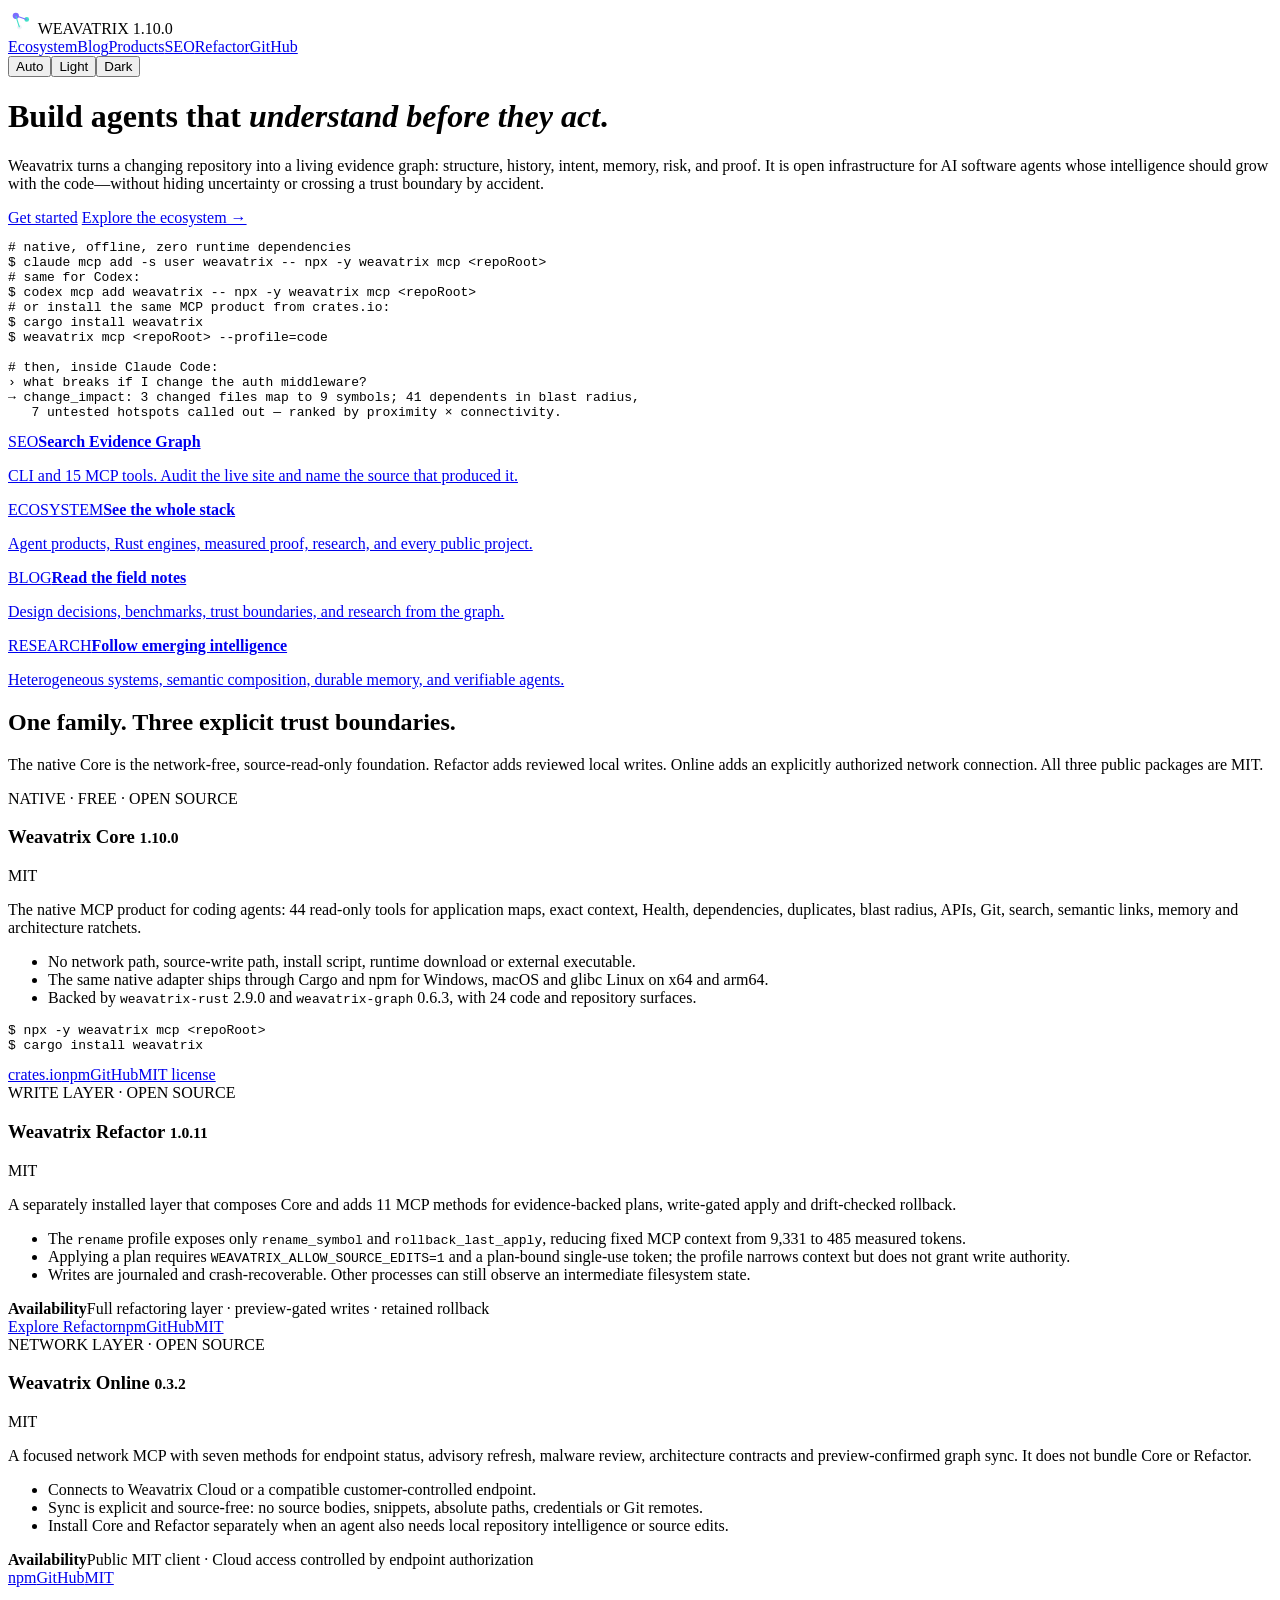
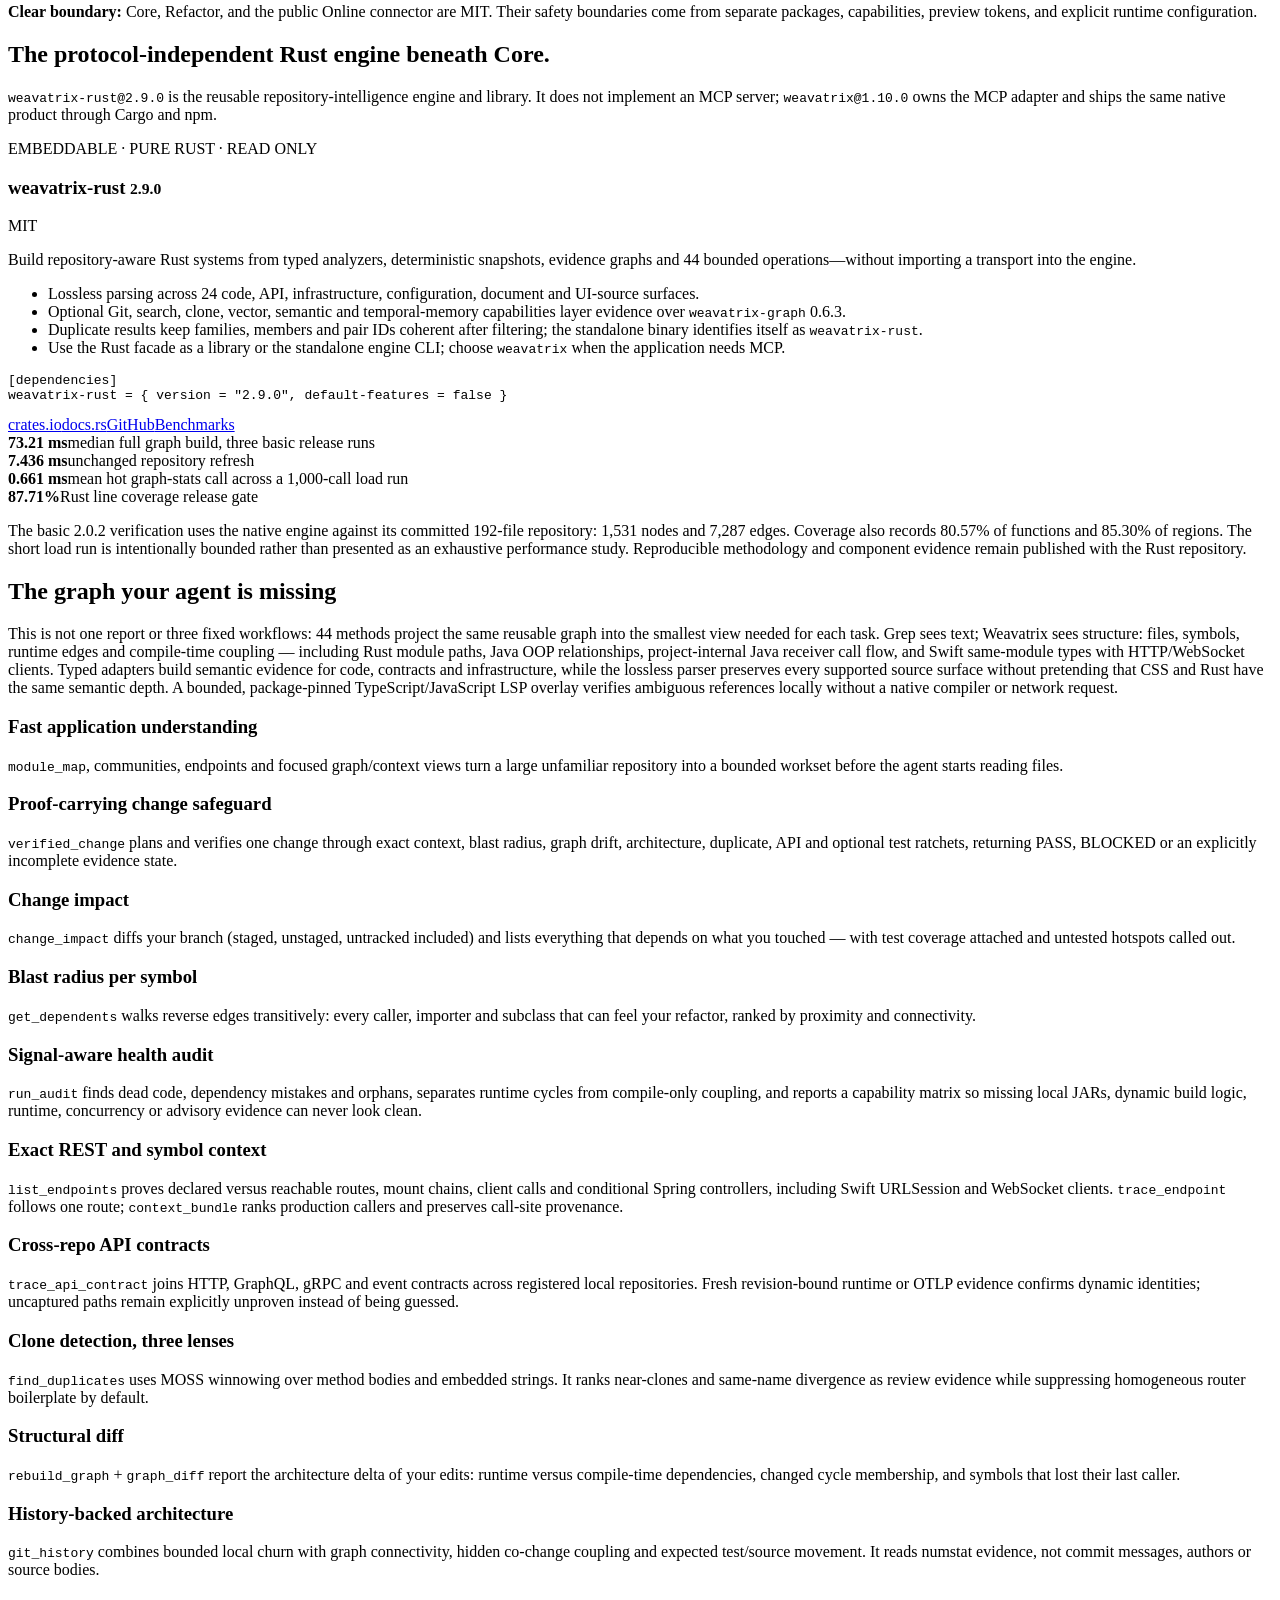
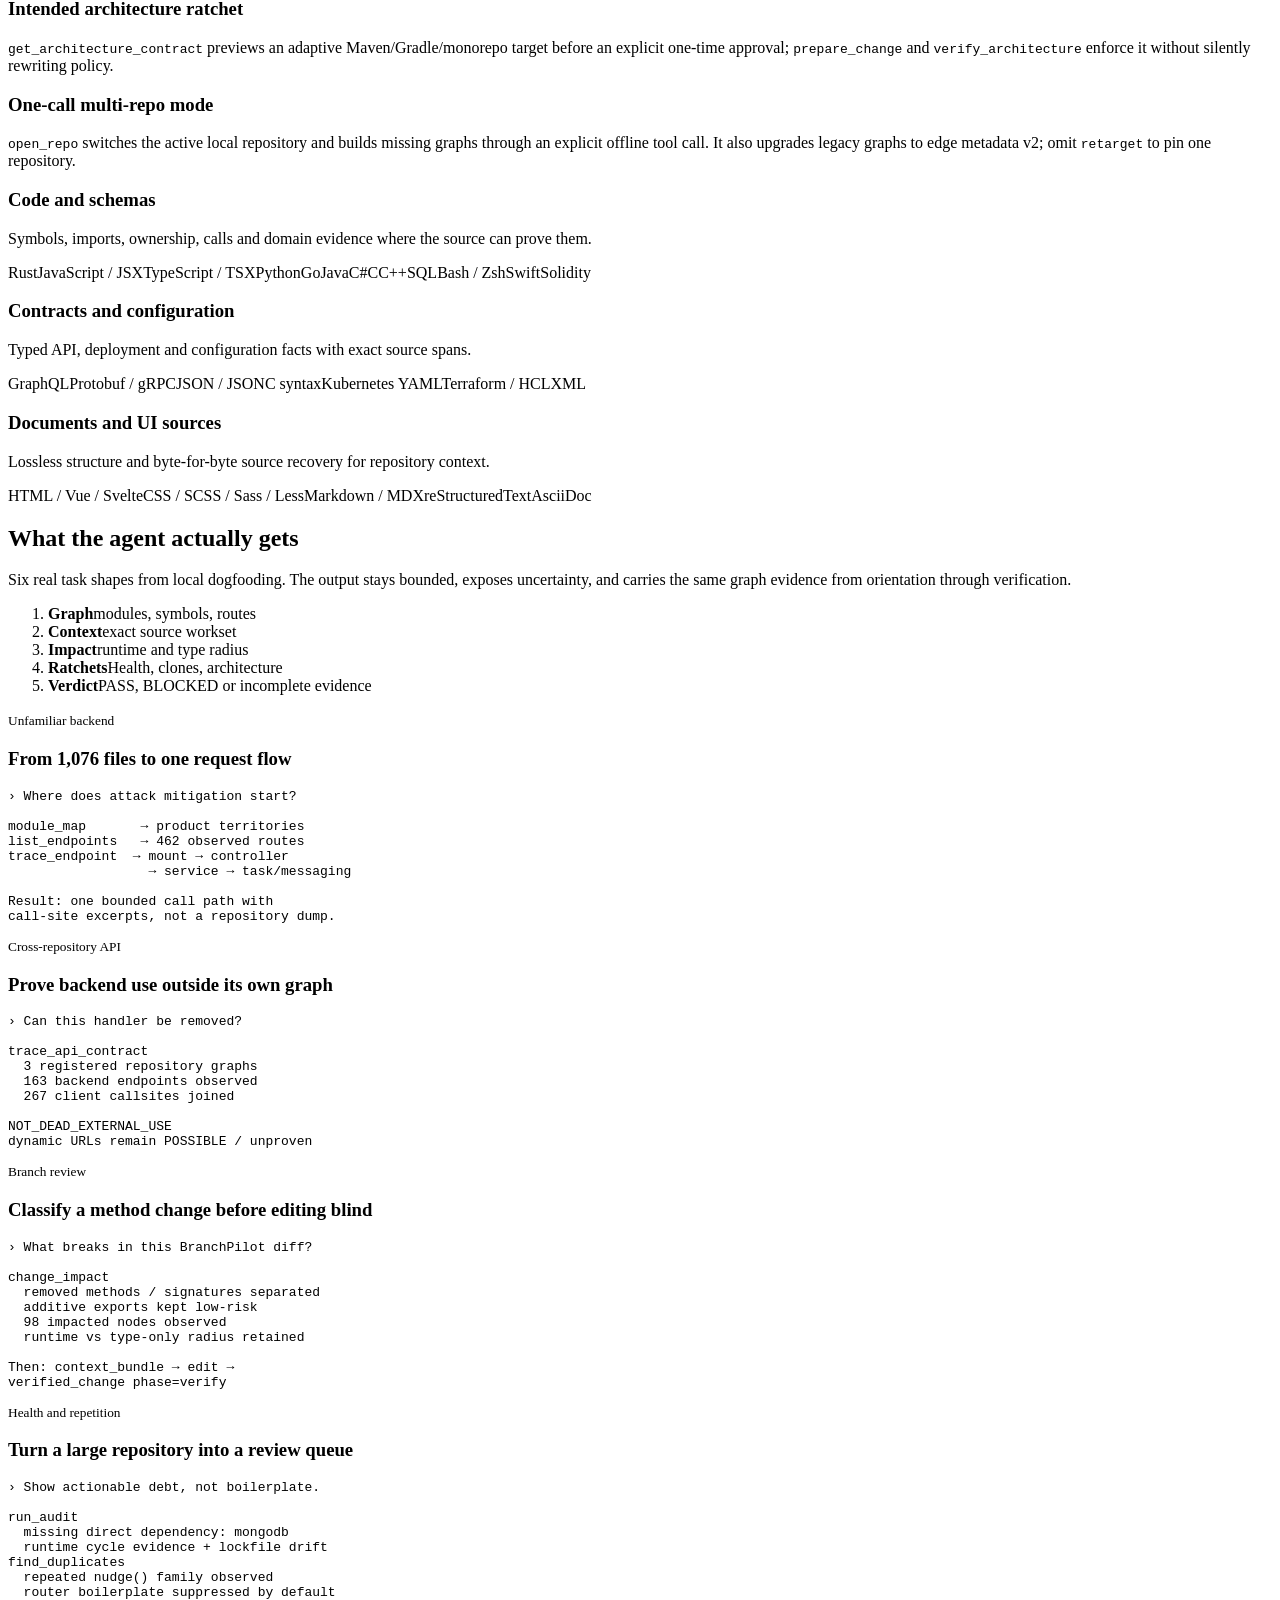
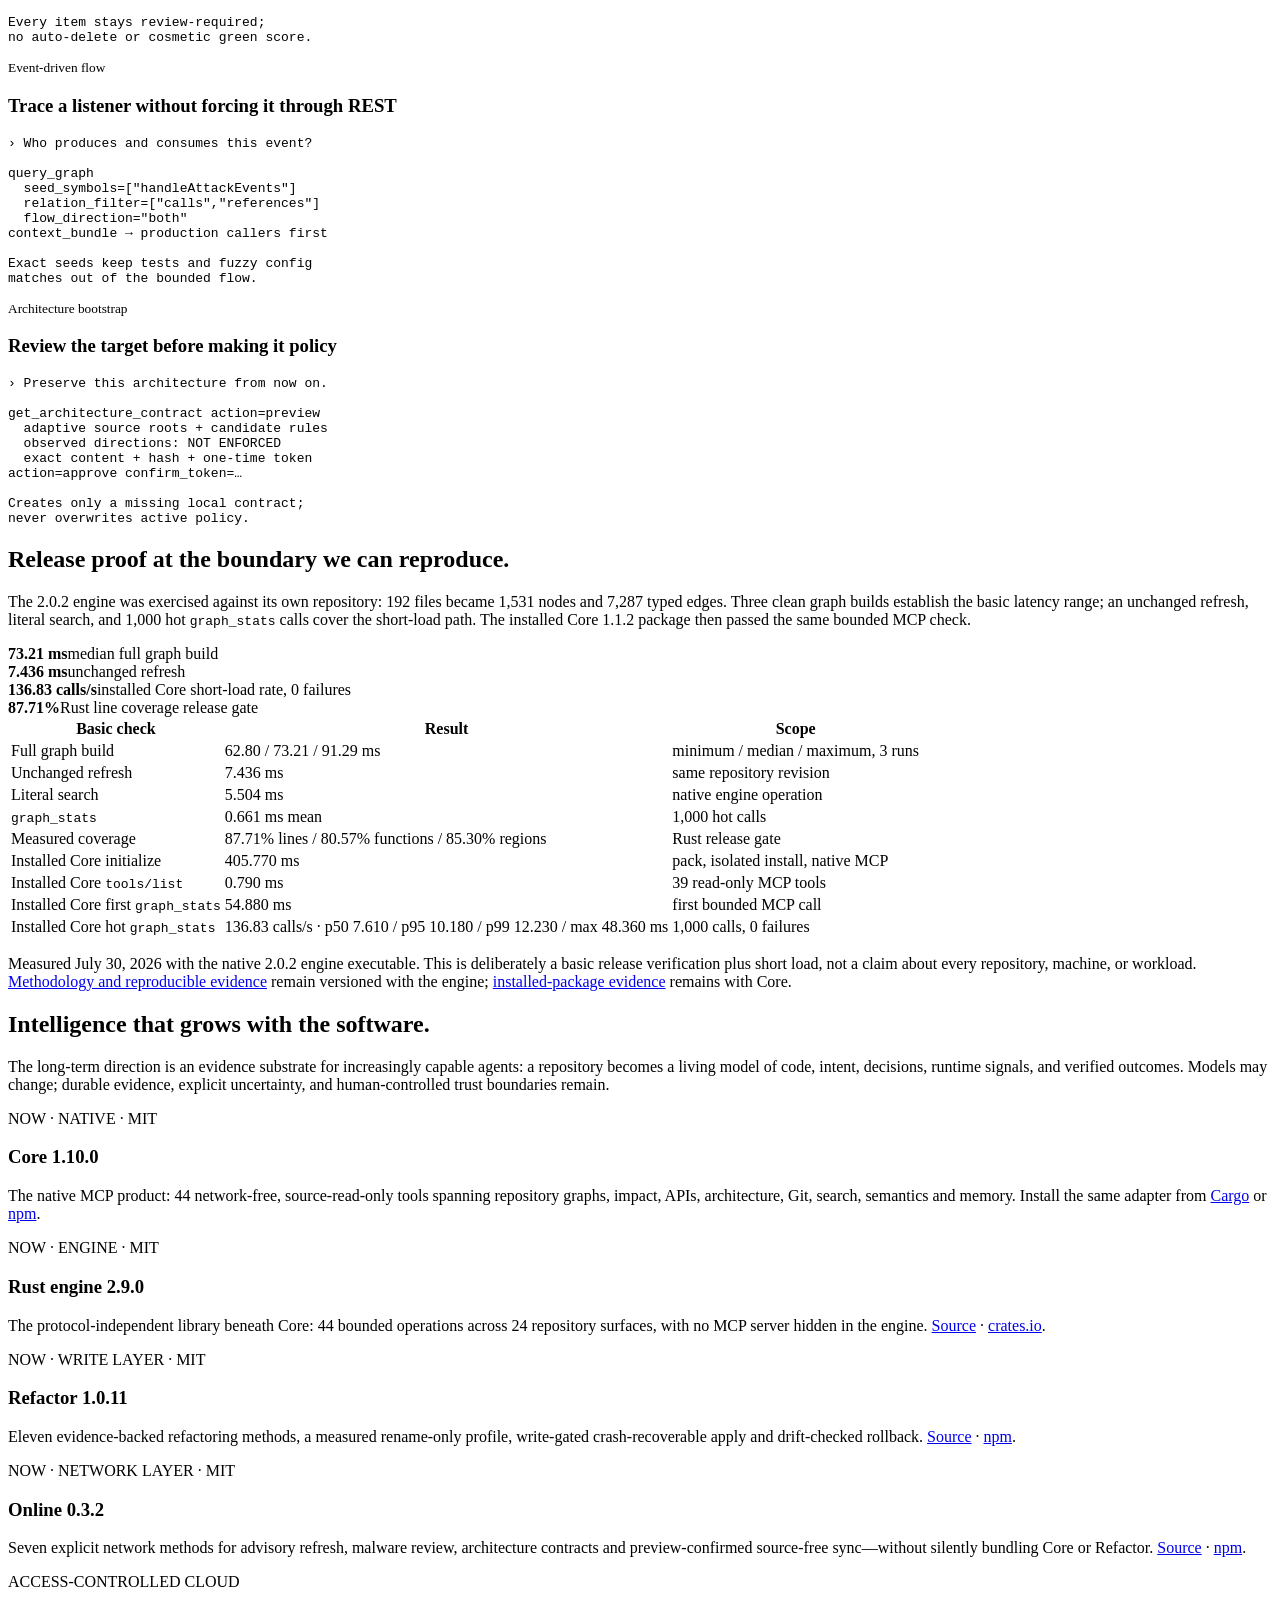
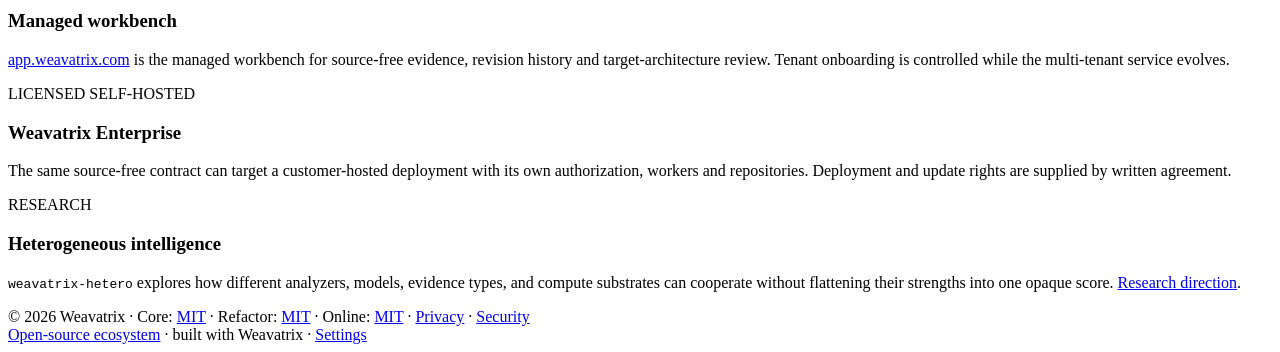
==== commit b55c0785: "Publish Weavatrix SEO as a first-class product surface" ====
--- a/site/index.html
+++ b/site/index.html
@@ -1,4 +1,4 @@
-﻿<!doctype html>
+<!doctype html>
 <html lang="en">
 <head>
 <meta charset="utf-8">
@@ -43,7 +43,7 @@
   ]
 }
 </script>
-<link rel="stylesheet" href="/styles.css?v=0.5.1-mobile-hero-1">
+<link rel="stylesheet" href="/styles.css?v=0.5.1-mobile-hero-1"><link rel="stylesheet" href="/theme.css?v=0.1.0"><script>(function(){try{var k='weavatrix-theme',c=localStorage.getItem(k);if(c!=='light'&&c!=='dark')c='auto';var m=window.matchMedia&&window.matchMedia('(prefers-color-scheme: light)').matches;var e=document.documentElement;e.setAttribute('data-theme',c);e.setAttribute('data-theme-resolved',c==='auto'?(m?'light':'dark'):c)}catch(e){}})()</script>
 </head>
 <body>
 <div class="wrap">
@@ -52,7 +52,7 @@
       <svg width="26" height="26" viewBox="0 0 100 100"><circle cx="30" cy="30" r="12" fill="#7c6cff"/><circle cx="72" cy="44" r="9" fill="#40e0c8"/><circle cx="44" cy="74" r="9" fill="#f0f2f8"/><line x1="30" y1="30" x2="72" y2="44" stroke="#7c6cff" stroke-width="4"/><line x1="30" y1="30" x2="44" y2="74" stroke="#40e0c8" stroke-width="4"/></svg>
       WEAVATRIX <span class="badge">1.10.0</span>
     </div>
-    <nav aria-label="Primary"><a href="/ecosystem">Ecosystem</a><a href="/blog">Blog</a><a href="#products">Products</a><a href="/refactor">Refactor</a><a href="https://github.com/Weavatrix">GitHub</a></nav>
+    <nav aria-label="Primary"><a href="/ecosystem">Ecosystem</a><a href="/blog">Blog</a><a href="#products">Products</a><a href="/seo">SEO</a><a href="/refactor">Refactor</a><a href="https://github.com/Weavatrix">GitHub</a><div class="theme-switch" role="group" aria-label="Appearance"><button type="button" data-theme-choice="auto" aria-pressed="true">Auto</button><button type="button" data-theme-choice="light" aria-pressed="false">Light</button><button type="button" data-theme-choice="dark" aria-pressed="false">Dark</button></div></nav>
   </header>
   <div class="hero">
     <div id="hero-field" aria-hidden="true"></div>
@@ -78,6 +78,7 @@
     </div>
   </div>
   <section class="portal-strip" aria-label="Explore Weavatrix">
+    <a class="portal-card" href="/seo"><span>SEO</span><strong>Search Evidence Graph</strong><p>CLI and 15 MCP tools. Audit the live site and name the source that produced it.</p></a>
     <a class="portal-card" href="/ecosystem"><span>ECOSYSTEM</span><strong>See the whole stack</strong><p>Agent products, Rust engines, measured proof, research, and every public project.</p></a>
     <a class="portal-card" href="/blog"><span>BLOG</span><strong>Read the field notes</strong><p>Design decisions, benchmarks, trust boundaries, and research from the graph.</p></a>
     <a class="portal-card" href="/ecosystem#research"><span>RESEARCH</span><strong>Follow emerging intelligence</strong><p>Heterogeneous systems, semantic composition, durable memory, and verifiable agents.</p></a>
@@ -287,11 +288,12 @@
 
   <footer>
     <div>© 2026 Weavatrix · Core: <a href="/license">MIT</a> · Refactor: <a href="https://github.com/Weavatrix/weavatrix-refactor/blob/main/LICENSE">MIT</a> · Online: <a href="https://github.com/Weavatrix/weavatrix-online/blob/main/LICENSE.md">MIT</a> · <a href="/privacy">Privacy</a> · <a href="/security">Security</a></div>
-    <div><a href="/ecosystem">Open-source ecosystem</a> · built with Weavatrix</div>
+    <div><a href="/ecosystem">Open-source ecosystem</a> · built with Weavatrix &middot; <a href="/settings">Settings</a></div>
   </footer>
 </div>
 
 <script src="/hero-field.js?v=0.3.9-hero-field-1"></script>
 <script src="/graph-animation.js?v=0.3.9-hero-graph-6"></script>
+<script src="/theme.js?v=0.1.0"></script>
 </body>
 </html>
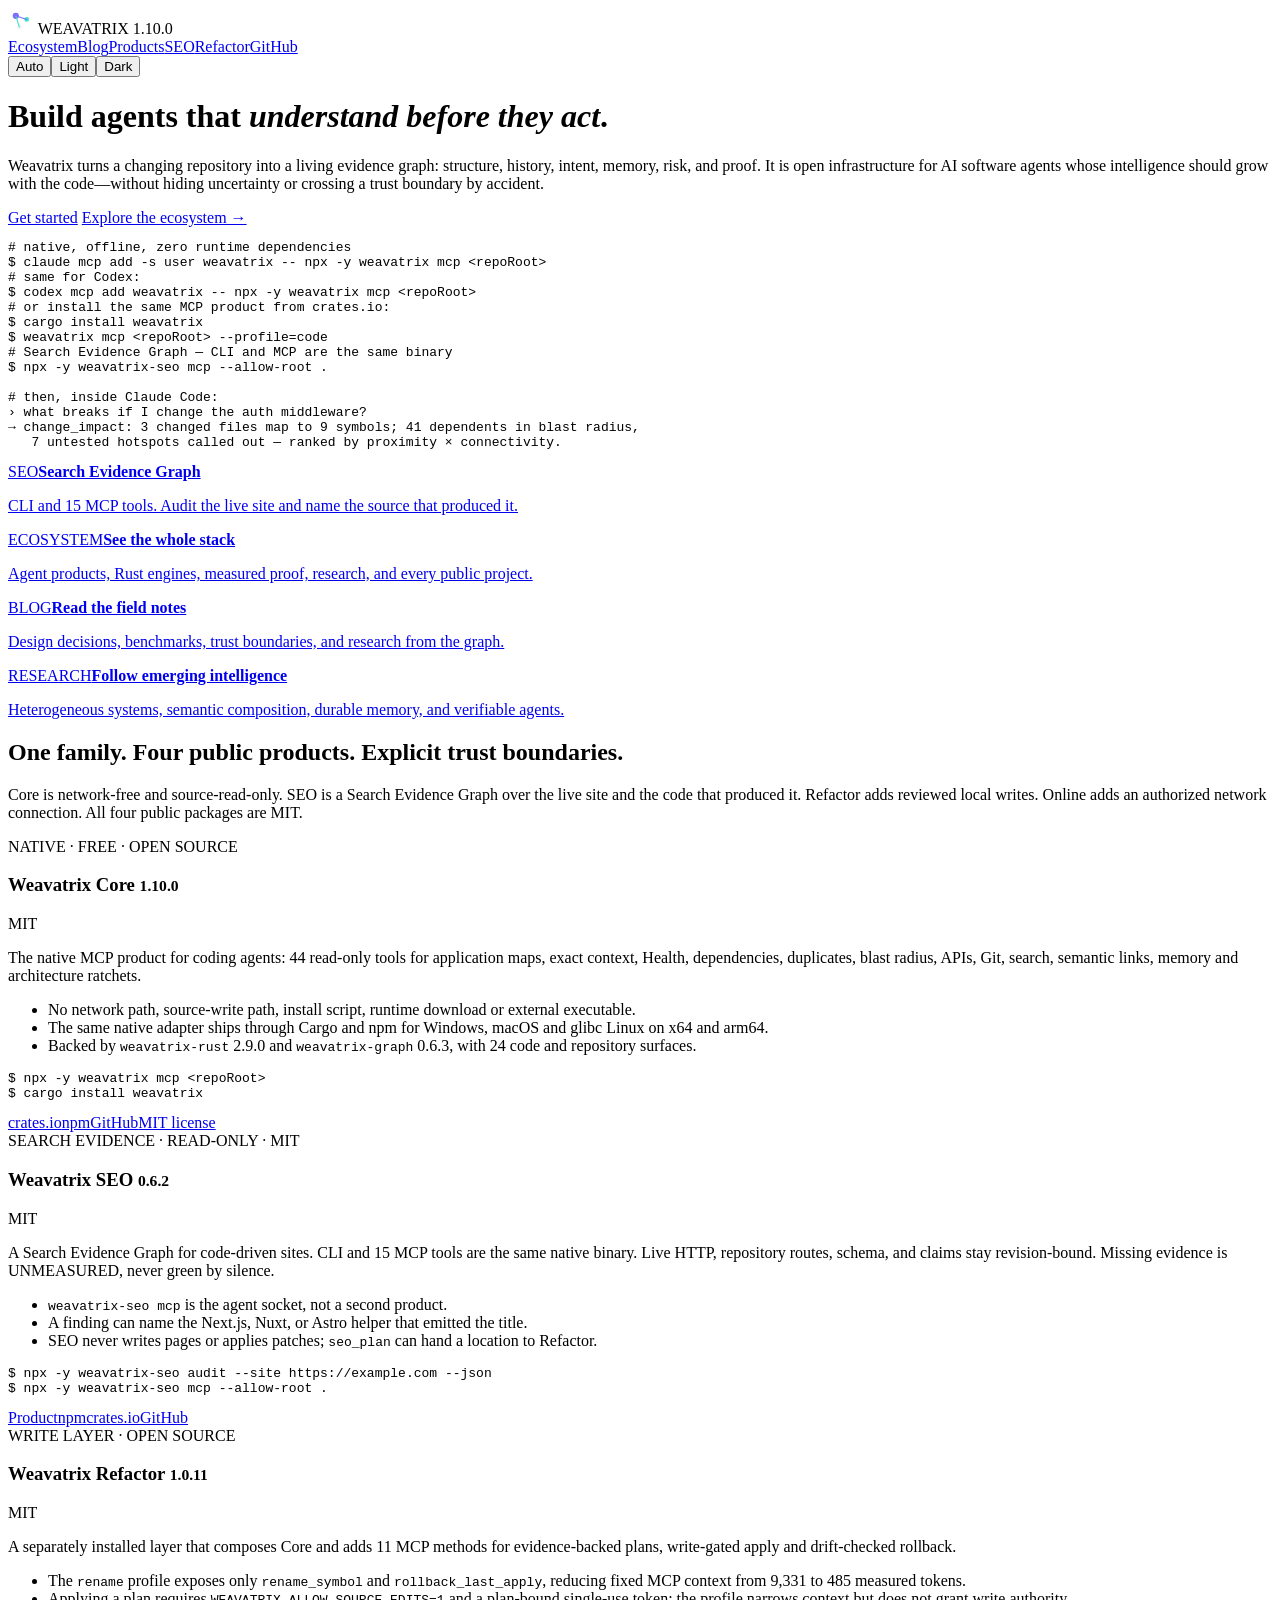
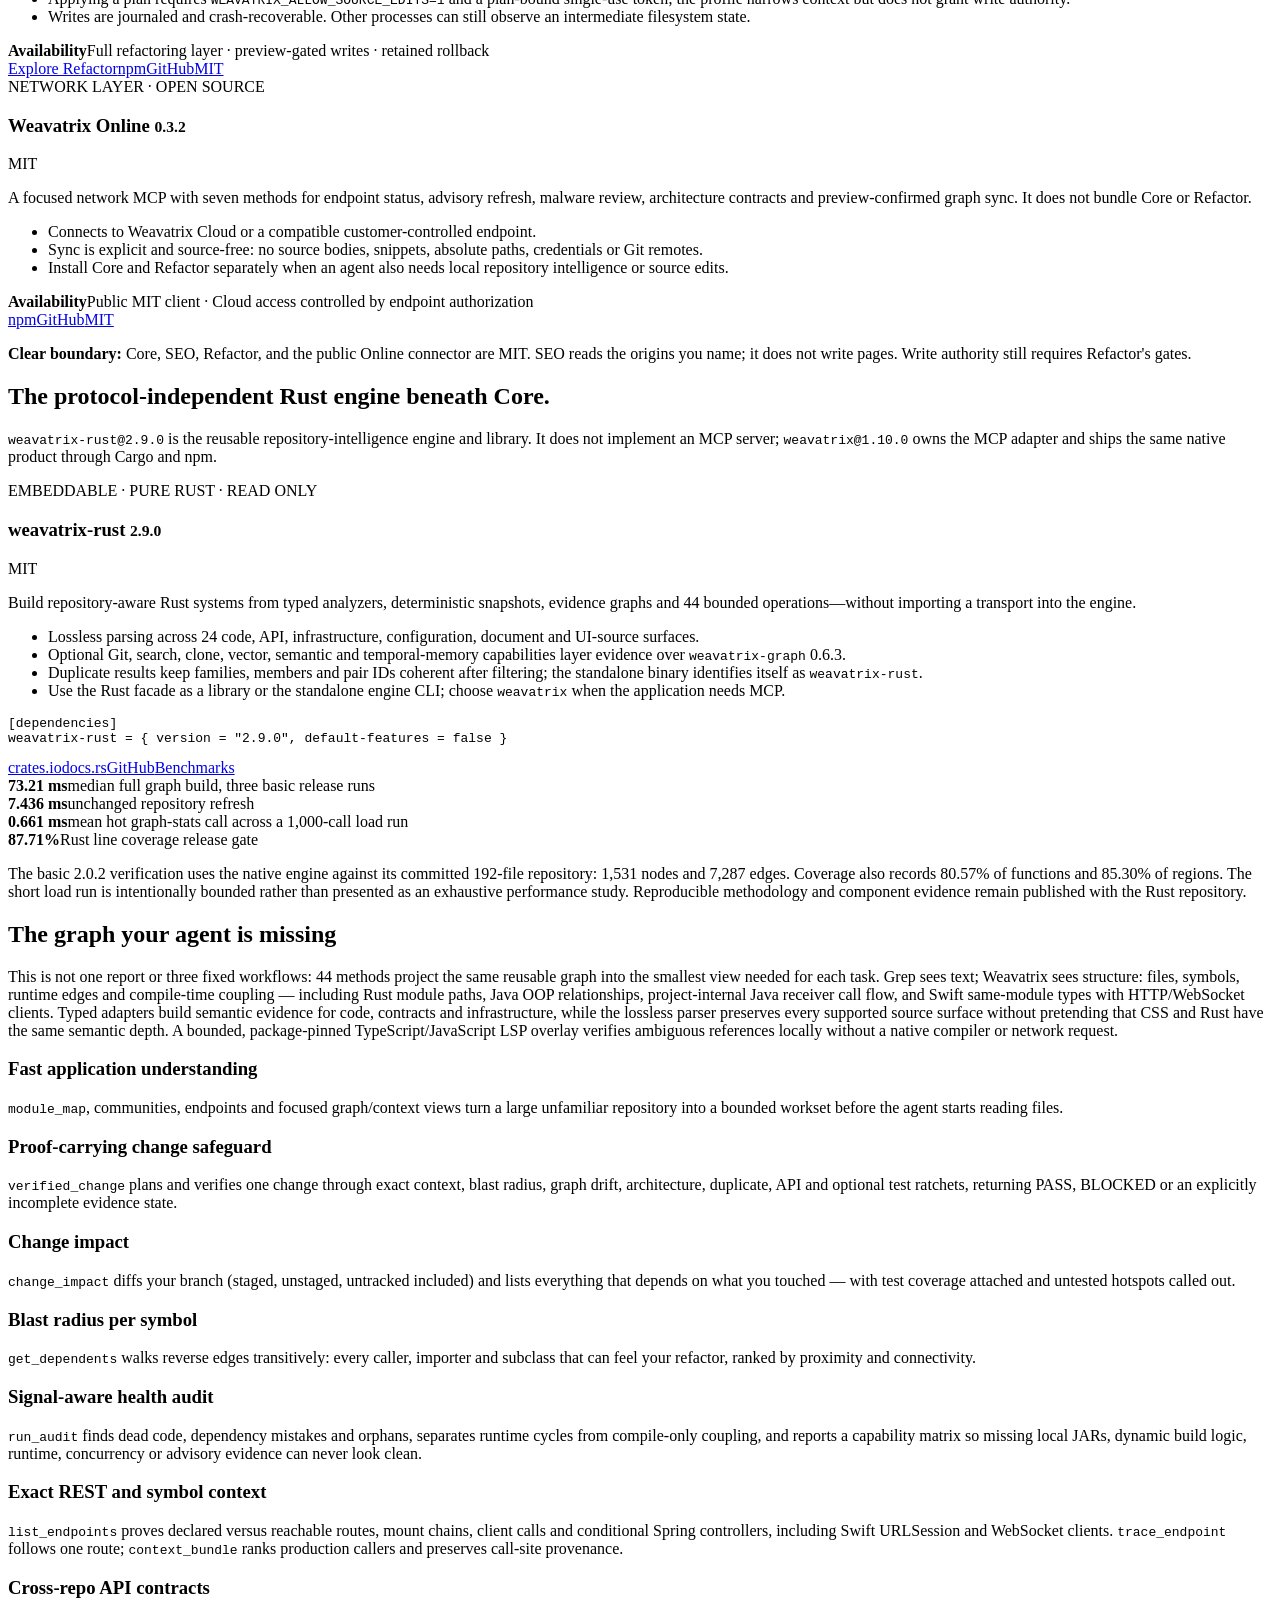
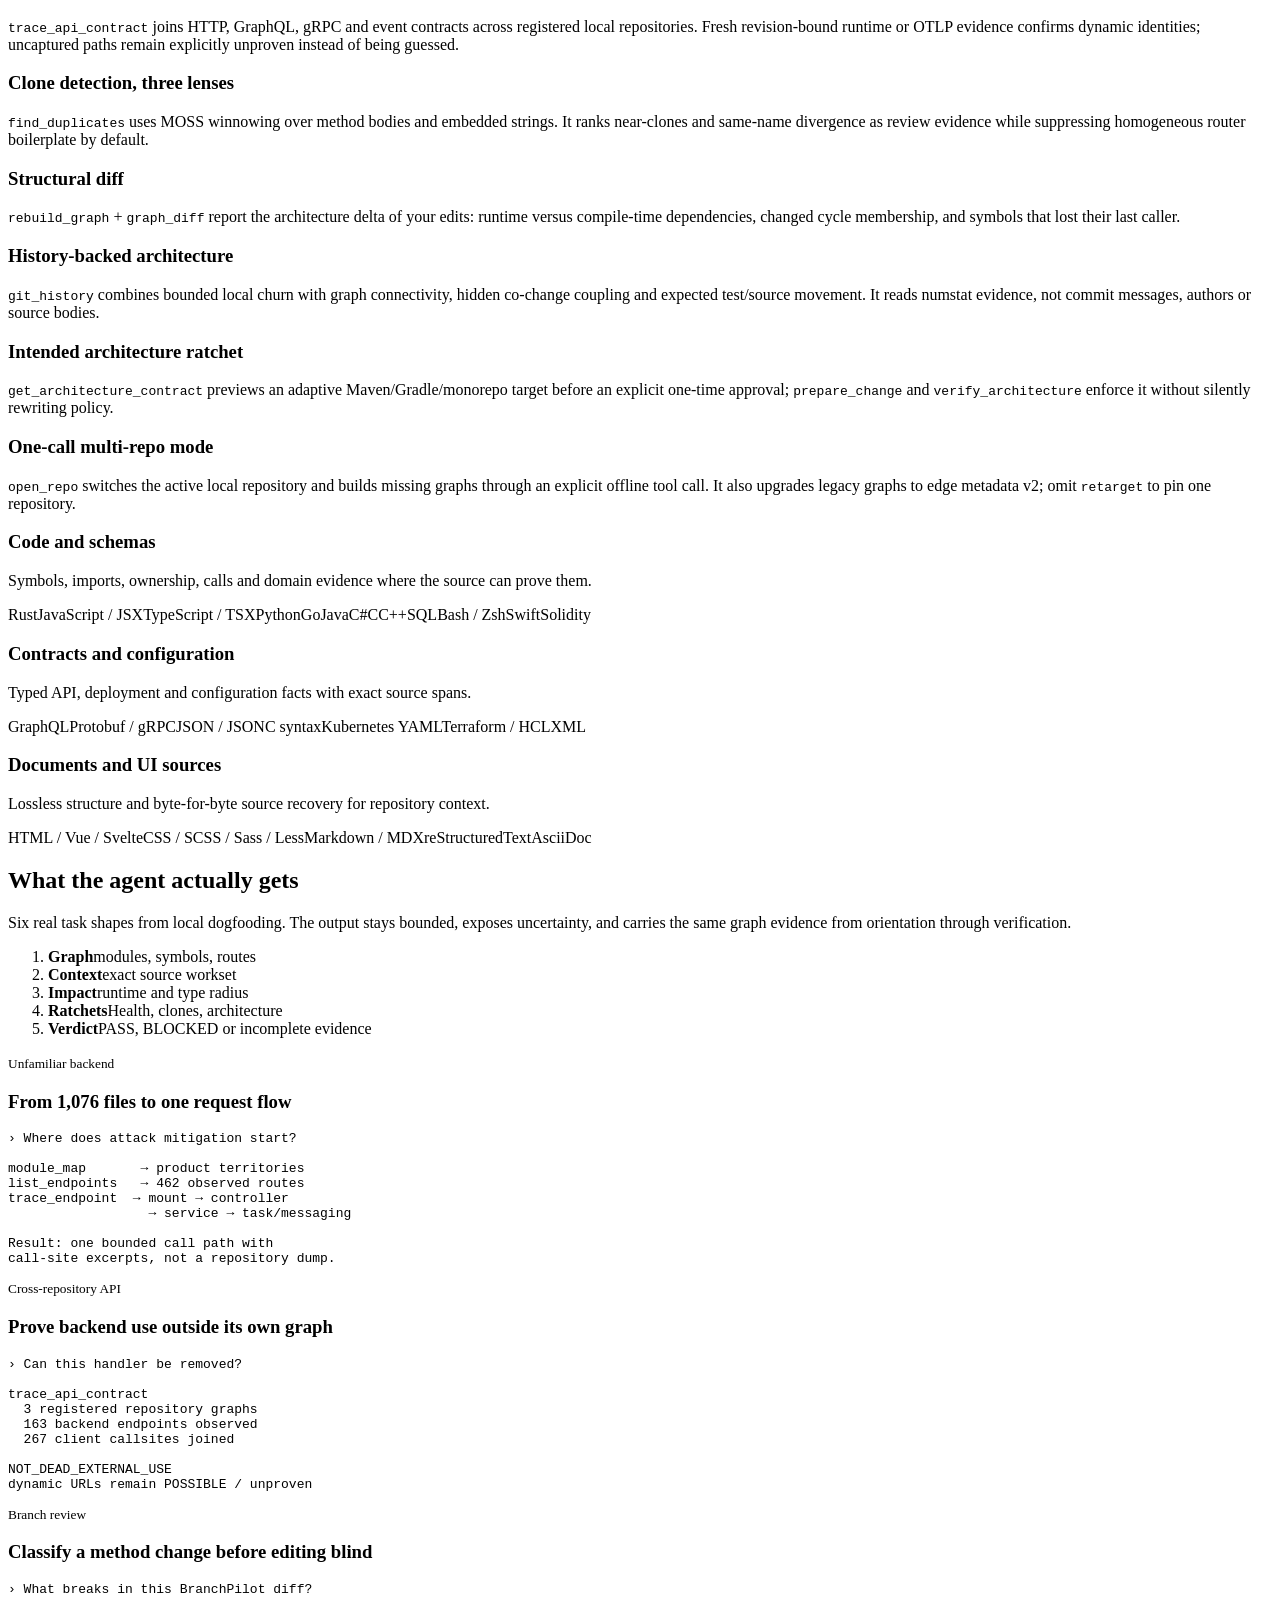
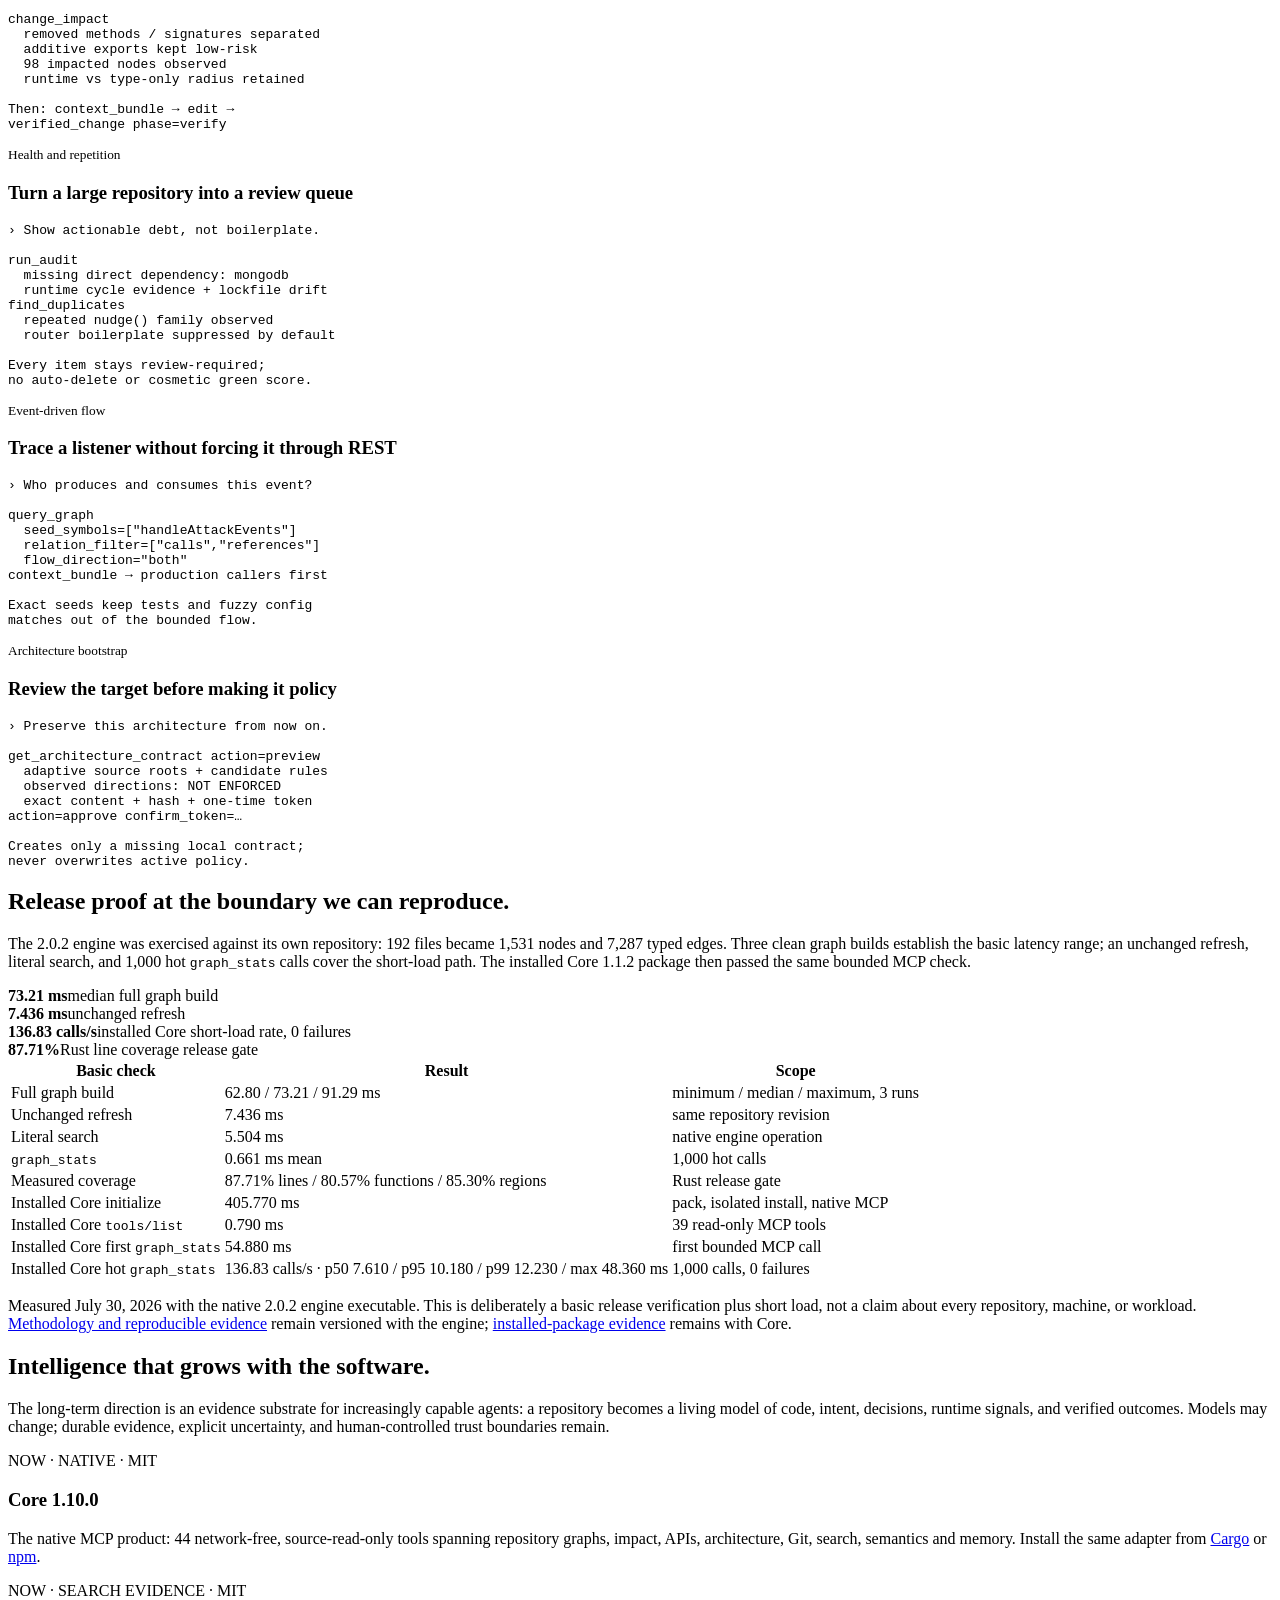
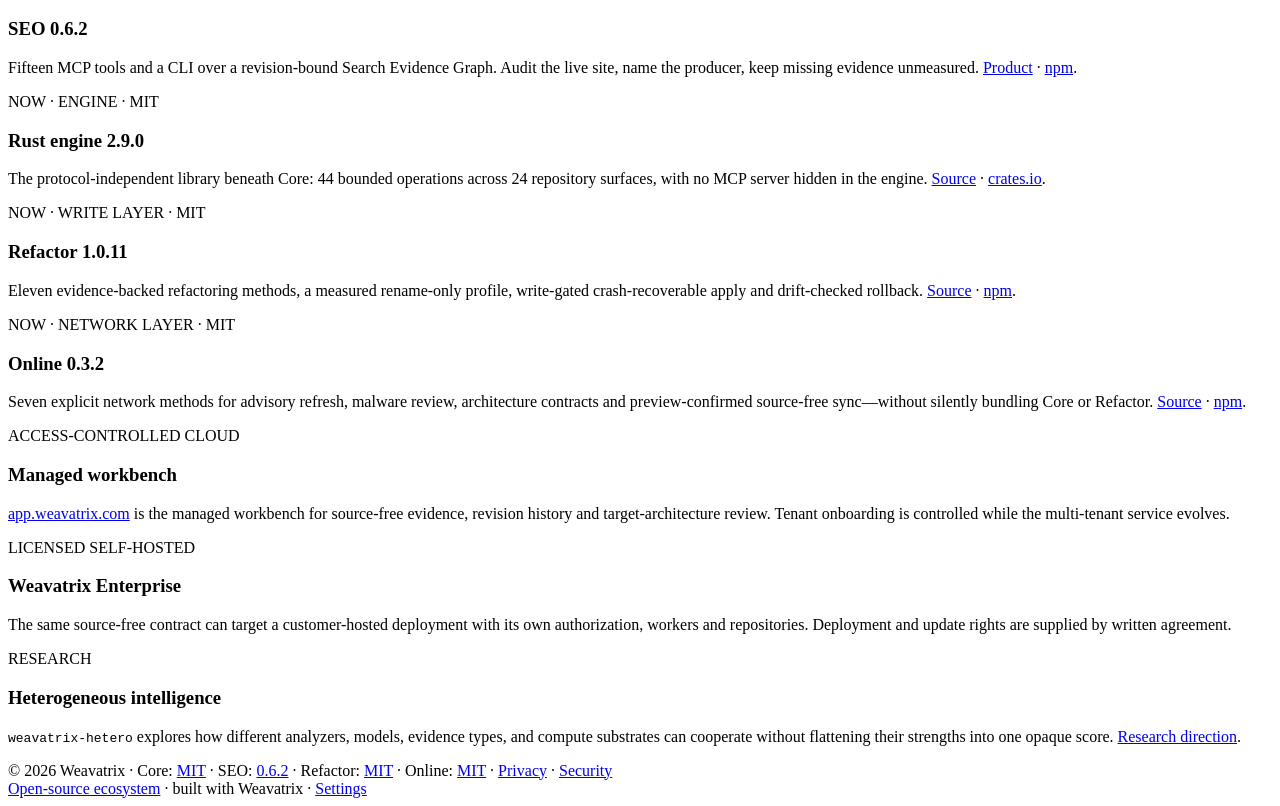
==== commit c232a80f: "site: put Weavatrix SEO on every surface and keep terminals readable in light theme" ====
--- a/site/index.html
+++ b/site/index.html
@@ -39,11 +39,12 @@
   "author": { "@type": "Organization", "name": "Weavatrix", "url": "https://github.com/Weavatrix" },
   "sameAs": [
     "https://github.com/Weavatrix/weavatrix", "https://www.npmjs.com/package/weavatrix",
-    "https://github.com/Weavatrix/weavatrix-rust", "https://crates.io/crates/weavatrix-rust"
+    "https://github.com/Weavatrix/weavatrix-rust", "https://crates.io/crates/weavatrix-rust",
+    "https://github.com/Weavatrix/weavatrix-seo", "https://www.npmjs.com/package/weavatrix-seo", "https://crates.io/crates/weavatrix-seo", "https://weavatrix.com/seo"
   ]
 }
 </script>
-<link rel="stylesheet" href="/styles.css?v=0.5.1-mobile-hero-1"><link rel="stylesheet" href="/theme.css?v=0.1.0"><script>(function(){try{var k='weavatrix-theme',c=localStorage.getItem(k);if(c!=='light'&&c!=='dark')c='auto';var m=window.matchMedia&&window.matchMedia('(prefers-color-scheme: light)').matches;var e=document.documentElement;e.setAttribute('data-theme',c);e.setAttribute('data-theme-resolved',c==='auto'?(m?'light':'dark'):c)}catch(e){}})()</script>
+<link rel="stylesheet" href="/styles.css?v=0.5.2-seo-term"><link rel="stylesheet" href="/theme.css?v=0.1.1-term"><script>(function(){try{var k='weavatrix-theme',c=localStorage.getItem(k);if(c!=='light'&&c!=='dark')c='auto';var m=window.matchMedia&&window.matchMedia('(prefers-color-scheme: light)').matches;var e=document.documentElement;e.setAttribute('data-theme',c);e.setAttribute('data-theme-resolved',c==='auto'?(m?'light':'dark'):c)}catch(e){}})()</script>
 </head>
 <body>
 <div class="wrap">
@@ -70,6 +71,7 @@
 <span class="c"># same for Codex:</span>
 <span class="g">$</span> codex mcp add weavatrix -- npx -y weavatrix mcp <span class="p">&lt;repoRoot&gt;</span>
 <span class="c"># or install the same MCP product from crates.io:</span>&#10;<span class="g">$</span> cargo install weavatrix&#10;<span class="g">$</span> weavatrix mcp <span class="p">&lt;repoRoot&gt;</span> --profile=code
+<span class="c"># Search Evidence Graph — CLI and MCP are the same binary</span>&#10;<span class="g">$</span> npx -y weavatrix-seo mcp --allow-root .
 
 <span class="c"># then, inside Claude Code:</span>
 <span class="g">›</span> what breaks if I change the auth middleware?
@@ -84,8 +86,8 @@
     <a class="portal-card" href="/ecosystem#research"><span>RESEARCH</span><strong>Follow emerging intelligence</strong><p>Heterogeneous systems, semantic composition, durable memory, and verifiable agents.</p></a>
   </section>
   <section id="products">
-    <h2>One family. Three explicit trust boundaries.</h2>
-    <p class="lead product-lead">The native Core is the network-free, source-read-only foundation. Refactor adds reviewed local writes. Online adds an explicitly authorized network connection. All three public packages are MIT.</p>
+    <h2>One family. Four public products. Explicit trust boundaries.</h2>
+    <p class="lead product-lead">Core is network-free and source-read-only. SEO is a Search Evidence Graph over the live site and the code that produced it. Refactor adds reviewed local writes. Online adds an authorized network connection. All four public packages are MIT.</p>
     <div class="product-grid">
       <article class="product-card core-product">
         <div class="product-head"><div><span class="product-kicker">NATIVE · FREE · OPEN SOURCE</span><h3>Weavatrix Core <small>1.10.0</small></h3></div><span class="license-chip mit-chip">MIT</span></div>
@@ -94,6 +96,7 @@
         <pre><span class="g">$</span> npx -y weavatrix mcp &lt;repoRoot&gt;&#10;<span class="g">$</span> cargo install weavatrix</pre>
         <div class="product-actions"><a href="https://crates.io/crates/weavatrix">crates.io</a><a href="https://www.npmjs.com/package/weavatrix">npm</a><a href="https://github.com/Weavatrix/weavatrix">GitHub</a><a href="/license">MIT license</a></div>
       </article>
+      <article class="product-card seo-product"><div class="product-head"><div><span class="product-kicker">SEARCH EVIDENCE · READ-ONLY · MIT</span><h3>Weavatrix SEO <small>0.6.2</small></h3></div><span class="license-chip mit-chip">MIT</span></div><p>A Search Evidence Graph for code-driven sites. CLI and 15 MCP tools are the same native binary. Live HTTP, repository routes, schema, and claims stay revision-bound. Missing evidence is UNMEASURED, never green by silence.</p><ul><li><code>weavatrix-seo mcp</code> is the agent socket, not a second product.</li><li>A finding can name the Next.js, Nuxt, or Astro helper that emitted the title.</li><li>SEO never writes pages or applies patches; <code>seo_plan</code> can hand a location to Refactor.</li></ul><pre><span class="g">$</span> npx -y weavatrix-seo audit --site https://example.com --json&#10;<span class="g">$</span> npx -y weavatrix-seo mcp --allow-root .</pre><div class="product-actions"><a href="/seo">Product</a><a href="https://www.npmjs.com/package/weavatrix-seo">npm</a><a href="https://crates.io/crates/weavatrix-seo">crates.io</a><a href="https://github.com/Weavatrix/weavatrix-seo">GitHub</a></div></article>
       <article class="product-card refactor-product">
         <div class="product-head"><div><span class="product-kicker">WRITE LAYER · OPEN SOURCE</span><h3>Weavatrix Refactor <small>1.0.11</small></h3></div><span class="license-chip refactor-chip">MIT</span></div>
         <p>A separately installed layer that composes Core and adds 11 MCP methods for evidence-backed plans, write-gated apply and drift-checked rollback.</p>
@@ -109,7 +112,7 @@
         <div class="product-actions"><a href="https://www.npmjs.com/package/weavatrix-online">npm</a><a href="https://github.com/Weavatrix/weavatrix-online">GitHub</a><a href="https://github.com/Weavatrix/weavatrix-online/blob/main/LICENSE.md">MIT</a></div>
       </article>
     </div>
-    <p class="license-note"><strong>Clear boundary:</strong> Core, Refactor, and the public Online connector are MIT. Their safety boundaries come from separate packages, capabilities, preview tokens, and explicit runtime configuration.</p>
+    <p class="license-note"><strong>Clear boundary:</strong> Core, SEO, Refactor, and the public Online connector are MIT. SEO reads the origins you name; it does not write pages. Write authority still requires Refactor's gates.</p>
   </section>
   <section id="rust"><h2>The protocol-independent Rust engine beneath Core.</h2><p class="lead"><code>weavatrix-rust@2.9.0</code> is the reusable repository-intelligence engine and library. It does not implement an MCP server; <code>weavatrix@1.10.0</code> owns the MCP adapter and ships the same native product through Cargo and npm.</p><div class="rust-grid"><article class="product-card rust-product"><div class="product-head"><div><span class="product-kicker">EMBEDDABLE · PURE RUST · READ ONLY</span><h3>weavatrix-rust <small>2.9.0</small></h3></div><span class="license-chip mit-chip">MIT</span></div><p>Build repository-aware Rust systems from typed analyzers, deterministic snapshots, evidence graphs and 44 bounded operations—without importing a transport into the engine.</p><ul><li>Lossless parsing across 24 code, API, infrastructure, configuration, document and UI-source surfaces.</li><li>Optional Git, search, clone, vector, semantic and temporal-memory capabilities layer evidence over <code>weavatrix-graph</code> 0.6.3.</li><li>Duplicate results keep families, members and pair IDs coherent after filtering; the standalone binary identifies itself as <code>weavatrix-rust</code>.</li><li>Use the Rust facade as a library or the standalone engine CLI; choose <code>weavatrix</code> when the application needs MCP.</li></ul><pre>[dependencies]&#10;weavatrix-rust = { version = "2.9.0", default-features = false }</pre><div class="product-actions"><a href="https://crates.io/crates/weavatrix-rust">crates.io</a><a href="https://docs.rs/weavatrix-rust">docs.rs</a><a href="https://github.com/Weavatrix/weavatrix-rust">GitHub</a><a href="https://github.com/Weavatrix/weavatrix-rust/blob/main/docs/benchmarks.md">Benchmarks</a></div></article><div class="rust-metrics" aria-label="Weavatrix Rust 2.0.2 basic release verification"><div class="metric"><strong>73.21 ms</strong><span>median full graph build, three basic release runs</span></div><div class="metric"><strong>7.436 ms</strong><span>unchanged repository refresh</span></div><div class="metric"><strong>0.661 ms</strong><span>mean hot graph-stats call across a 1,000-call load run</span></div><div class="metric"><strong>87.71%</strong><span>Rust line coverage release gate</span></div></div></div><p class="method-note">The basic 2.0.2 verification uses the native engine against its committed 192-file repository: 1,531 nodes and 7,287 edges. Coverage also records 80.57% of functions and 85.30% of regions. The short load run is intentionally bounded rather than presented as an exhaustive performance study. Reproducible methodology and component evidence remain published with the Rust repository.</p></section>
   <section id="features">
@@ -265,11 +268,7 @@
         </tbody>
       </table>
     </div>
-    <p class="method-note">Measured July 30, 2026 with the native 2.0.2 engine
-      executable. This is deliberately a basic release verification plus short
-      load, not a claim about every repository, machine, or workload.
-      <a href="https://github.com/Weavatrix/weavatrix-rust/blob/main/docs/benchmarks.md">Methodology and reproducible evidence</a>
-      remain versioned with the engine; <a href="https://github.com/Weavatrix/weavatrix/blob/main/docs/benchmarks.md">installed-package evidence</a> remains with Core.</p>
+    <p class="method-note">Measured July 30, 2026 with the native 2.0.2 engine executable. This is deliberately a basic release verification plus short load, not a claim about every repository, machine, or workload. <a href="https://github.com/Weavatrix/weavatrix-rust/blob/main/docs/benchmarks.md">Methodology and reproducible evidence</a> remain versioned with the engine; <a href="https://github.com/Weavatrix/weavatrix/blob/main/docs/benchmarks.md">installed-package evidence</a> remains with Core.</p>
   </section>
 
   <section id="roadmap">
@@ -277,6 +276,7 @@
     <p class="lead">The long-term direction is an evidence substrate for increasingly capable agents: a repository becomes a living model of code, intent, decisions, runtime signals, and verified outcomes. Models may change; durable evidence, explicit uncertainty, and human-controlled trust boundaries remain.</p>
     <div class="road">
       <div class="step now"><span class="tag">NOW · NATIVE · MIT</span><h3>Core 1.10.0</h3><p>The native MCP product: 44 network-free, source-read-only tools spanning repository graphs, impact, APIs, architecture, Git, search, semantics and memory. Install the same adapter from <a href="https://crates.io/crates/weavatrix">Cargo</a> or <a href="https://www.npmjs.com/package/weavatrix">npm</a>.</p></div>
+      <div class="step now"><span class="tag">NOW · SEARCH EVIDENCE · MIT</span><h3>SEO 0.6.2</h3><p>Fifteen MCP tools and a CLI over a revision-bound Search Evidence Graph. Audit the live site, name the producer, keep missing evidence unmeasured. <a href="/seo">Product</a> · <a href="https://www.npmjs.com/package/weavatrix-seo">npm</a>.</p></div>
       <div class="step now"><span class="tag">NOW · ENGINE · MIT</span><h3>Rust engine 2.9.0</h3><p>The protocol-independent library beneath Core: 44 bounded operations across 24 repository surfaces, with no MCP server hidden in the engine. <a href="https://github.com/Weavatrix/weavatrix-rust">Source</a> · <a href="https://crates.io/crates/weavatrix-rust">crates.io</a>.</p></div>
       <div class="step now"><span class="tag">NOW · WRITE LAYER · MIT</span><h3>Refactor 1.0.11</h3><p>Eleven evidence-backed refactoring methods, a measured rename-only profile, write-gated crash-recoverable apply and drift-checked rollback. <a href="https://github.com/Weavatrix/weavatrix-refactor">Source</a> · <a href="https://www.npmjs.com/package/weavatrix-refactor">npm</a>.</p></div>
       <div class="step now"><span class="tag">NOW · NETWORK LAYER · MIT</span><h3>Online 0.3.2</h3><p>Seven explicit network methods for advisory refresh, malware review, architecture contracts and preview-confirmed source-free sync—without silently bundling Core or Refactor. <a href="https://github.com/Weavatrix/weavatrix-online">Source</a> · <a href="https://www.npmjs.com/package/weavatrix-online">npm</a>.</p></div>
@@ -286,10 +286,7 @@
     </div>
   </section>
 
-  <footer>
-    <div>© 2026 Weavatrix · Core: <a href="/license">MIT</a> · Refactor: <a href="https://github.com/Weavatrix/weavatrix-refactor/blob/main/LICENSE">MIT</a> · Online: <a href="https://github.com/Weavatrix/weavatrix-online/blob/main/LICENSE.md">MIT</a> · <a href="/privacy">Privacy</a> · <a href="/security">Security</a></div>
-    <div><a href="/ecosystem">Open-source ecosystem</a> · built with Weavatrix &middot; <a href="/settings">Settings</a></div>
-  </footer>
+  <footer><div>© 2026 Weavatrix · Core: <a href="/license">MIT</a> · SEO: <a href="/seo">0.6.2</a> · Refactor: <a href="https://github.com/Weavatrix/weavatrix-refactor/blob/main/LICENSE">MIT</a> · Online: <a href="https://github.com/Weavatrix/weavatrix-online/blob/main/LICENSE.md">MIT</a> · <a href="/privacy">Privacy</a> · <a href="/security">Security</a></div><div><a href="/ecosystem">Open-source ecosystem</a> · built with Weavatrix &middot; <a href="/settings">Settings</a></div></footer>
 </div>
 
 <script src="/hero-field.js?v=0.3.9-hero-field-1"></script>
